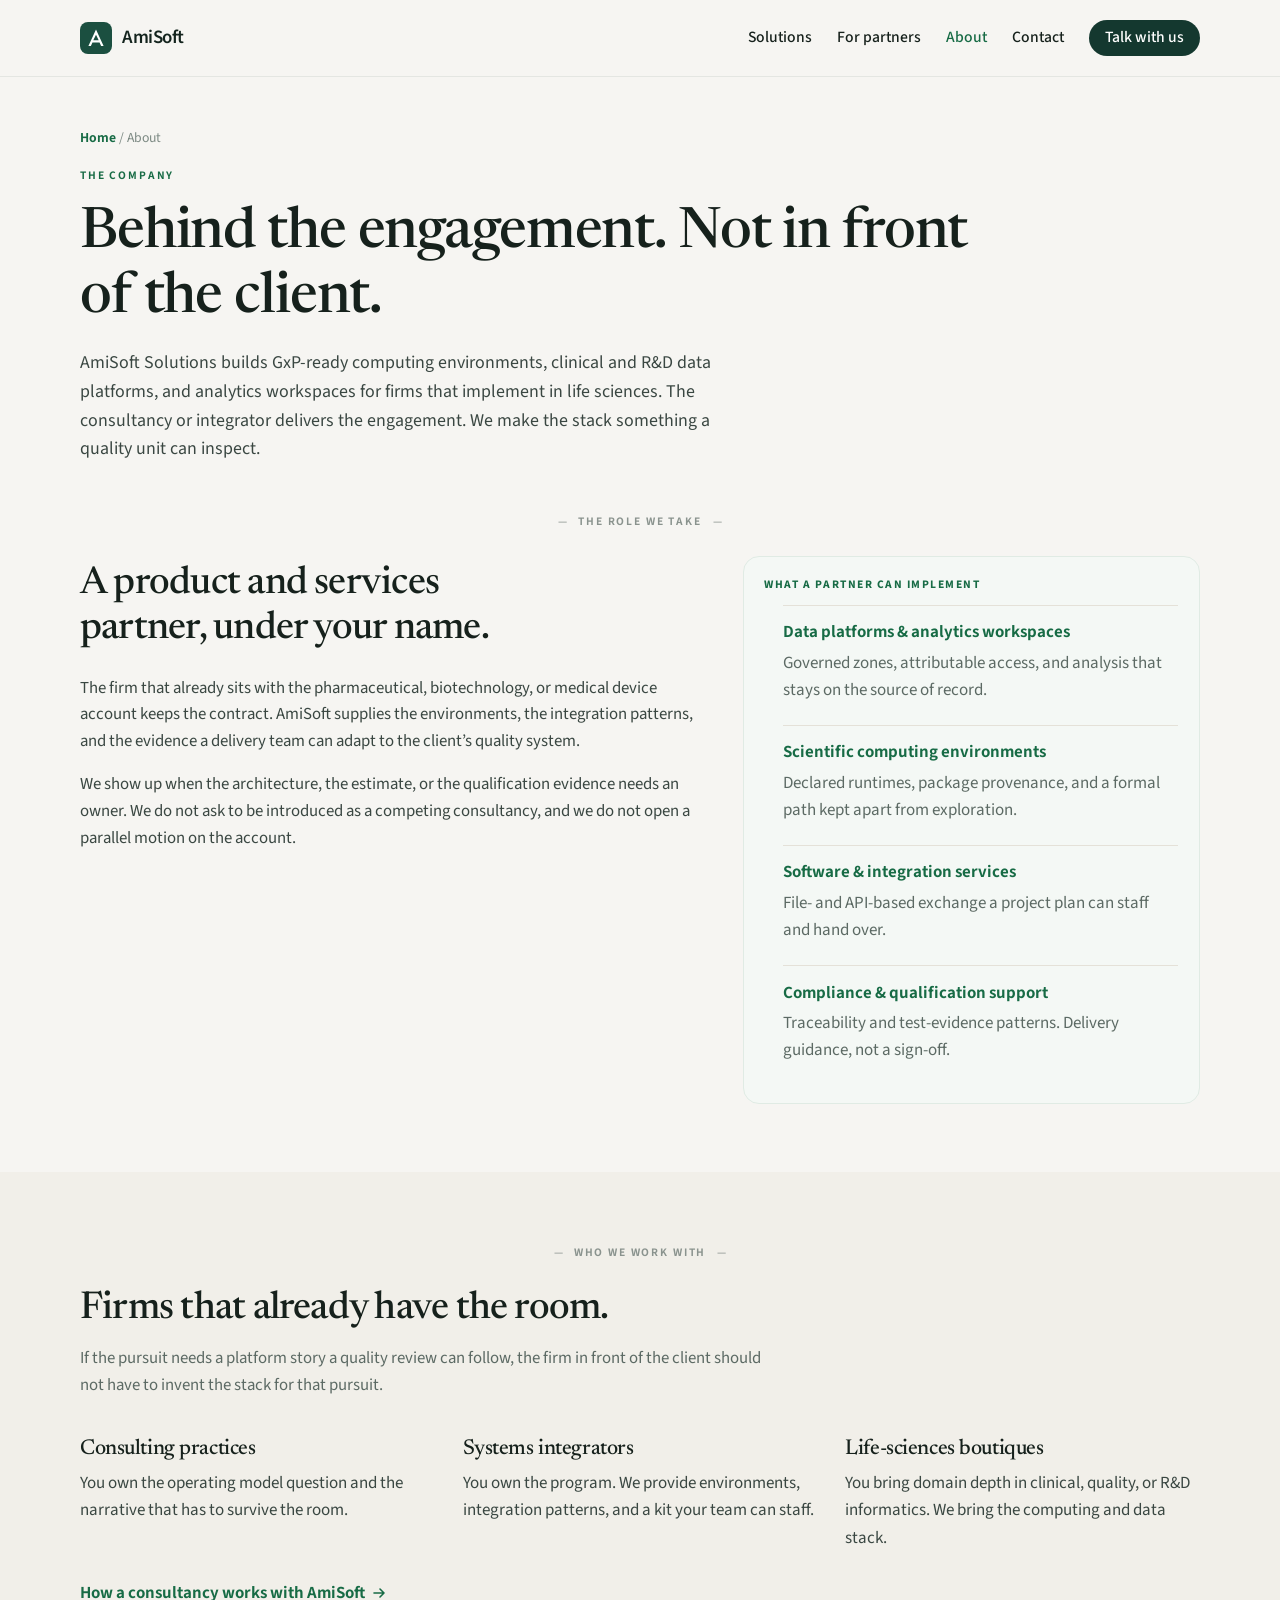
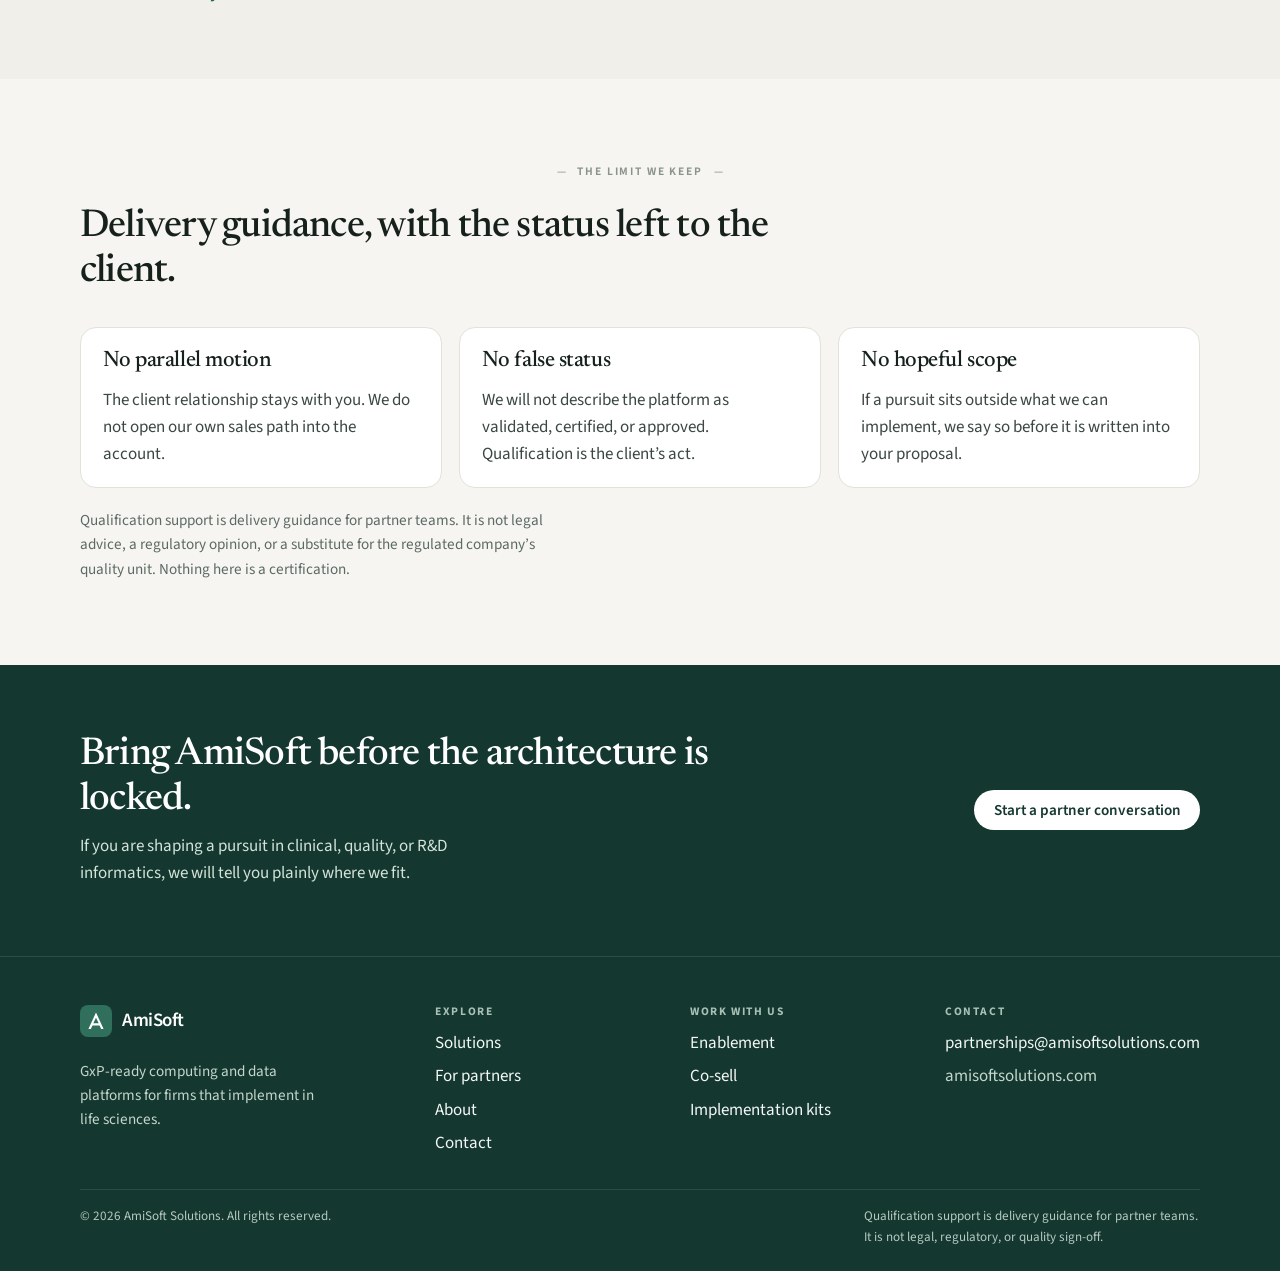
==== about.html @ b47f7997 "Add the AmiSoft Solutions partner marketing site. Publish the static pages from the repository root," ====
<!DOCTYPE html>
<html lang="en">
<head>
  <meta charset="UTF-8" />
  <meta name="viewport" content="width=device-width, initial-scale=1" />
  <title>About — AmiSoft Solutions</title>
  <meta name="description" content="AmiSoft Solutions is the product and services partner behind consulting and systems-integration firms. The firm stays in front of the pharma client." />
  <link rel="icon" href="favicon.svg" type="image/svg+xml" />
  <link rel="preconnect" href="https://fonts.googleapis.com" />
  <link rel="preconnect" href="https://fonts.gstatic.com" crossorigin />
  <link href="https://fonts.googleapis.com/css2?family=Newsreader:ital,opsz,wght@0,6..72,400;0,6..72,500;0,6..72,600&family=Source+Sans+3:ital,wght@0,400;0,500;0,600;0,700&display=swap" rel="stylesheet" />
  <link rel="stylesheet" href="css/site.css" />
</head>
<body>
  <a class="skip" href="#content">Skip to content</a>
  <header class="site-header">
    <div class="container header-inner">
      <a class="brand" href="index.html">
        <svg class="brand-mark" viewBox="0 0 32 32" aria-hidden="true">
          <rect width="32" height="32" rx="8" fill="#1B4F40"/>
          <path fill="#fff" d="M16 7.6 23.6 24h-2.5l-1.55-3.5h-7.1L10.9 24H8.4L16 7.6Zm-2.7 10.7h5.4L16 12.7l-2.7 5.6Z"/>
        </svg>
        <span class="brand-name">AmiSoft</span>
      </a>
      <button class="nav-toggle" type="button" aria-expanded="false" aria-controls="site-nav">
        <span class="sr-only">Menu</span>
        <svg viewBox="0 0 20 20" fill="none" stroke="currentColor" stroke-width="1.7" stroke-linecap="round" aria-hidden="true">
          <path d="M3.5 5.5h13M3.5 10h13M3.5 14.5h13"/>
        </svg>
      </button>
      <nav id="site-nav" class="site-nav" aria-label="Primary">
        <a href="solutions.html">Solutions</a>
        <a href="partners.html">For partners</a>
        <a href="about.html" aria-current="page">About</a>
        <a href="contact.html">Contact</a>
        <a class="btn btn-primary btn-sm" href="contact.html">Talk with us</a>
      </nav>
    </div>
  </header>

  <main id="content">
    <section class="page-hero">
      <div class="container">
        <p class="crumb"><a href="index.html">Home</a> / About</p>
        <p class="eyebrow">The company</p>
        <h1>Behind the engagement. Not in front of the client.</h1>
        <p class="lead">AmiSoft Solutions builds GxP-ready computing environments, clinical and R&amp;D data platforms, and analytics workspaces for firms that implement in life sciences. The consultancy or integrator delivers the engagement. We make the stack something a quality unit can inspect.</p>
      </div>
    </section>

    <section class="offering" id="role" style="border-top: 0; padding-top: 0.5rem;">
      <div class="container">
        <p class="section-label"><span>The role we take</span></p>
        <div class="split">
          <div class="prose">
            <h2>A product and services partner, under your name.</h2>
            <p style="margin-top: 1rem;">The firm that already sits with the pharmaceutical, biotechnology, or medical device account keeps the contract. AmiSoft supplies the environments, the integration patterns, and the evidence a delivery team can adapt to the client’s quality system.</p>
            <p>We show up when the architecture, the estimate, or the qualification evidence needs an owner. We do not ask to be introduced as a competing consultancy, and we do not open a parallel motion on the account.</p>
          </div>
          <aside class="takeaway">
            <h3>What a partner can implement</h3>
            <ul class="plain-list">
              <li>
                <a href="solutions.html#data-platforms">Data platforms &amp; analytics workspaces</a>
                <span>Governed zones, attributable access, and analysis that stays on the source of record.</span>
              </li>
              <li>
                <a href="solutions.html#computing">Scientific computing environments</a>
                <span>Declared runtimes, package provenance, and a formal path kept apart from exploration.</span>
              </li>
              <li>
                <a href="solutions.html#integration">Software &amp; integration services</a>
                <span>File- and API-based exchange a project plan can staff and hand over.</span>
              </li>
              <li>
                <a href="solutions.html#qualification">Compliance &amp; qualification support</a>
                <span>Traceability and test-evidence patterns. Delivery guidance, not a sign-off.</span>
              </li>
            </ul>
          </aside>
        </div>
      </div>
    </section>

    <section class="band" id="who">
      <div class="section">
        <div class="container">
          <p class="section-label"><span>Who we work with</span></p>
          <div class="section-intro">
            <h2>Firms that already have the room.</h2>
            <p>If the pursuit needs a platform story a quality review can follow, the firm in front of the client should not have to invent the stack for that pursuit.</p>
          </div>
          <div class="trio">
            <article>
              <h3>Consulting practices</h3>
              <p>You own the operating model question and the narrative that has to survive the room.</p>
            </article>
            <article>
              <h3>Systems integrators</h3>
              <p>You own the program. We provide environments, integration patterns, and a kit your team can staff.</p>
            </article>
            <article>
              <h3>Life-sciences boutiques</h3>
              <p>You bring domain depth in clinical, quality, or R&amp;D informatics. We bring the computing and data stack.</p>
            </article>
          </div>
          <a class="text-link" href="partners.html">How a consultancy works with AmiSoft <svg viewBox="0 0 16 16" aria-hidden="true" fill="none" stroke="currentColor" stroke-width="1.6" stroke-linecap="round" stroke-linejoin="round"><path d="M3 8h10M9 4l4 4-4 4"/></svg></a>
        </div>
      </div>
    </section>

    <section class="section" id="limit">
      <div class="container">
        <p class="section-label"><span>The limit we keep</span></p>
        <div class="section-intro">
          <h2>Delivery guidance, with the status left to the client.</h2>
        </div>
        <div class="commit-grid">
          <article class="commit-card">
            <h3>No parallel motion</h3>
            <p>The client relationship stays with you. We do not open our own sales path into the account.</p>
          </article>
          <article class="commit-card">
            <h3>No false status</h3>
            <p>We will not describe the platform as validated, certified, or approved. Qualification is the client’s act.</p>
          </article>
          <article class="commit-card">
            <h3>No hopeful scope</h3>
            <p>If a pursuit sits outside what we can implement, we say so before it is written into your proposal.</p>
          </article>
        </div>
        <p class="limit-note">Qualification support is delivery guidance for partner teams. It is not legal advice, a regulatory opinion, or a substitute for the regulated company’s quality unit. Nothing here is a certification.</p>
      </div>
    </section>

    <section class="cta-band" aria-labelledby="cta-heading">
      <div class="container cta-inner">
        <div class="cta-copy">
          <h2 id="cta-heading">Bring AmiSoft before the architecture is locked.</h2>
          <p>If you are shaping a pursuit in clinical, quality, or R&amp;D informatics, we will tell you plainly where we fit.</p>
        </div>
        <a class="btn btn-light" href="contact.html">Start a partner conversation</a>
      </div>
    </section>
  </main>

  <footer class="site-footer">
    <div class="container footer-grid">
      <div class="footer-brand">
        <a class="brand" href="index.html">
          <svg class="brand-mark" viewBox="0 0 32 32" aria-hidden="true">
            <rect width="32" height="32" rx="8" fill="#1B4F40"/>
            <path fill="#fff" d="M16 7.6 23.6 24h-2.5l-1.55-3.5h-7.1L10.9 24H8.4L16 7.6Zm-2.7 10.7h5.4L16 12.7l-2.7 5.6Z"/>
          </svg>
          <span class="brand-name">AmiSoft</span>
        </a>
        <p>GxP-ready computing and data platforms for firms that implement in life sciences.</p>
      </div>
      <div>
        <h2>Explore</h2>
        <ul>
          <li><a href="solutions.html">Solutions</a></li>
          <li><a href="partners.html">For partners</a></li>
          <li><a href="about.html">About</a></li>
          <li><a href="contact.html">Contact</a></li>
        </ul>
      </div>
      <div>
        <h2>Work with us</h2>
        <ul>
          <li><a href="partners.html#enablement">Enablement</a></li>
          <li><a href="partners.html#cosell">Co-sell</a></li>
          <li><a href="partners.html#kits">Implementation kits</a></li>
        </ul>
      </div>
      <div class="footer-contact">
        <h2>Contact</h2>
        <a href="mailto:partnerships@amisoftsolutions.com">partnerships@amisoftsolutions.com</a>
        <span>amisoftsolutions.com</span>
      </div>
    </div>
    <div class="container footer-base">
      <p>© 2026 AmiSoft Solutions. All rights reserved.</p>
      <p>Qualification support is delivery guidance for partner teams. It is not legal, regulatory, or quality sign-off.</p>
    </div>
  </footer>
  <script src="js/site.js"></script>
</body>
</html>
---- css/site.css ----
/* AmiSoft Solutions — partner marketing site */
:root {
  --bg: #f6f5f2;
  --bg-band: #f1efe9;
  --paper: #ffffff;
  --ink: #16211c;
  --ink-soft: #3a4742;
  --muted: #5c6a64;
  --faint: #7d8a84;
  --line: #e4e1d8;
  --line-strong: #d2cfc4;
  --sage: #e7f2eb;
  --sage-2: #dceadf;
  --forest: #14382f;
  --forest-2: #1c4c3f;
  --green: #176b45;
  --green-deep: #0f5234;
  --mark: #1b4f40;
  --danger: #8d2f2f;
  --sans: "Source Sans 3", "Segoe UI", Helvetica, Arial, sans-serif;
  --serif: "Newsreader", "Iowan Old Style", Palatino, Georgia, serif;
  --header: 76px;
  --shadow: 0 1px 0 rgba(20, 56, 47, 0.04);
}

*,
*::before,
*::after { box-sizing: border-box; }

html { scroll-behavior: smooth; }

body {
  margin: 0;
  background: var(--bg);
  color: var(--ink);
  font-family: var(--sans);
  font-size: 1.0625rem;
  line-height: 1.6;
  text-rendering: optimizeLegibility;
}

img, svg { display: block; max-width: 100%; }

h1, h2, h3, p { margin: 0; }

h1, h2, h3 {
  font-family: var(--serif);
  font-weight: 500;
  letter-spacing: -0.02em;
  line-height: 1.16;
  color: var(--ink);
}

h1 { font-size: clamp(2.55rem, 4.6vw, 3.55rem); }
h2 { font-size: clamp(1.85rem, 3vw, 2.5rem); }
h3 { font-size: 1.35rem; }

a { color: var(--green); }

:focus-visible {
  outline: 2px solid var(--forest);
  outline-offset: 3px;
}

.skip {
  position: absolute;
  left: 1rem;
  top: -3rem;
  background: #fff;
  color: var(--ink);
  padding: 0.45rem 0.7rem;
  border-radius: 8px;
  z-index: 80;
}

.skip:focus { top: 0.6rem; }

.sr-only {
  position: absolute;
  width: 1px;
  height: 1px;
  padding: 0;
  margin: -1px;
  overflow: hidden;
  clip: rect(0, 0, 0, 0);
  white-space: nowrap;
  border: 0;
}

.container {
  width: min(1120px, calc(100% - 48px));
  margin-inline: auto;
}

/* Header */
.site-header {
  position: sticky;
  top: 0;
  z-index: 40;
  background: rgba(246, 245, 242, 0.94);
  backdrop-filter: blur(14px);
  border-bottom: 1px solid rgba(20, 56, 47, 0.08);
}

.header-inner {
  display: flex;
  align-items: center;
  justify-content: space-between;
  min-height: var(--header);
  gap: 1rem;
}

.brand {
  display: inline-flex;
  align-items: center;
  gap: 0.65rem;
  color: inherit;
  text-decoration: none;
}

.brand-mark { width: 32px; height: 32px; flex: none; }

.brand-name {
  font-family: var(--sans);
  font-weight: 600;
  font-size: 1.18rem;
  letter-spacing: -0.03em;
  color: #14241e;
}

.site-nav {
  display: flex;
  align-items: center;
  gap: 1.55rem;
}

.site-nav a {
  color: var(--ink);
  text-decoration: none;
  font-weight: 500;
  font-size: 0.98rem;
}

.site-nav a:hover,
.site-nav a[aria-current="page"] { color: var(--green); }

.site-nav a.btn { color: #fff; }
.site-nav a.btn:hover { color: #fff; }

.nav-toggle {
  display: none;
  align-items: center;
  justify-content: center;
  width: 42px;
  height: 42px;
  border-radius: 10px;
  border: 1px solid var(--line-strong);
  background: #fff;
  color: var(--ink);
  cursor: pointer;
}

.nav-toggle svg { width: 20px; height: 20px; }

/* Buttons */
.btn {
  display: inline-flex;
  align-items: center;
  justify-content: center;
  gap: 0.4rem;
  border-radius: 999px;
  padding: 0.72rem 1.15rem;
  border: 1px solid transparent;
  background: transparent;
  color: var(--ink);
  font: 600 0.95rem/1 var(--sans);
  text-decoration: none;
  cursor: pointer;
  white-space: nowrap;
  transition: background 0.15s ease, border-color 0.15s ease, color 0.15s ease;
}

.btn-primary { background: var(--forest); color: #fff; }
.btn-primary:hover { background: var(--forest-2); }

.btn-ghost {
  background: transparent;
  color: var(--ink);
  border-color: #cfcabc;
}

.btn-ghost:hover {
  border-color: var(--forest);
  color: var(--forest);
}

.btn-light { background: #fff; color: var(--forest); }
.btn-light:hover { background: var(--sage); }

.btn-sm { padding: 0.55rem 0.95rem; font-size: 0.9rem; }

/* Hero */
.hero { padding: 4.25rem 0 1.5rem; }

.hero-grid {
  display: grid;
  grid-template-columns: minmax(0, 1.15fr) minmax(280px, 0.82fr);
  gap: 3.5rem;
  align-items: center;
}

.eyebrow {
  margin: 0 0 0.95rem;
  font-size: 0.72rem;
  font-weight: 650;
  letter-spacing: 0.16em;
  text-transform: uppercase;
  color: var(--green);
}

.hero h1 { max-width: 11.2em; }

.lead {
  margin-top: 1.05rem;
  max-width: 40rem;
  color: var(--ink-soft);
  font-size: 1.12rem;
  line-height: 1.6;
}

.hero-actions {
  display: flex;
  flex-wrap: wrap;
  gap: 0.75rem;
  margin: 1.55rem 0 1rem;
}

.fine {
  max-width: 46ch;
  color: var(--muted);
  font-size: 0.92rem;
  line-height: 1.5;
}

.shape-card {
  background: #fbfcfa;
  border: 1px solid var(--line);
  border-radius: 18px;
  padding: 1.35rem 1.25rem 0.7rem;
  box-shadow: var(--shadow);
}

.shape-kicker {
  font-size: 0.68rem;
  font-weight: 650;
  letter-spacing: 0.16em;
  text-transform: uppercase;
  color: var(--faint);
}

.shape-sub {
  margin-top: 0.35rem;
  font-size: 0.68rem;
  font-weight: 700;
  letter-spacing: 0.14em;
  text-transform: uppercase;
  color: var(--green);
}

.planes {
  list-style: none;
  margin: 0.85rem 0 0;
  padding: 0;
}

.planes li {
  padding: 0.8rem 0.9rem;
  border-radius: 12px;
}

.planes li.is-focus { background: var(--sage); }

.planes strong {
  display: block;
  font-family: var(--sans);
  font-size: 1rem;
  font-weight: 650;
  letter-spacing: 0;
  color: var(--ink);
}

.planes span {
  display: block;
  margin-top: 0.12rem;
  color: var(--muted);
  font-size: 0.92rem;
}

.traits {
  display: grid;
  grid-template-columns: repeat(4, 1fr);
  gap: 1.75rem;
  margin-top: 3.25rem;
  padding-top: 1.75rem;
  border-top: 1px solid var(--line);
  list-style: none;
  padding-left: 0;
}

.traits li { min-width: 0; }

.trait-icon {
  width: 26px;
  height: 26px;
  color: var(--green);
}

.traits h2 {
  font-family: var(--sans);
  font-size: 1.02rem;
  font-weight: 650;
  letter-spacing: -0.01em;
  margin: 0.7rem 0 0.3rem;
}

.traits p {
  color: var(--muted);
  font-size: 0.95rem;
  line-height: 1.5;
}

/* Sections */
.section { padding: 5.25rem 0; }

.section-label {
  display: flex;
  justify-content: center;
  align-items: center;
  gap: 0.7rem;
  margin: 0 0 1.5rem;
  color: #8a938e;
  font-size: 0.72rem;
  font-weight: 650;
}

.section-label span {
  letter-spacing: 0.16em;
  text-transform: uppercase;
}

.section-label::before,
.section-label::after {
  content: "—";
  font-weight: 500;
}

.section-intro { max-width: 44rem; }

.section-intro p,
.subhead {
  margin-top: 0.85rem;
  max-width: 46rem;
  color: var(--muted);
  font-size: 1.05rem;
}

.offer-grid {
  display: grid;
  grid-template-columns: 1fr 1fr;
  gap: 1.1rem;
  margin-top: 2.1rem;
}

.offer-card {
  display: flex;
  flex-direction: column;
  background: var(--paper);
  border: 1px solid var(--line);
  border-radius: 16px;
  padding: 1.2rem 1.35rem 1.3rem;
  min-height: 100%;
  transition: border-color 0.15s ease;
}

.offer-card:hover { border-color: #b7c9be; }

.offer-card .num {
  align-self: flex-end;
  color: #8aa194;
  font-size: 0.8rem;
  font-weight: 650;
  letter-spacing: 0.08em;
}

.offer-card h3 {
  font-size: 1.48rem;
  max-width: 18ch;
  margin: 0.15rem 0 0.7rem;
}

.offer-card p {
  color: var(--ink-soft);
  font-size: 1rem;
  flex: 1;
}

.more {
  display: inline-flex;
  align-items: center;
  gap: 0.35rem;
  margin-top: 1.15rem;
  color: var(--green);
  font-weight: 650;
  text-decoration: none;
}

.more svg { width: 16px; height: 16px; transition: transform 0.15s ease; }
.more:hover { text-decoration: underline; }
.offer-card:hover .more svg,
.more:hover svg { transform: translateX(3px); }

.trio {
  display: grid;
  grid-template-columns: repeat(3, 1fr);
  gap: 2rem 1.75rem;
  margin-top: 2.4rem;
}

.trio h3 { margin-bottom: 0.5rem; }

.trio p,
.steps p { color: var(--ink-soft); }

.steps {
  display: grid;
  grid-template-columns: repeat(3, 1fr);
  gap: 2rem 1.75rem;
  margin-top: 2.4rem;
}

.step-num {
  margin-bottom: 0.45rem;
  color: var(--green);
  font-size: 0.82rem;
  font-weight: 700;
  letter-spacing: 0.08em;
}

.steps h3 { margin-bottom: 0.45rem; font-size: 1.4rem; }

.text-link {
  display: inline-flex;
  align-items: center;
  gap: 0.35rem;
  margin-top: 1.75rem;
  font-weight: 650;
  text-decoration: none;
}

.text-link:hover { text-decoration: underline; }
.text-link svg { width: 16px; height: 16px; }

/* Inner pages */
.page-hero { padding: 3.1rem 0 2.6rem; }

.crumb {
  margin-bottom: 1.15rem;
  color: var(--faint);
  font-size: 0.86rem;
}

.crumb a {
  color: var(--green);
  font-weight: 650;
  text-decoration: none;
}

.crumb a:hover { text-decoration: underline; }

.page-hero h1 { max-width: 16em; }

.anchor-nav {
  display: flex;
  flex-wrap: wrap;
  gap: 0.55rem;
  margin-top: 1.7rem;
}

.anchor-nav a {
  display: inline-flex;
  align-items: center;
  gap: 0.45rem;
  padding: 0.42rem 0.8rem;
  border: 1px solid var(--line-strong);
  border-radius: 999px;
  background: #fff;
  color: var(--ink);
  font-size: 0.9rem;
  font-weight: 600;
  text-decoration: none;
}

.anchor-nav a span {
  color: var(--green);
  font-variant-numeric: tabular-nums;
}

.anchor-nav a:hover,
.anchor-nav a.is-active {
  border-color: var(--forest);
  background: var(--sage);
}

section[id] { scroll-margin-top: calc(var(--header) + 12px); }

.offering {
  padding: 4.25rem 0;
  border-top: 1px solid var(--line);
}

.offering .idx {
  color: var(--green);
  font-size: 0.82rem;
  font-weight: 700;
  letter-spacing: 0.08em;
}

.offering h2 {
  margin: 0.4rem 0 1.45rem;
  max-width: 18ch;
}

.split {
  display: grid;
  grid-template-columns: 1.15fr 0.85fr;
  gap: 2.75rem;
  align-items: start;
}

.prose p { color: var(--ink-soft); font-size: 1.05rem; }
.prose p + p { margin-top: 1rem; }

.takeaway {
  background: #f4f8f5;
  border: 1px solid #e0ebe4;
  border-radius: 16px;
  padding: 1.3rem 1.3rem 1.15rem;
}

.takeaway h3 {
  font-family: var(--sans);
  font-size: 0.72rem;
  font-weight: 700;
  letter-spacing: 0.13em;
  text-transform: uppercase;
  color: var(--green);
  margin-bottom: 0.85rem;
}

.takeaway ul,
.clean-list {
  margin: 0;
  padding: 0 0 0 1.15rem;
  color: var(--ink-soft);
}

.takeaway li,
.clean-list li { margin: 0.45rem 0; padding-left: 0.15rem; }

.footnote {
  margin-top: 0.95rem;
  padding-top: 0.85rem;
  border-top: 1px solid #d5e3da;
  color: var(--muted);
  font-size: 0.86rem;
  line-height: 1.5;
}

.closing { border-top: 1px solid var(--line); }

.closing .container,
.cta-inner {
  display: flex;
  align-items: center;
  justify-content: space-between;
  gap: 2rem;
}

.closing .container { padding: 4rem 0 4.5rem; }

.closing h2,
.cta-band h2 { max-width: 18em; }

.closing p,
.cta-band p {
  margin-top: 0.7rem;
  max-width: 46ch;
  color: var(--muted);
}

/* Partners */
.partner-block { border-top: 1px solid var(--line); }

.partner-grid {
  display: grid;
  grid-template-columns: 220px minmax(0, 1fr);
  gap: 2.5rem;
  padding: 3.4rem 0;
}

.partner-kicker {
  display: flex;
  align-items: baseline;
  gap: 0.45rem;
  font-weight: 650;
  color: var(--ink);
}

.partner-kicker .num {
  color: var(--green);
  letter-spacing: 0.06em;
  font-variant-numeric: tabular-nums;
}

.partner-kicker .dash { color: var(--faint); font-weight: 500; }

.partner-body h2 {
  font-size: clamp(1.7rem, 2.5vw, 2.15rem);
  max-width: 22ch;
  margin-bottom: 0.75rem;
}

.partner-body > p { color: var(--ink-soft); max-width: 58ch; }

.partner-body .clean-list { margin-top: 1rem; max-width: 58ch; }

.band { background: var(--bg-band); }

.band .section { padding: 4.5rem 0; }

.hold-grid,
.commit-grid {
  display: grid;
  gap: 1.1rem;
  margin-top: 2rem;
}

.hold-grid { grid-template-columns: 1fr 1fr; }
.commit-grid { grid-template-columns: repeat(3, 1fr); }

.hold-card,
.commit-card {
  background: var(--paper);
  border: 1px solid var(--line);
  border-radius: 16px;
  padding: 1.35rem 1.35rem 1.15rem;
}

.hold-card.ours {
  background: var(--sage);
  border-color: #d5e6db;
}

.hold-card h3,
.commit-card h3 {
  font-size: 1.4rem;
  margin-bottom: 0.75rem;
}

.commit-card p { color: var(--ink-soft); }

.session-grid {
  display: grid;
  grid-template-columns: repeat(4, 1fr);
  gap: 1.5rem;
  margin-top: 2rem;
}

.session-grid .step-num { font-size: 0.95rem; }

.session-grid p { color: var(--ink-soft); }

/* About */
.plain-list {
  list-style: none;
  margin: 0;
  padding: 0;
}

.plain-list li {
  padding: 0.85rem 0;
  border-top: 1px solid var(--line);
}

.plain-list a {
  font-weight: 650;
  text-decoration: none;
}

.plain-list a:hover { text-decoration: underline; }

.plain-list span {
  display: block;
  margin-top: 0.2rem;
  color: var(--muted);
  font-weight: 400;
}

.limit-note {
  margin-top: 1.25rem;
  max-width: 62ch;
  color: var(--muted);
  font-size: 0.95rem;
}

/* Contact */
.contact-layout {
  display: grid;
  grid-template-columns: minmax(0, 1.35fr) minmax(240px, 0.75fr);
  gap: 1.5rem;
  align-items: start;
  margin-top: 2rem;
}

.form-card,
.aside-card {
  background: var(--paper);
  border: 1px solid var(--line);
  border-radius: 18px;
  padding: 1.35rem 1.35rem 1.2rem;
}

.aside-card + .aside-card { margin-top: 1rem; }

.aside-card h2 {
  font-family: var(--sans);
  font-size: 0.72rem;
  font-weight: 700;
  letter-spacing: 0.14em;
  text-transform: uppercase;
  color: var(--green);
  margin-bottom: 0.7rem;
}

.aside-card p { color: var(--ink-soft); }

.aside-card a.email {
  display: inline-block;
  margin-top: 0.35rem;
  font-family: var(--serif);
  font-size: 1.35rem;
  font-weight: 500;
  letter-spacing: -0.02em;
  color: var(--ink);
  text-decoration: none;
}

.aside-card a.email:hover { color: var(--green); }

.aside-steps { list-style: none; margin: 0; padding: 0; }

.aside-steps li {
  display: grid;
  grid-template-columns: 2rem 1fr;
  gap: 0.35rem;
  margin: 0.55rem 0;
  color: var(--ink-soft);
}

.aside-steps strong {
  color: var(--green);
  font-weight: 700;
  letter-spacing: 0.04em;
}

.form-row {
  display: grid;
  grid-template-columns: 1fr 1fr;
  gap: 0.9rem;
}

.field { margin-bottom: 0.95rem; }

.field label {
  display: block;
  margin-bottom: 0.32rem;
  font-size: 0.9rem;
  font-weight: 650;
}

.req { color: var(--green); }

input,
select,
textarea {
  width: 100%;
  border: 1px solid #d4d0c6;
  border-radius: 10px;
  background: #fff;
  color: var(--ink);
  font: 400 1rem/1.45 var(--sans);
  padding: 0.68rem 0.75rem;
}

textarea { min-height: 130px; resize: vertical; }

input:focus,
select:focus,
textarea:focus {
  outline: 2px solid var(--forest);
  outline-offset: 1px;
  border-color: var(--forest);
}

.is-invalid { border-color: var(--danger); }

.field-error {
  margin-top: 0.28rem;
  color: var(--danger);
  font-size: 0.84rem;
}

.form-status {
  margin-bottom: 0.95rem;
  padding: 0.75rem 0.85rem;
  border-radius: 10px;
  background: var(--sage);
  color: var(--ink);
  font-size: 0.95rem;
}

.form-status.is-error { background: #f8ecec; color: #6e2424; }

.form-actions {
  display: flex;
  flex-wrap: wrap;
  align-items: center;
  gap: 0.85rem;
  margin-top: 0.3rem;
}

.form-note {
  color: var(--muted);
  font-size: 0.86rem;
  max-width: 36ch;
}

/* CTA + footer */
.cta-band { background: var(--forest); color: #e7f0eb; }

.cta-inner { padding: 4.25rem 0; }

.cta-band h2 { color: #fff; }

.cta-band p { color: #d3e3da; }

.site-footer {
  background: var(--forest);
  color: #d3e3da;
  border-top: 1px solid rgba(255, 255, 255, 0.1);
}

.footer-grid {
  display: grid;
  grid-template-columns: 1.45fr 1fr 1fr 1fr;
  gap: 2rem;
  padding: 3rem 0 1.6rem;
}

.footer-brand p {
  margin-top: 0.8rem;
  max-width: 30ch;
  color: #c5d6cc;
  font-size: 0.95rem;
}

.site-footer .brand-name { color: #fff; }
.site-footer .brand-mark rect { fill: #2f6f5c; }

.site-footer h2 {
  font-family: var(--sans);
  font-size: 0.72rem;
  font-weight: 700;
  letter-spacing: 0.14em;
  text-transform: uppercase;
  color: #a9c0b6;
  margin-bottom: 0.75rem;
}

.site-footer ul { list-style: none; margin: 0; padding: 0; }

.site-footer li { margin: 0.38rem 0; }

.site-footer a {
  color: #f4f7f5;
  text-decoration: none;
}

.site-footer a:hover { text-decoration: underline; }

.footer-contact span {
  display: block;
  margin-top: 0.35rem;
  color: #c5d6cc;
}

.footer-base {
  display: flex;
  justify-content: space-between;
  gap: 1.5rem;
  border-top: 1px solid rgba(255, 255, 255, 0.1);
  padding: 1rem 0 1.45rem;
  color: #b7c9c0;
  font-size: 0.82rem;
}

.footer-base p { max-width: 48ch; }

@media (max-width: 960px) {
  .nav-toggle { display: inline-flex; }

  .site-nav {
    display: none;
    position: absolute;
    left: 0;
    right: 0;
    top: 100%;
    flex-direction: column;
    align-items: flex-start;
    gap: 0.15rem;
    padding: 0.4rem 1.25rem 1rem;
    background: #f6f5f2;
    border-bottom: 1px solid var(--line);
  }

  .site-nav.is-open { display: flex; }

  .site-nav a { padding: 0.55rem 0; }

  .site-nav a.btn { margin-top: 0.35rem; }

  .header-inner { position: static; }
  .site-header { position: sticky; }

  .hero-grid,
  .split,
  .partner-grid,
  .contact-layout,
  .hold-grid { grid-template-columns: 1fr; }

  .traits,
  .commit-grid,
  .session-grid { grid-template-columns: 1fr 1fr; }

  .offer-grid { grid-template-columns: 1fr; }

  .trio,
  .steps { grid-template-columns: 1fr; gap: 1.5rem; }

  .footer-grid { grid-template-columns: 1fr 1fr; }

  .closing .container,
  .cta-inner {
    flex-direction: column;
    align-items: flex-start;
  }

  .hero { padding-top: 2.5rem; }
  .section { padding: 3.5rem 0; }
}

@media (max-width: 640px) {
  .container { width: min(1120px, calc(100% - 32px)); }

  .traits,
  .commit-grid,
  .session-grid,
  .form-row,
  .footer-grid { grid-template-columns: 1fr; }

  .footer-base { flex-direction: column; }

  h1 { font-size: 2.25rem; }
}

@media (prefers-reduced-motion: reduce) {
  html { scroll-behavior: auto; }
  *, *::before, *::after {
    transition: none !important;
  }
}
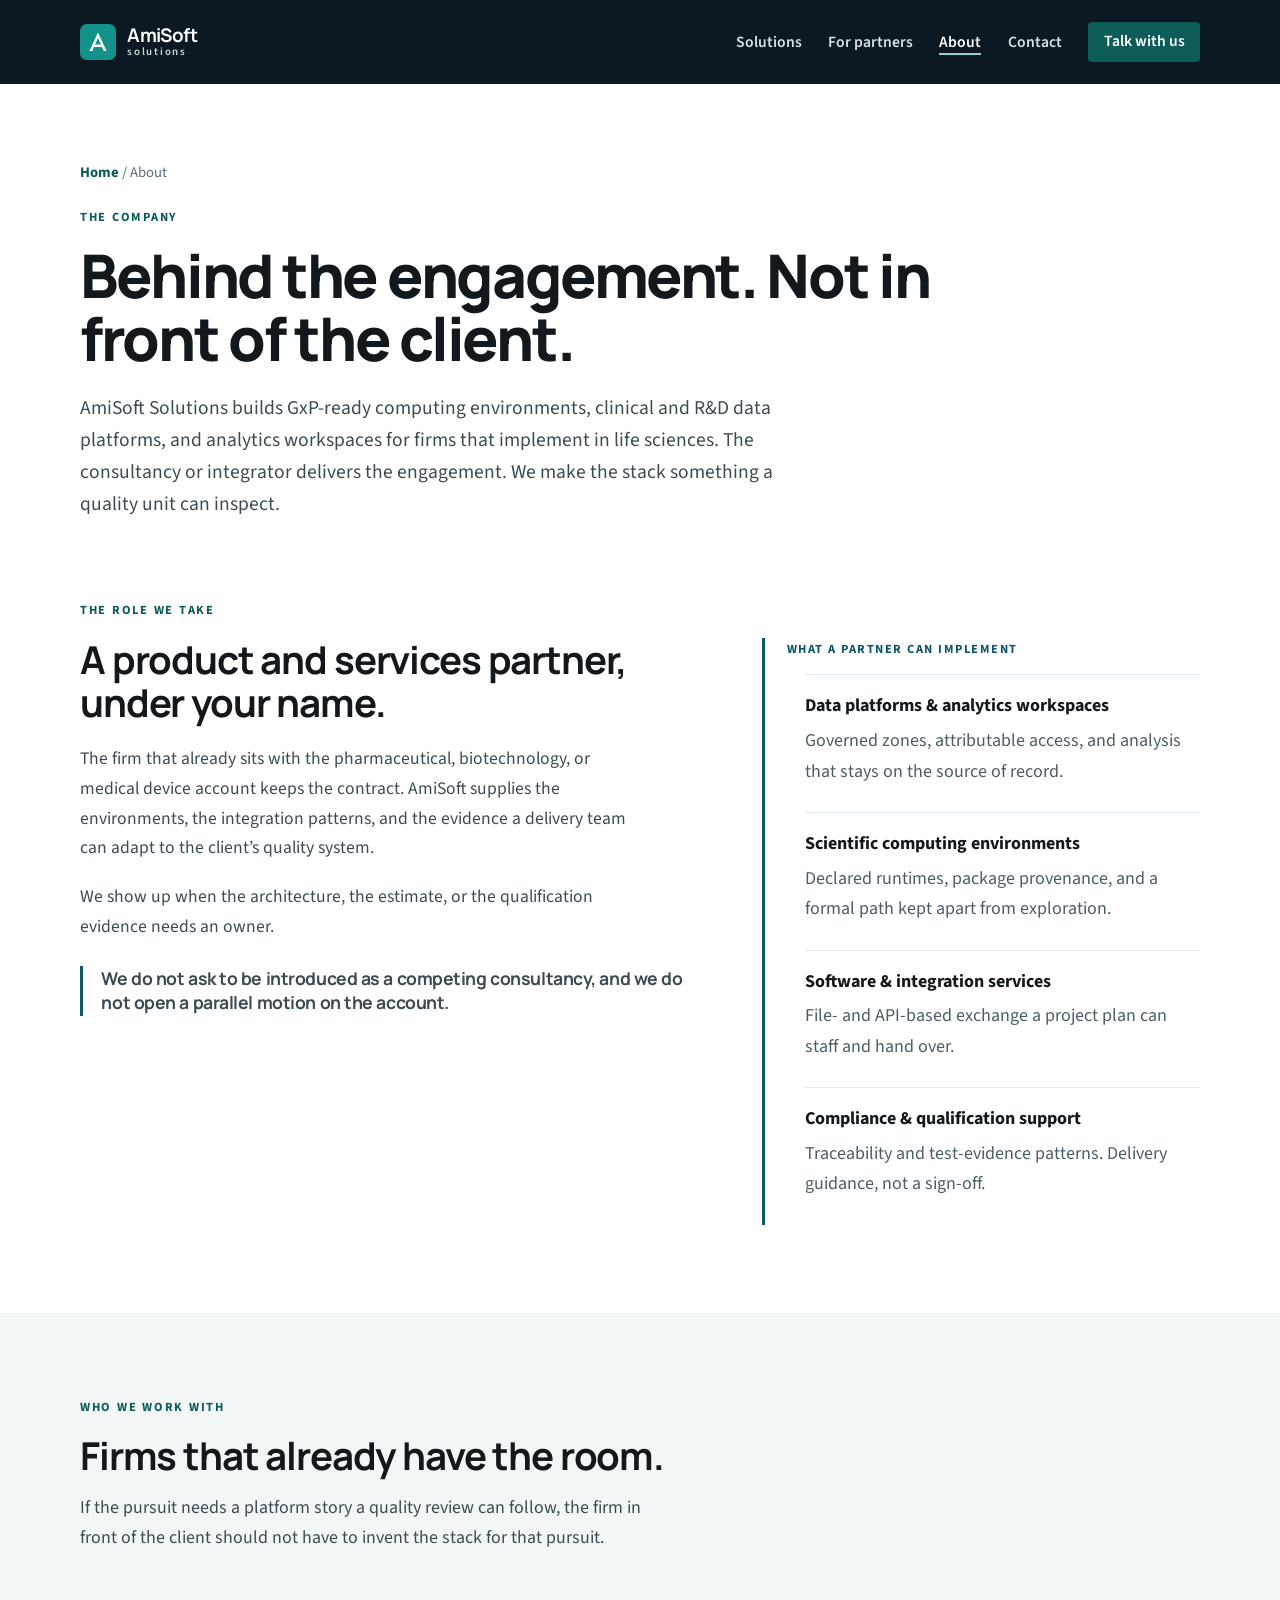
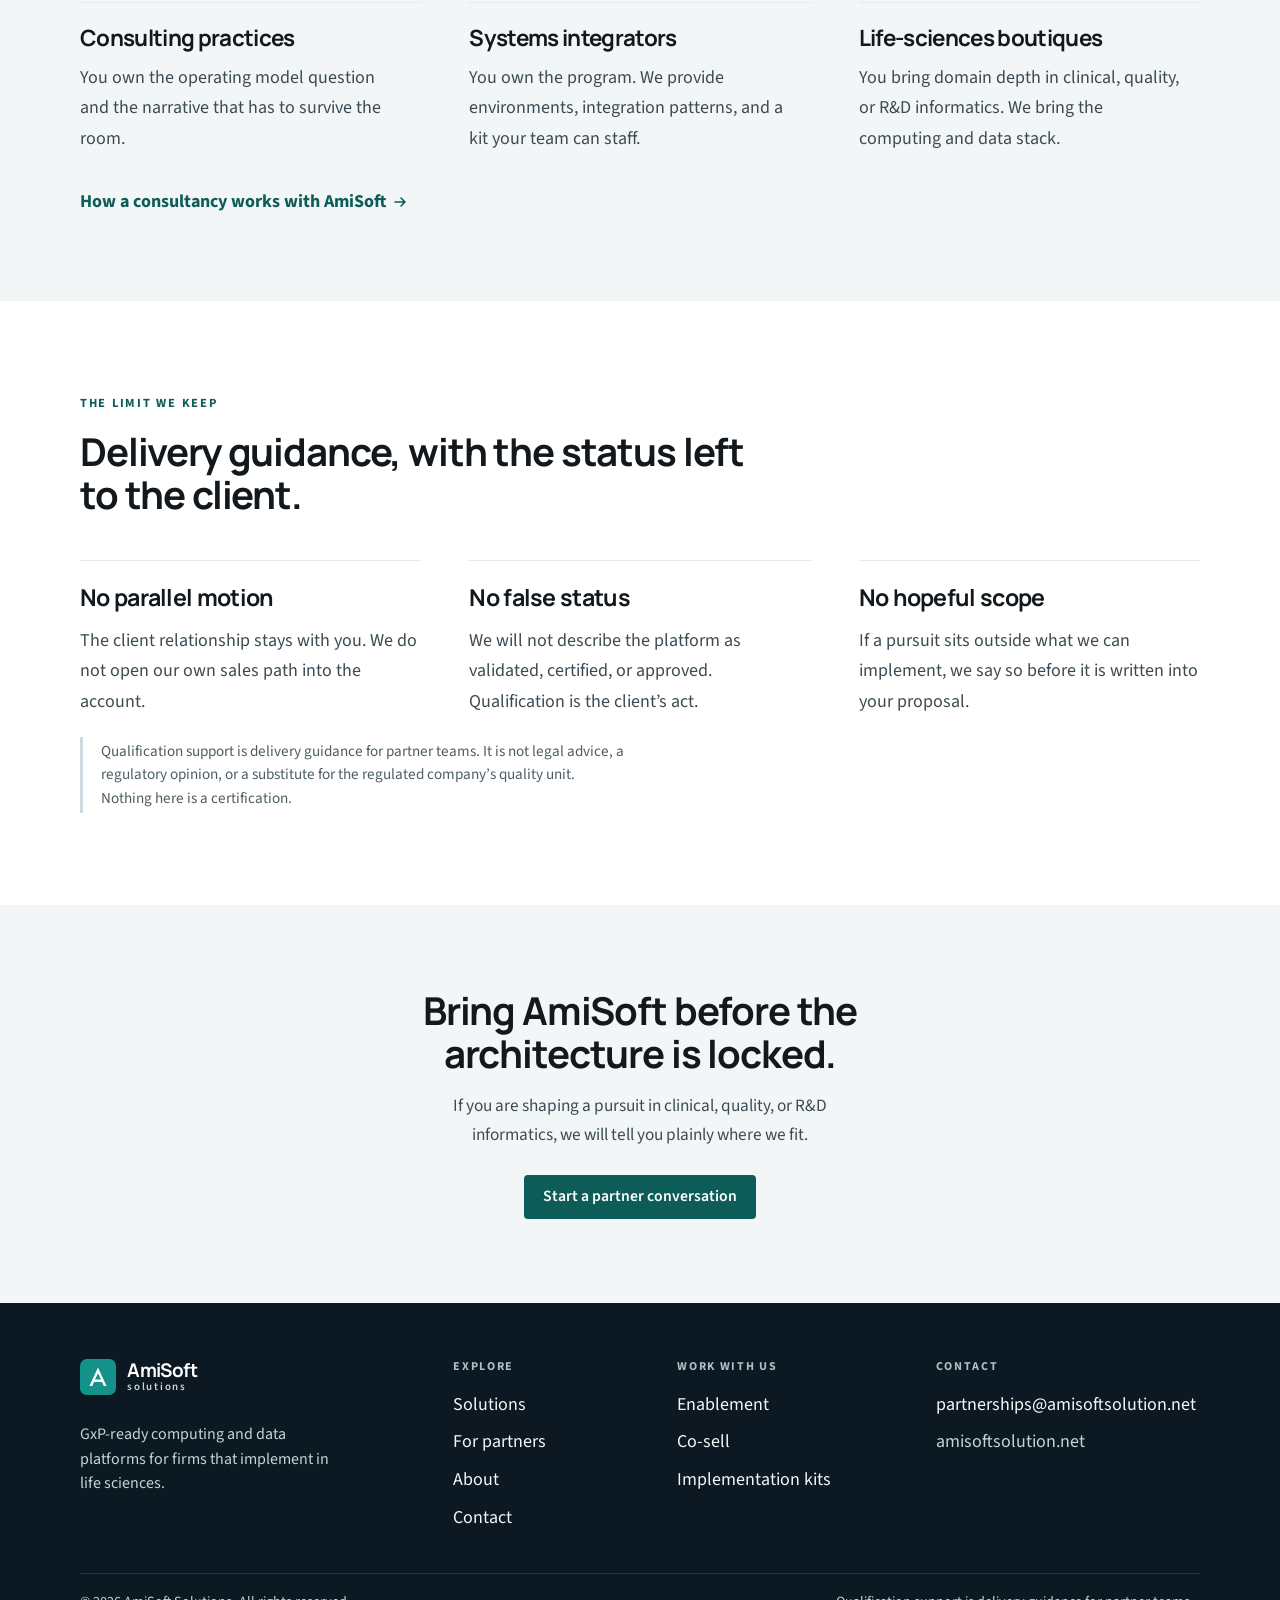
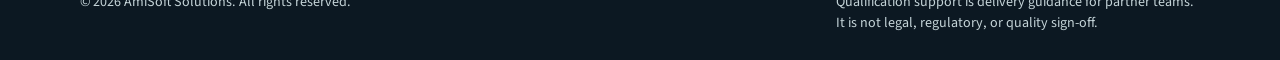
==== commit 56bd3b07: "Redesign the marketing site around a calmer life-sciences layout. Use a navy header, open section bl" ====
--- a/about.html
+++ b/about.html
@@ -3,12 +3,13 @@
 <head>
   <meta charset="UTF-8" />
   <meta name="viewport" content="width=device-width, initial-scale=1" />
+  <meta name="theme-color" content="#0c1822" />
   <title>About — AmiSoft Solutions</title>
   <meta name="description" content="AmiSoft Solutions is the product and services partner behind consulting and systems-integration firms. The firm stays in front of the pharma client." />
   <link rel="icon" href="favicon.svg" type="image/svg+xml" />
   <link rel="preconnect" href="https://fonts.googleapis.com" />
   <link rel="preconnect" href="https://fonts.gstatic.com" crossorigin />
-  <link href="https://fonts.googleapis.com/css2?family=Newsreader:ital,opsz,wght@0,6..72,400;0,6..72,500;0,6..72,600&family=Source+Sans+3:ital,wght@0,400;0,500;0,600;0,700&display=swap" rel="stylesheet" />
+  <link href="https://fonts.googleapis.com/css2?family=Manrope:wght@500;600;700;800&family=Source+Sans+3:ital,wght@0,400;0,500;0,600;0,700;1,400&display=swap" rel="stylesheet" />
   <link rel="stylesheet" href="css/site.css" />
 </head>
 <body>
@@ -17,10 +18,13 @@
     <div class="container header-inner">
       <a class="brand" href="index.html">
         <svg class="brand-mark" viewBox="0 0 32 32" aria-hidden="true">
-          <rect width="32" height="32" rx="8" fill="#1B4F40"/>
+          <rect width="32" height="32" rx="6" fill="#149188"/>
           <path fill="#fff" d="M16 7.6 23.6 24h-2.5l-1.55-3.5h-7.1L10.9 24H8.4L16 7.6Zm-2.7 10.7h5.4L16 12.7l-2.7 5.6Z"/>
         </svg>
-        <span class="brand-name">AmiSoft</span>
+        <span class="brand-lockup">
+          <span class="brand-name">AmiSoft</span>
+          <span class="brand-sub">solutions</span>
+        </span>
       </a>
       <button class="nav-toggle" type="button" aria-expanded="false" aria-controls="site-nav">
         <span class="sr-only">Menu</span>
@@ -48,14 +52,17 @@
       </div>
     </section>
 
-    <section class="offering" id="role" style="border-top: 0; padding-top: 0.5rem;">
+    <section class="offering" id="role">
       <div class="container">
         <p class="section-label"><span>The role we take</span></p>
         <div class="split">
           <div class="prose">
             <h2>A product and services partner, under your name.</h2>
-            <p style="margin-top: 1rem;">The firm that already sits with the pharmaceutical, biotechnology, or medical device account keeps the contract. AmiSoft supplies the environments, the integration patterns, and the evidence a delivery team can adapt to the client’s quality system.</p>
-            <p>We show up when the architecture, the estimate, or the qualification evidence needs an owner. We do not ask to be introduced as a competing consultancy, and we do not open a parallel motion on the account.</p>
+            <p>The firm that already sits with the pharmaceutical, biotechnology, or medical device account keeps the contract. AmiSoft supplies the environments, the integration patterns, and the evidence a delivery team can adapt to the client’s quality system.</p>
+            <p>We show up when the architecture, the estimate, or the qualification evidence needs an owner.</p>
+            <blockquote class="pull">
+              <p>We do not ask to be introduced as a competing consultancy, and we do not open a parallel motion on the account.</p>
+            </blockquote>
           </div>
           <aside class="takeaway">
             <h3>What a partner can implement</h3>
@@ -139,7 +146,7 @@
           <h2 id="cta-heading">Bring AmiSoft before the architecture is locked.</h2>
           <p>If you are shaping a pursuit in clinical, quality, or R&amp;D informatics, we will tell you plainly where we fit.</p>
         </div>
-        <a class="btn btn-light" href="contact.html">Start a partner conversation</a>
+        <a class="btn btn-primary" href="contact.html">Start a partner conversation</a>
       </div>
     </section>
   </main>
@@ -149,10 +156,13 @@
       <div class="footer-brand">
         <a class="brand" href="index.html">
           <svg class="brand-mark" viewBox="0 0 32 32" aria-hidden="true">
-            <rect width="32" height="32" rx="8" fill="#1B4F40"/>
-            <path fill="#fff" d="M16 7.6 23.6 24h-2.5l-1.55-3.5h-7.1L10.9 24H8.4L16 7.6Zm-2.7 10.7h5.4L16 12.7l-2.7 5.6Z"/>
-          </svg>
+          <rect width="32" height="32" rx="6" fill="#149188"/>
+          <path fill="#fff" d="M16 7.6 23.6 24h-2.5l-1.55-3.5h-7.1L10.9 24H8.4L16 7.6Zm-2.7 10.7h5.4L16 12.7l-2.7 5.6Z"/>
+        </svg>
+        <span class="brand-lockup">
           <span class="brand-name">AmiSoft</span>
+          <span class="brand-sub">solutions</span>
+        </span>
         </a>
         <p>GxP-ready computing and data platforms for firms that implement in life sciences.</p>
       </div>
@@ -175,8 +185,8 @@
       </div>
       <div class="footer-contact">
         <h2>Contact</h2>
-        <a href="mailto:partnerships@amisoftsolutions.com">partnerships@amisoftsolutions.com</a>
-        <span>amisoftsolutions.com</span>
+        <a href="mailto:partnerships@amisoftsolution.net">partnerships@amisoftsolution.net</a>
+        <span>amisoftsolution.net</span>
       </div>
     </div>
     <div class="container footer-base">
--- a/css/site.css
+++ b/css/site.css
@@ -1,26 +1,27 @@
 /* AmiSoft Solutions — partner marketing site */
+
 :root {
-  --bg: #f6f5f2;
-  --bg-band: #f1efe9;
+  --ink: #12181c;
+  --body: #3c4b53;
+  --muted: #4d5d66;
+  --faint: #5c6c75;
+  --line: #e3eaee;
+  --line-strong: #d0d9de;
   --paper: #ffffff;
-  --ink: #16211c;
-  --ink-soft: #3a4742;
-  --muted: #5c6a64;
-  --faint: #7d8a84;
-  --line: #e4e1d8;
-  --line-strong: #d2cfc4;
-  --sage: #e7f2eb;
-  --sage-2: #dceadf;
-  --forest: #14382f;
-  --forest-2: #1c4c3f;
-  --green: #176b45;
-  --green-deep: #0f5234;
-  --mark: #1b4f40;
-  --danger: #8d2f2f;
+  --mist: #f3f6f7;
+  --navy: #0c1822;
+  --teal: #0e5c58;
+  --teal-deep: #0a4744;
+  --teal-hover: #146963;
+  --mark: #149188;
+  --quote: #0d5968;
+  --teal-soft: #e7f3f2;
+  --danger: #8b2e2e;
+  --danger-bg: #f8ecec;
   --sans: "Source Sans 3", "Segoe UI", Helvetica, Arial, sans-serif;
-  --serif: "Newsreader", "Iowan Old Style", Palatino, Georgia, serif;
-  --header: 76px;
-  --shadow: 0 1px 0 rgba(20, 56, 47, 0.04);
+  --display: "Manrope", "Source Sans 3", "Segoe UI", sans-serif;
+  --header: 84px;
+  --measure: 66ch;
 }
 
 *,
@@ -31,49 +32,60 @@
 
 body {
   margin: 0;
-  background: var(--bg);
+  background: var(--paper);
   color: var(--ink);
   font-family: var(--sans);
-  font-size: 1.0625rem;
-  line-height: 1.6;
+  font-size: 1.125rem;
+  line-height: 1.7;
   text-rendering: optimizeLegibility;
 }
 
 img, svg { display: block; max-width: 100%; }
 
-h1, h2, h3, p { margin: 0; }
+h1, h2, h3, p, blockquote { margin: 0; }
 
 h1, h2, h3 {
-  font-family: var(--serif);
-  font-weight: 500;
-  letter-spacing: -0.02em;
-  line-height: 1.16;
-  color: var(--ink);
-}
-
-h1 { font-size: clamp(2.55rem, 4.6vw, 3.55rem); }
-h2 { font-size: clamp(1.85rem, 3vw, 2.5rem); }
-h3 { font-size: 1.35rem; }
-
-a { color: var(--green); }
+  font-family: var(--display);
+  font-weight: 700;
+  letter-spacing: -0.03em;
+  line-height: 1.12;
+  color: var(--ink);
+}
+
+h1 {
+  font-weight: 800;
+  font-size: clamp(2.65rem, 4.7vw, 4rem);
+  letter-spacing: -0.038em;
+  line-height: 1.05;
+}
+
+h2 { font-size: clamp(1.9rem, 3vw, 2.55rem); }
+
+h3 { font-size: 1.35rem; line-height: 1.25; }
+
+a { color: var(--teal); }
+
+::selection {
+  background: #d5ece9;
+  color: var(--ink);
+}
 
 :focus-visible {
-  outline: 2px solid var(--forest);
+  outline: 2px solid var(--teal);
   outline-offset: 3px;
 }
 
 .skip {
   position: absolute;
   left: 1rem;
-  top: -3rem;
+  top: -3.5rem;
   background: #fff;
   color: var(--ink);
-  padding: 0.45rem 0.7rem;
-  border-radius: 8px;
+  padding: 0.5rem 0.75rem;
   z-index: 80;
 }
 
-.skip:focus { top: 0.6rem; }
+.skip:focus { top: 0.7rem; }
 
 .sr-only {
   position: absolute;
@@ -88,7 +100,7 @@
 }
 
 .container {
-  width: min(1120px, calc(100% - 48px));
+  width: min(1120px, calc(100% - 3rem));
   margin-inline: auto;
 }
 
@@ -97,9 +109,13 @@
   position: sticky;
   top: 0;
   z-index: 40;
-  background: rgba(246, 245, 242, 0.94);
-  backdrop-filter: blur(14px);
-  border-bottom: 1px solid rgba(20, 56, 47, 0.08);
+  background: var(--navy);
+  color: #fff;
+}
+
+.site-header :focus-visible,
+.site-footer :focus-visible {
+  outline-color: #fff;
 }
 
 .header-inner {
@@ -107,56 +123,87 @@
   align-items: center;
   justify-content: space-between;
   min-height: var(--header);
-  gap: 1rem;
+  gap: 1.25rem;
 }
 
 .brand {
   display: inline-flex;
   align-items: center;
-  gap: 0.65rem;
-  color: inherit;
+  gap: 0.7rem;
+  color: #fff;
   text-decoration: none;
 }
 
-.brand-mark { width: 32px; height: 32px; flex: none; }
+.brand-mark {
+  width: 36px;
+  height: 36px;
+  flex: none;
+}
+
+.brand-mark rect { fill: var(--mark); }
+
+.brand-lockup {
+  display: flex;
+  flex-direction: column;
+  align-items: flex-start;
+  gap: 0.12rem;
+  line-height: 1;
+}
 
 .brand-name {
-  font-family: var(--sans);
-  font-weight: 600;
+  font-family: var(--display);
+  font-weight: 700;
   font-size: 1.18rem;
   letter-spacing: -0.03em;
-  color: #14241e;
+  color: #fff;
+}
+
+.brand-sub {
+  font-family: var(--sans);
+  font-size: 0.68rem;
+  font-weight: 600;
+  letter-spacing: 0.16em;
+  text-transform: lowercase;
+  color: #c5ddd9;
 }
 
 .site-nav {
   display: flex;
   align-items: center;
-  gap: 1.55rem;
+  gap: 1.65rem;
 }
 
 .site-nav a {
-  color: var(--ink);
+  color: #d7e2e4;
   text-decoration: none;
-  font-weight: 500;
+  font-weight: 600;
   font-size: 0.98rem;
 }
 
-.site-nav a:hover,
-.site-nav a[aria-current="page"] { color: var(--green); }
-
-.site-nav a.btn { color: #fff; }
-.site-nav a.btn:hover { color: #fff; }
+.site-nav a:not(.btn):hover,
+.site-nav a[aria-current="page"] {
+  color: #fff;
+}
+
+.site-nav a[aria-current="page"] {
+  box-shadow: inset 0 -2px 0 #8fd4cc;
+}
+
+.site-nav a.btn,
+.site-nav a.btn:hover {
+  color: #fff;
+  box-shadow: none;
+}
 
 .nav-toggle {
   display: none;
   align-items: center;
   justify-content: center;
-  width: 42px;
-  height: 42px;
-  border-radius: 10px;
-  border: 1px solid var(--line-strong);
-  background: #fff;
-  color: var(--ink);
+  width: 44px;
+  height: 44px;
+  border: 1px solid rgba(255, 255, 255, 0.28);
+  background: transparent;
+  color: #fff;
   cursor: pointer;
 }
 
@@ -168,143 +215,165 @@
   align-items: center;
   justify-content: center;
   gap: 0.4rem;
-  border-radius: 999px;
-  padding: 0.72rem 1.15rem;
+  min-height: 44px;
+  border-radius: 4px;
+  padding: 0.7rem 1.15rem;
   border: 1px solid transparent;
   background: transparent;
   color: var(--ink);
-  font: 600 0.95rem/1 var(--sans);
+  font: 600 0.98rem/1 var(--sans);
   text-decoration: none;
   cursor: pointer;
   white-space: nowrap;
-  transition: background 0.15s ease, border-color 0.15s ease, color 0.15s ease;
-}
-
-.btn-primary { background: var(--forest); color: #fff; }
-.btn-primary:hover { background: var(--forest-2); }
+}
+
+.btn-primary {
+  background: var(--teal);
+  color: #fff;
+}
+
+.btn-primary:hover { background: var(--teal-hover); }
 
 .btn-ghost {
   background: transparent;
   color: var(--ink);
-  border-color: #cfcabc;
+  border-color: #c5d0d6;
 }
 
 .btn-ghost:hover {
-  border-color: var(--forest);
-  color: var(--forest);
-}
-
-.btn-light { background: #fff; color: var(--forest); }
-.btn-light:hover { background: var(--sage); }
-
-.btn-sm { padding: 0.55rem 0.95rem; font-size: 0.9rem; }
+  border-color: var(--navy);
+  color: var(--navy);
+}
+
+.btn-light {
+  background: #fff;
+  color: var(--navy);
+}
+
+.btn-light:hover { background: var(--teal-soft); }
+
+.btn-sm {
+  min-height: 40px;
+  padding: 0.5rem 0.9rem;
+  font-size: 0.92rem;
+}
 
 /* Hero */
-.hero { padding: 4.25rem 0 1.5rem; }
+.hero { padding: 5.5rem 0 4.5rem; }
 
 .hero-grid {
   display: grid;
-  grid-template-columns: minmax(0, 1.15fr) minmax(280px, 0.82fr);
-  gap: 3.5rem;
-  align-items: center;
-}
-
-.eyebrow {
-  margin: 0 0 0.95rem;
-  font-size: 0.72rem;
-  font-weight: 650;
-  letter-spacing: 0.16em;
+  grid-template-columns: minmax(0, 1.2fr) minmax(260px, 0.72fr);
+  gap: 4.5rem;
+  align-items: start;
+}
+
+.eyebrow,
+.section-label {
+  margin: 0 0 1rem;
+  font-size: 0.78rem;
+  font-weight: 700;
+  letter-spacing: 0.14em;
   text-transform: uppercase;
-  color: var(--green);
-}
-
-.hero h1 { max-width: 11.2em; }
+  color: var(--teal);
+}
+
+.section-label {
+  display: block;
+  justify-content: flex-start;
+}
+
+.section-label span { letter-spacing: 0.14em; }
+
+.hero h1 { max-width: 11.5em; }
 
 .lead {
-  margin-top: 1.05rem;
+  margin-top: 1.35rem;
   max-width: 40rem;
-  color: var(--ink-soft);
-  font-size: 1.12rem;
-  line-height: 1.6;
+  color: var(--body);
+  font-size: 1.22rem;
+  line-height: 1.65;
 }
 
 .hero-actions {
   display: flex;
   flex-wrap: wrap;
   gap: 0.75rem;
-  margin: 1.55rem 0 1rem;
+  margin: 1.75rem 0 1.15rem;
 }
 
 .fine {
   max-width: 46ch;
   color: var(--muted);
-  font-size: 0.92rem;
-  line-height: 1.5;
+  font-size: 1rem;
+  line-height: 1.55;
 }
 
 .shape-card {
-  background: #fbfcfa;
-  border: 1px solid var(--line);
-  border-radius: 18px;
-  padding: 1.35rem 1.25rem 0.7rem;
-  box-shadow: var(--shadow);
+  margin-top: 0.35rem;
+  padding: 0.15rem 0 0 1.75rem;
+  border-left: 1px solid var(--line-strong);
 }
 
 .shape-kicker {
-  font-size: 0.68rem;
-  font-weight: 650;
-  letter-spacing: 0.16em;
+  font-size: 0.75rem;
+  font-weight: 700;
+  letter-spacing: 0.14em;
   text-transform: uppercase;
   color: var(--faint);
 }
 
 .shape-sub {
-  margin-top: 0.35rem;
-  font-size: 0.68rem;
-  font-weight: 700;
-  letter-spacing: 0.14em;
+  margin-top: 0.4rem;
+  font-size: 0.75rem;
+  font-weight: 700;
+  letter-spacing: 0.12em;
   text-transform: uppercase;
-  color: var(--green);
+  color: var(--teal);
 }
 
 .planes {
   list-style: none;
-  margin: 0.85rem 0 0;
+  margin: 1.15rem 0 0;
   padding: 0;
 }
 
 .planes li {
-  padding: 0.8rem 0.9rem;
-  border-radius: 12px;
-}
-
-.planes li.is-focus { background: var(--sage); }
+  padding: 0.95rem 1rem;
+}
+
+.planes li + li { border-top: 1px solid var(--line); }
+
+.planes li.is-focus {
+  background: var(--teal-soft);
+  box-shadow: inset 3px 0 0 var(--teal);
+}
 
 .planes strong {
   display: block;
-  font-family: var(--sans);
-  font-size: 1rem;
-  font-weight: 650;
-  letter-spacing: 0;
+  font-family: var(--display);
+  font-size: 1.05rem;
+  font-weight: 700;
+  letter-spacing: -0.02em;
   color: var(--ink);
 }
 
 .planes span {
   display: block;
-  margin-top: 0.12rem;
+  margin-top: 0.15rem;
   color: var(--muted);
-  font-size: 0.92rem;
+  font-size: 0.98rem;
+  line-height: 1.45;
 }
 
 .traits {
   display: grid;
   grid-template-columns: repeat(4, 1fr);
-  gap: 1.75rem;
-  margin-top: 3.25rem;
-  padding-top: 1.75rem;
+  gap: 2rem 2.25rem;
+  margin: 4.25rem 0 0;
+  padding: 2.25rem 0 0;
   border-top: 1px solid var(--line);
   list-style: none;
-  padding-left: 0;
 }
 
 .traits li { min-width: 0; }
@@ -312,312 +381,363 @@
 .trait-icon {
   width: 26px;
   height: 26px;
-  color: var(--green);
+  color: var(--teal);
 }
 
 .traits h2 {
   font-family: var(--sans);
-  font-size: 1.02rem;
-  font-weight: 650;
-  letter-spacing: -0.01em;
-  margin: 0.7rem 0 0.3rem;
+  font-size: 1.05rem;
+  font-weight: 700;
+  letter-spacing: -0.015em;
+  line-height: 1.3;
+  margin: 0.8rem 0 0.35rem;
 }
 
 .traits p {
   color: var(--muted);
+  font-size: 1rem;
+  line-height: 1.5;
+}
+
+/* Pull quotes */
+.pull {
+  margin: 1.5rem 0 0;
+  padding: 0.1rem 0 0.1rem 1.15rem;
+  border-left: 3px solid var(--quote);
+}
+
+.pull p {
+  color: var(--quote);
+  font-family: var(--display);
+  font-size: clamp(1.35rem, 2vw, 1.7rem);
+  font-weight: 700;
+  line-height: 1.35;
+  letter-spacing: -0.025em;
+}
+
+.pull-center {
+  border-left: 0;
+  padding: 0;
+  max-width: 16em;
+  margin: 3.5rem auto 0;
+  text-align: center;
+}
+
+.pull-center p {
+  font-size: clamp(1.75rem, 3vw, 2.35rem);
+  line-height: 1.25;
+}
+
+.section-intro .pull { margin-top: 1.35rem; }
+
+/* Sections */
+.section { padding: 5.75rem 0; }
+
+.section-intro { max-width: 44rem; }
+
+.section-intro p {
+  margin-top: 1rem;
+  max-width: var(--measure);
+  color: var(--body);
+  font-size: 1.12rem;
+}
+
+.offer-stack { margin-top: 2.75rem; }
+
+.offer-block {
+  display: grid;
+  grid-template-columns: 5.25rem minmax(0, 1fr);
+  column-gap: 1.25rem;
+  row-gap: 0.7rem;
+  align-items: start;
+  padding: 2.85rem 0;
+  border-top: 1px solid var(--line);
+}
+
+.offer-block:last-child { border-bottom: 1px solid var(--line); }
+
+.offer-block .num {
+  grid-row: 1 / span 3;
+  padding-top: 0.4rem;
+  color: var(--teal);
+  font-family: var(--display);
   font-size: 0.95rem;
-  line-height: 1.5;
-}
-
-/* Sections */
-.section { padding: 5.25rem 0; }
-
-.section-label {
-  display: flex;
-  justify-content: center;
-  align-items: center;
-  gap: 0.7rem;
-  margin: 0 0 1.5rem;
-  color: #8a938e;
-  font-size: 0.72rem;
-  font-weight: 650;
-}
-
-.section-label span {
-  letter-spacing: 0.16em;
-  text-transform: uppercase;
-}
-
-.section-label::before,
-.section-label::after {
-  content: "—";
-  font-weight: 500;
-}
-
-.section-intro { max-width: 44rem; }
-
-.section-intro p,
-.subhead {
-  margin-top: 0.85rem;
-  max-width: 46rem;
-  color: var(--muted);
-  font-size: 1.05rem;
-}
-
-.offer-grid {
-  display: grid;
-  grid-template-columns: 1fr 1fr;
-  gap: 1.1rem;
-  margin-top: 2.1rem;
-}
-
-.offer-card {
-  display: flex;
-  flex-direction: column;
-  background: var(--paper);
-  border: 1px solid var(--line);
-  border-radius: 16px;
-  padding: 1.2rem 1.35rem 1.3rem;
-  min-height: 100%;
-  transition: border-color 0.15s ease;
-}
-
-.offer-card:hover { border-color: #b7c9be; }
-
-.offer-card .num {
-  align-self: flex-end;
-  color: #8aa194;
-  font-size: 0.8rem;
-  font-weight: 650;
+  font-weight: 700;
   letter-spacing: 0.08em;
 }
 
-.offer-card h3 {
-  font-size: 1.48rem;
-  max-width: 18ch;
-  margin: 0.15rem 0 0.7rem;
-}
-
-.offer-card p {
-  color: var(--ink-soft);
-  font-size: 1rem;
-  flex: 1;
-}
-
-.more {
+.offer-block h3 {
+  font-size: clamp(1.5rem, 2.2vw, 1.85rem);
+  max-width: 28ch;
+}
+
+.offer-block p {
+  max-width: 68ch;
+  color: var(--body);
+  font-size: 1.08rem;
+}
+
+.more,
+.text-link {
   display: inline-flex;
   align-items: center;
-  gap: 0.35rem;
-  margin-top: 1.15rem;
-  color: var(--green);
-  font-weight: 650;
+  gap: 0.4rem;
+  color: var(--teal);
+  font-weight: 700;
   text-decoration: none;
 }
 
-.more svg { width: 16px; height: 16px; transition: transform 0.15s ease; }
-.more:hover { text-decoration: underline; }
-.offer-card:hover .more svg,
-.more:hover svg { transform: translateX(3px); }
-
-.trio {
-  display: grid;
-  grid-template-columns: repeat(3, 1fr);
-  gap: 2rem 1.75rem;
-  margin-top: 2.4rem;
-}
-
-.trio h3 { margin-bottom: 0.5rem; }
-
-.trio p,
-.steps p { color: var(--ink-soft); }
-
+.more svg,
+.text-link svg {
+  width: 16px;
+  height: 16px;
+}
+
+.more:hover,
+.text-link:hover { text-decoration: underline; text-underline-offset: 0.18em; }
+
+.text-link { margin-top: 2rem; }
+
+.pull-center + .text-link {
+  width: fit-content;
+  margin-inline: auto;
+}
+
+.trio,
 .steps {
   display: grid;
   grid-template-columns: repeat(3, 1fr);
-  gap: 2rem 1.75rem;
-  margin-top: 2.4rem;
+  gap: 2.75rem 3rem;
+  margin-top: 3rem;
+}
+
+.trio article,
+.steps article {
+  padding-top: 1.35rem;
+  border-top: 1px solid var(--line);
+}
+
+.trio h3,
+.steps h3 {
+  margin-bottom: 0.65rem;
+  font-size: 1.4rem;
+}
+
+.trio p,
+.steps p {
+  color: var(--body);
+  max-width: 36ch;
 }
 
 .step-num {
-  margin-bottom: 0.45rem;
-  color: var(--green);
-  font-size: 0.82rem;
+  margin-bottom: 0.55rem;
+  color: var(--teal);
+  font-family: var(--display);
+  font-size: 0.92rem;
   font-weight: 700;
   letter-spacing: 0.08em;
 }
 
-.steps h3 { margin-bottom: 0.45rem; font-size: 1.4rem; }
-
-.text-link {
-  display: inline-flex;
-  align-items: center;
-  gap: 0.35rem;
-  margin-top: 1.75rem;
-  font-weight: 650;
+/* Inner pages */
+.page-hero { padding: 4.75rem 0 3.5rem; }
+
+.crumb {
+  margin-bottom: 1.35rem;
+  color: var(--faint);
+  font-size: 0.92rem;
+}
+
+.crumb a {
+  color: var(--teal);
+  font-weight: 700;
   text-decoration: none;
 }
 
-.text-link:hover { text-decoration: underline; }
-.text-link svg { width: 16px; height: 16px; }
-
-/* Inner pages */
-.page-hero { padding: 3.1rem 0 2.6rem; }
-
-.crumb {
-  margin-bottom: 1.15rem;
-  color: var(--faint);
-  font-size: 0.86rem;
-}
-
-.crumb a {
-  color: var(--green);
-  font-weight: 650;
-  text-decoration: none;
-}
-
-.crumb a:hover { text-decoration: underline; }
+.crumb a:hover { text-decoration: underline; text-underline-offset: 0.16em; }
 
 .page-hero h1 { max-width: 16em; }
+
+.page-hero .lead { max-width: 44rem; }
 
 .anchor-nav {
   display: flex;
   flex-wrap: wrap;
-  gap: 0.55rem;
-  margin-top: 1.7rem;
+  gap: 0.35rem 1.75rem;
+  margin-top: 2.25rem;
+  padding-top: 1.15rem;
+  border-top: 1px solid var(--line);
 }
 
 .anchor-nav a {
   display: inline-flex;
   align-items: center;
-  gap: 0.45rem;
-  padding: 0.42rem 0.8rem;
-  border: 1px solid var(--line-strong);
-  border-radius: 999px;
-  background: #fff;
-  color: var(--ink);
-  font-size: 0.9rem;
+  gap: 0.5rem;
+  padding: 0.35rem 0;
+  border-bottom: 2px solid transparent;
+  color: var(--ink);
+  font-size: 1rem;
   font-weight: 600;
   text-decoration: none;
 }
 
 .anchor-nav a span {
-  color: var(--green);
+  color: var(--teal);
   font-variant-numeric: tabular-nums;
+  font-weight: 700;
 }
 
 .anchor-nav a:hover,
 .anchor-nav a.is-active {
-  border-color: var(--forest);
-  background: var(--sage);
-}
-
-section[id] { scroll-margin-top: calc(var(--header) + 12px); }
+  border-bottom-color: var(--teal);
+  color: var(--ink);
+}
+
+section[id] { scroll-margin-top: calc(var(--header) + 16px); }
 
 .offering {
-  padding: 4.25rem 0;
+  padding: 5.5rem 0;
   border-top: 1px solid var(--line);
 }
 
-.offering .idx {
-  color: var(--green);
-  font-size: 0.82rem;
+.offering.is-band { background: var(--mist); }
+
+.page-hero + .offering {
+  border-top: 0;
+  padding-top: 1.5rem;
+}
+
+.offering .idx,
+.prose .idx {
+  margin-bottom: 0.7rem;
+  color: var(--teal);
+  font-family: var(--display);
+  font-size: 0.92rem;
   font-weight: 700;
   letter-spacing: 0.08em;
 }
 
+.prose h2,
 .offering h2 {
-  margin: 0.4rem 0 1.45rem;
-  max-width: 18ch;
+  margin: 0 0 1.25rem;
+  max-width: 18em;
 }
 
 .split {
   display: grid;
-  grid-template-columns: 1.15fr 0.85fr;
-  gap: 2.75rem;
+  grid-template-columns: minmax(0, 1.15fr) minmax(260px, 0.82fr);
+  gap: 4.25rem;
   align-items: start;
 }
 
-.prose p { color: var(--ink-soft); font-size: 1.05rem; }
-.prose p + p { margin-top: 1rem; }
+.split-flip {
+  grid-template-columns: minmax(260px, 0.82fr) minmax(0, 1.15fr);
+}
+
+.split-flip .prose { order: 2; }
+.split-flip .takeaway { order: 1; }
+
+.prose p {
+  color: var(--body);
+  font-size: 1.1rem;
+  max-width: 62ch;
+}
+
+.prose p + p,
+.prose .pull + p { margin-top: 1.15rem; }
+
+.prose .pull { margin-top: 1.5rem; }
 
 .takeaway {
-  background: #f4f8f5;
-  border: 1px solid #e0ebe4;
-  border-radius: 16px;
-  padding: 1.3rem 1.3rem 1.15rem;
+  padding: 0.2rem 0 0 1.35rem;
+  border-left: 3px solid var(--quote);
 }
 
 .takeaway h3 {
   font-family: var(--sans);
-  font-size: 0.72rem;
-  font-weight: 700;
-  letter-spacing: 0.13em;
+  font-size: 0.78rem;
+  font-weight: 700;
+  letter-spacing: 0.12em;
   text-transform: uppercase;
-  color: var(--green);
-  margin-bottom: 0.85rem;
+  line-height: 1.4;
+  color: var(--quote);
+  margin-bottom: 1rem;
 }
 
 .takeaway ul,
 .clean-list {
   margin: 0;
   padding: 0 0 0 1.15rem;
-  color: var(--ink-soft);
+  color: var(--body);
 }
 
 .takeaway li,
-.clean-list li { margin: 0.45rem 0; padding-left: 0.15rem; }
-
-.footnote {
-  margin-top: 0.95rem;
-  padding-top: 0.85rem;
-  border-top: 1px solid #d5e3da;
+.clean-list li {
+  margin: 0.55rem 0;
+  padding-left: 0.2rem;
+}
+
+.footnote,
+.limit-note {
+  margin-top: 1.25rem;
+  padding-top: 1rem;
+  border-top: 1px solid var(--line-strong);
   color: var(--muted);
-  font-size: 0.86rem;
-  line-height: 1.5;
-}
-
-.closing { border-top: 1px solid var(--line); }
-
-.closing .container,
-.cta-inner {
+  font-size: 0.95rem;
+  line-height: 1.55;
+}
+
+.limit-note {
+  max-width: 68ch;
+  padding: 0.15rem 0 0.15rem 1.1rem;
+  border-top: 0;
+  border-left: 3px solid var(--line-strong);
+}
+
+.closing { background: var(--mist); }
+
+.closing .container {
   display: flex;
+  flex-direction: column;
   align-items: center;
-  justify-content: space-between;
-  gap: 2rem;
-}
-
-.closing .container { padding: 4rem 0 4.5rem; }
+  text-align: center;
+  gap: 0.35rem;
+  padding: 5.25rem 0;
+}
 
 .closing h2,
-.cta-band h2 { max-width: 18em; }
+.cta-band h2 { max-width: 16em; }
 
 .closing p,
 .cta-band p {
-  margin-top: 0.7rem;
+  margin: 1rem auto 1.6rem;
   max-width: 46ch;
-  color: var(--muted);
+  color: var(--body);
+  font-size: 1.08rem;
 }
 
 /* Partners */
 .partner-block { border-top: 1px solid var(--line); }
 
+.partner-block:nth-of-type(even) { background: var(--mist); }
+
 .partner-grid {
   display: grid;
-  grid-template-columns: 220px minmax(0, 1fr);
-  gap: 2.5rem;
-  padding: 3.4rem 0;
+  grid-template-columns: 200px minmax(0, 1fr);
+  gap: 3rem;
+  padding: 4.75rem 0;
 }
 
 .partner-kicker {
   display: flex;
   align-items: baseline;
   gap: 0.45rem;
-  font-weight: 650;
+  margin: 0.35rem 0 0;
+  font-weight: 700;
   color: var(--ink);
 }
 
 .partner-kicker .num {
-  color: var(--green);
+  color: var(--teal);
   letter-spacing: 0.06em;
   font-variant-numeric: tabular-nums;
 }
@@ -625,60 +745,81 @@
 .partner-kicker .dash { color: var(--faint); font-weight: 500; }
 
 .partner-body h2 {
-  font-size: clamp(1.7rem, 2.5vw, 2.15rem);
-  max-width: 22ch;
-  margin-bottom: 0.75rem;
-}
-
-.partner-body > p { color: var(--ink-soft); max-width: 58ch; }
-
-.partner-body .clean-list { margin-top: 1rem; max-width: 58ch; }
-
-.band { background: var(--bg-band); }
-
-.band .section { padding: 4.5rem 0; }
+  font-size: clamp(1.85rem, 2.6vw, 2.4rem);
+  max-width: 20em;
+  margin-bottom: 0.9rem;
+}
+
+.partner-body > p {
+  color: var(--body);
+  max-width: 62ch;
+  font-size: 1.1rem;
+}
+
+.partner-body .clean-list {
+  margin-top: 1.15rem;
+  max-width: 62ch;
+}
+
+.band { background: var(--mist); }
+
+.band .section { padding: 5.25rem 0; }
 
 .hold-grid,
 .commit-grid {
   display: grid;
-  gap: 1.1rem;
-  margin-top: 2rem;
-}
-
-.hold-grid { grid-template-columns: 1fr 1fr; }
-.commit-grid { grid-template-columns: repeat(3, 1fr); }
+  margin-top: 2.75rem;
+}
+
+.hold-grid {
+  grid-template-columns: 1fr 1fr;
+  border-top: 1px solid var(--line-strong);
+}
+
+.commit-grid {
+  grid-template-columns: repeat(3, 1fr);
+  gap: 2.5rem 3rem;
+}
 
 .hold-card,
 .commit-card {
-  background: var(--paper);
-  border: 1px solid var(--line);
-  border-radius: 16px;
-  padding: 1.35rem 1.35rem 1.15rem;
-}
-
-.hold-card.ours {
-  background: var(--sage);
-  border-color: #d5e6db;
-}
+  background: transparent;
+  padding: 1.75rem 2.5rem 0.25rem 0;
+}
+
+.hold-card + .hold-card {
+  padding-left: 2.5rem;
+  border-left: 1px solid var(--line-strong);
+}
+
+.hold-card.ours h3 { color: var(--teal-deep); }
 
 .hold-card h3,
 .commit-card h3 {
-  font-size: 1.4rem;
-  margin-bottom: 0.75rem;
-}
-
-.commit-card p { color: var(--ink-soft); }
+  font-size: 1.45rem;
+  margin-bottom: 0.85rem;
+}
+
+.commit-card {
+  padding: 1.35rem 0 0;
+  border-top: 1px solid var(--line);
+}
+
+.commit-card p { color: var(--body); }
 
 .session-grid {
   display: grid;
   grid-template-columns: repeat(4, 1fr);
-  gap: 1.5rem;
-  margin-top: 2rem;
-}
-
-.session-grid .step-num { font-size: 0.95rem; }
-
-.session-grid p { color: var(--ink-soft); }
+  gap: 2rem 2.25rem;
+  margin-top: 2.75rem;
+}
+
+.session-grid article {
+  padding-top: 1.15rem;
+  border-top: 1px solid var(--line-strong);
+}
+
+.session-grid p { color: var(--body); }
 
 /* About */
 .plain-list {
@@ -688,87 +829,87 @@
 }
 
 .plain-list li {
-  padding: 0.85rem 0;
+  padding: 1rem 0;
   border-top: 1px solid var(--line);
 }
 
 .plain-list a {
-  font-weight: 650;
+  font-weight: 700;
+  color: var(--ink);
   text-decoration: none;
 }
 
-.plain-list a:hover { text-decoration: underline; }
+.plain-list a:hover { color: var(--teal); }
 
 .plain-list span {
   display: block;
-  margin-top: 0.2rem;
+  margin-top: 0.25rem;
   color: var(--muted);
   font-weight: 400;
-}
-
-.limit-note {
-  margin-top: 1.25rem;
-  max-width: 62ch;
-  color: var(--muted);
-  font-size: 0.95rem;
 }
 
 /* Contact */
 .contact-layout {
   display: grid;
-  grid-template-columns: minmax(0, 1.35fr) minmax(240px, 0.75fr);
-  gap: 1.5rem;
+  grid-template-columns: minmax(0, 1.35fr) minmax(240px, 0.72fr);
+  gap: 3.5rem;
   align-items: start;
-  margin-top: 2rem;
-}
-
-.form-card,
-.aside-card {
+  margin-top: 2.75rem;
+}
+
+.form-card {
   background: var(--paper);
   border: 1px solid var(--line);
-  border-radius: 18px;
-  padding: 1.35rem 1.35rem 1.2rem;
-}
-
-.aside-card + .aside-card { margin-top: 1rem; }
+  padding: 1.75rem 1.6rem 1.5rem;
+}
+
+.aside-card {
+  padding: 0 0 0.25rem;
+  border-top: 3px solid var(--quote);
+}
+
+.aside-card + .aside-card { margin-top: 2rem; }
 
 .aside-card h2 {
   font-family: var(--sans);
-  font-size: 0.72rem;
-  font-weight: 700;
-  letter-spacing: 0.14em;
+  font-size: 0.78rem;
+  font-weight: 700;
+  letter-spacing: 0.12em;
   text-transform: uppercase;
-  color: var(--green);
-  margin-bottom: 0.7rem;
-}
-
-.aside-card p { color: var(--ink-soft); }
+  line-height: 1.4;
+  color: var(--quote);
+  margin-bottom: 0.75rem;
+}
+
+.aside-card p { color: var(--body); }
 
 .aside-card a.email {
   display: inline-block;
-  margin-top: 0.35rem;
-  font-family: var(--serif);
-  font-size: 1.35rem;
-  font-weight: 500;
-  letter-spacing: -0.02em;
+  margin-top: 0.45rem;
+  font-family: var(--display);
+  font-size: clamp(1.2rem, 1.6vw, 1.45rem);
+  font-weight: 700;
+  letter-spacing: -0.03em;
+  line-height: 1.3;
   color: var(--ink);
   text-decoration: none;
-}
-
-.aside-card a.email:hover { color: var(--green); }
-
-.aside-steps { list-style: none; margin: 0; padding: 0; }
+  overflow-wrap: anywhere;
+}
+
+.aside-card a.email:hover { color: var(--teal); }
+
+.aside-steps { list-style: none; margin: 0.35rem 0 0; padding: 0; }
 
 .aside-steps li {
   display: grid;
   grid-template-columns: 2rem 1fr;
-  gap: 0.35rem;
-  margin: 0.55rem 0;
-  color: var(--ink-soft);
+  gap: 0.45rem;
+  margin: 0.7rem 0;
+  color: var(--body);
 }
 
 .aside-steps strong {
-  color: var(--green);
+  color: var(--teal);
   font-weight: 700;
   letter-spacing: 0.04em;
 }
@@ -776,147 +917,161 @@
 .form-row {
   display: grid;
   grid-template-columns: 1fr 1fr;
-  gap: 0.9rem;
-}
-
-.field { margin-bottom: 0.95rem; }
+  gap: 1rem;
+}
+
+.field { margin-bottom: 1.05rem; }
 
 .field label {
   display: block;
-  margin-bottom: 0.32rem;
-  font-size: 0.9rem;
-  font-weight: 650;
-}
-
-.req { color: var(--green); }
+  margin-bottom: 0.35rem;
+  font-size: 0.95rem;
+  font-weight: 700;
+  color: var(--ink);
+}
+
+.req { color: var(--teal); }
 
 input,
 select,
 textarea {
   width: 100%;
-  border: 1px solid #d4d0c6;
-  border-radius: 10px;
+  border: 1px solid #c5d0d6;
+  border-radius: 4px;
   background: #fff;
   color: var(--ink);
-  font: 400 1rem/1.45 var(--sans);
-  padding: 0.68rem 0.75rem;
-}
-
-textarea { min-height: 130px; resize: vertical; }
+  font: 400 1.05rem/1.45 var(--sans);
+  padding: 0.72rem 0.75rem;
+}
+
+textarea { min-height: 140px; resize: vertical; }
 
 input:focus,
 select:focus,
 textarea:focus {
-  outline: 2px solid var(--forest);
+  outline: 2px solid var(--teal);
   outline-offset: 1px;
-  border-color: var(--forest);
+  border-color: var(--teal);
 }
 
 .is-invalid { border-color: var(--danger); }
 
 .field-error {
-  margin-top: 0.28rem;
+  margin-top: 0.3rem;
   color: var(--danger);
-  font-size: 0.84rem;
+  font-size: 0.9rem;
 }
 
 .form-status {
-  margin-bottom: 0.95rem;
-  padding: 0.75rem 0.85rem;
-  border-radius: 10px;
-  background: var(--sage);
-  color: var(--ink);
-  font-size: 0.95rem;
-}
-
-.form-status.is-error { background: #f8ecec; color: #6e2424; }
+  margin-bottom: 1rem;
+  padding: 0.8rem 0.9rem;
+  background: var(--teal-soft);
+  color: var(--ink);
+  font-size: 1rem;
+}
+
+.form-status.is-error {
+  background: var(--danger-bg);
+  color: #6e2424;
+}
 
 .form-actions {
   display: flex;
   flex-wrap: wrap;
   align-items: center;
-  gap: 0.85rem;
-  margin-top: 0.3rem;
+  gap: 0.9rem;
+  margin-top: 0.35rem;
 }
 
 .form-note {
   color: var(--muted);
-  font-size: 0.86rem;
+  font-size: 0.92rem;
   max-width: 36ch;
+  line-height: 1.45;
 }
 
 /* CTA + footer */
-.cta-band { background: var(--forest); color: #e7f0eb; }
-
-.cta-inner { padding: 4.25rem 0; }
-
-.cta-band h2 { color: #fff; }
-
-.cta-band p { color: #d3e3da; }
+.cta-band {
+  background: var(--mist);
+  color: var(--ink);
+  text-align: center;
+}
+
+.cta-inner {
+  display: flex;
+  flex-direction: column;
+  align-items: center;
+  padding: 5.25rem 0;
+}
+
+.cta-copy { max-width: 40rem; }
 
 .site-footer {
-  background: var(--forest);
-  color: #d3e3da;
-  border-top: 1px solid rgba(255, 255, 255, 0.1);
+  background: var(--navy);
+  color: #d5e1e4;
 }
 
 .footer-grid {
   display: grid;
-  grid-template-columns: 1.45fr 1fr 1fr 1fr;
-  gap: 2rem;
-  padding: 3rem 0 1.6rem;
+  grid-template-columns: 1.45fr 0.8fr 0.95fr 1.15fr;
+  gap: 2.5rem;
+  padding: 3.5rem 0 2rem;
 }
 
 .footer-brand p {
-  margin-top: 0.8rem;
-  max-width: 30ch;
-  color: #c5d6cc;
-  font-size: 0.95rem;
-}
-
-.site-footer .brand-name { color: #fff; }
-.site-footer .brand-mark rect { fill: #2f6f5c; }
+  margin-top: 1rem;
+  max-width: 32ch;
+  color: #c5d4d8;
+  font-size: 1rem;
+  line-height: 1.55;
+}
 
 .site-footer h2 {
   font-family: var(--sans);
-  font-size: 0.72rem;
+  font-size: 0.75rem;
   font-weight: 700;
   letter-spacing: 0.14em;
   text-transform: uppercase;
-  color: #a9c0b6;
-  margin-bottom: 0.75rem;
+  line-height: 1.4;
+  color: #a9c0c6;
+  margin-bottom: 0.85rem;
 }
 
 .site-footer ul { list-style: none; margin: 0; padding: 0; }
 
-.site-footer li { margin: 0.38rem 0; }
+.site-footer li { margin: 0.45rem 0; }
 
 .site-footer a {
-  color: #f4f7f5;
+  color: #f4f7f8;
   text-decoration: none;
 }
 
-.site-footer a:hover { text-decoration: underline; }
+.site-footer a:hover { text-decoration: underline; text-underline-offset: 0.16em; }
+
+.footer-contact a { overflow-wrap: anywhere; }
 
 .footer-contact span {
   display: block;
-  margin-top: 0.35rem;
-  color: #c5d6cc;
+  margin-top: 0.4rem;
+  color: #c5d4d8;
 }
 
 .footer-base {
   display: flex;
   justify-content: space-between;
   gap: 1.5rem;
-  border-top: 1px solid rgba(255, 255, 255, 0.1);
-  padding: 1rem 0 1.45rem;
-  color: #b7c9c0;
-  font-size: 0.82rem;
-}
-
-.footer-base p { max-width: 48ch; }
-
-@media (max-width: 960px) {
+  border-top: 1px solid rgba(255, 255, 255, 0.12);
+  padding: 1.15rem 0 1.6rem;
+  color: #c5d4d8;
+  font-size: 0.88rem;
+  line-height: 1.5;
+}
+
+.footer-base p { max-width: 52ch; }
+
+@media (max-width: 1040px) {
+  body.nav-open { overflow: hidden; }
+
   .nav-toggle { display: inline-flex; }
 
   .site-nav {
@@ -926,51 +1081,77 @@
     right: 0;
     top: 100%;
     flex-direction: column;
-    align-items: flex-start;
-    gap: 0.15rem;
-    padding: 0.4rem 1.25rem 1rem;
-    background: #f6f5f2;
-    border-bottom: 1px solid var(--line);
+    align-items: stretch;
+    gap: 0.1rem;
+    padding: 0.4rem 1.25rem 1.15rem;
+    background: var(--navy);
+    border-top: 1px solid rgba(255, 255, 255, 0.08);
   }
 
   .site-nav.is-open { display: flex; }
 
-  .site-nav a { padding: 0.55rem 0; }
-
-  .site-nav a.btn { margin-top: 0.35rem; }
-
-  .header-inner { position: static; }
+  .site-nav a {
+    padding: 0.7rem 0;
+  }
+
+  .site-nav a.btn {
+    width: 100%;
+    margin-top: 0.45rem;
+  }
+
   .site-header { position: sticky; }
 
   .hero-grid,
   .split,
+  .split-flip,
   .partner-grid,
   .contact-layout,
   .hold-grid { grid-template-columns: 1fr; }
 
+  .split-flip .prose,
+  .split-flip .takeaway { order: 0; }
+
+  .shape-card {
+    margin-top: 2.5rem;
+    padding: 1.5rem 0 0;
+    border-left: 0;
+    border-top: 1px solid var(--line-strong);
+  }
+
   .traits,
   .commit-grid,
   .session-grid { grid-template-columns: 1fr 1fr; }
 
-  .offer-grid { grid-template-columns: 1fr; }
+  .offer-block {
+    grid-template-columns: 1fr;
+  }
+
+  .offer-block .num { grid-row: auto; padding-top: 0; }
 
   .trio,
-  .steps { grid-template-columns: 1fr; gap: 1.5rem; }
+  .steps { grid-template-columns: 1fr; gap: 1.75rem; }
+
+  .trio p,
+  .steps p { max-width: none; }
+
+  .hold-card,
+  .hold-card + .hold-card {
+    padding: 1.5rem 0;
+    border-left: 0;
+  }
+
+  .hold-card + .hold-card { border-top: 1px solid var(--line-strong); }
 
   .footer-grid { grid-template-columns: 1fr 1fr; }
 
-  .closing .container,
-  .cta-inner {
-    flex-direction: column;
-    align-items: flex-start;
-  }
-
-  .hero { padding-top: 2.5rem; }
-  .section { padding: 3.5rem 0; }
+  .hero { padding-top: 3.25rem; }
+  .section { padding: 4.25rem 0; }
+  .offering { padding: 3.75rem 0; }
+  .partner-grid { padding: 3.25rem 0; gap: 1rem; }
 }
 
 @media (max-width: 640px) {
-  .container { width: min(1120px, calc(100% - 32px)); }
+  .container { width: min(1120px, calc(100% - 2rem)); }
 
   .traits,
   .commit-grid,
@@ -980,12 +1161,11 @@
 
   .footer-base { flex-direction: column; }
 
-  h1 { font-size: 2.25rem; }
+  h1 { font-size: 2.35rem; }
+
+  .hero-actions .btn { width: 100%; }
 }
 
 @media (prefers-reduced-motion: reduce) {
   html { scroll-behavior: auto; }
-  *, *::before, *::after {
-    transition: none !important;
-  }
-}
+}
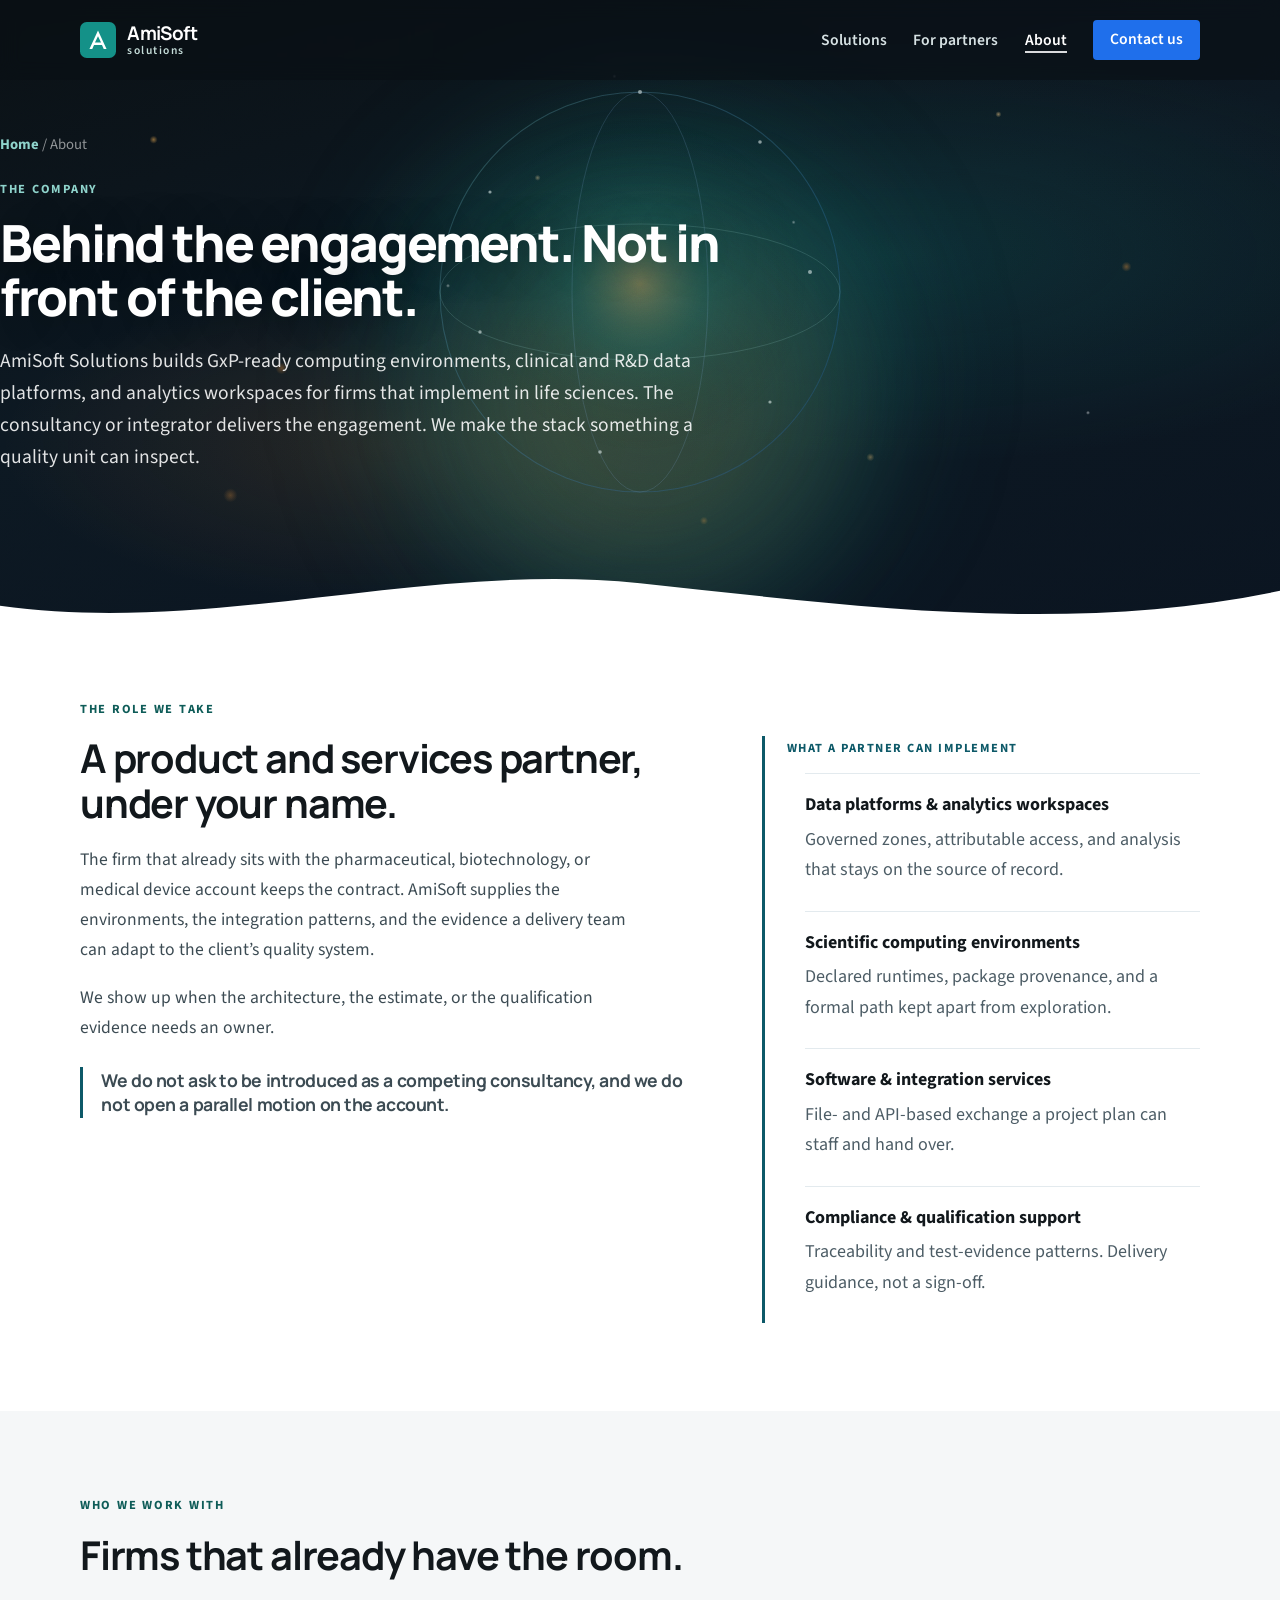
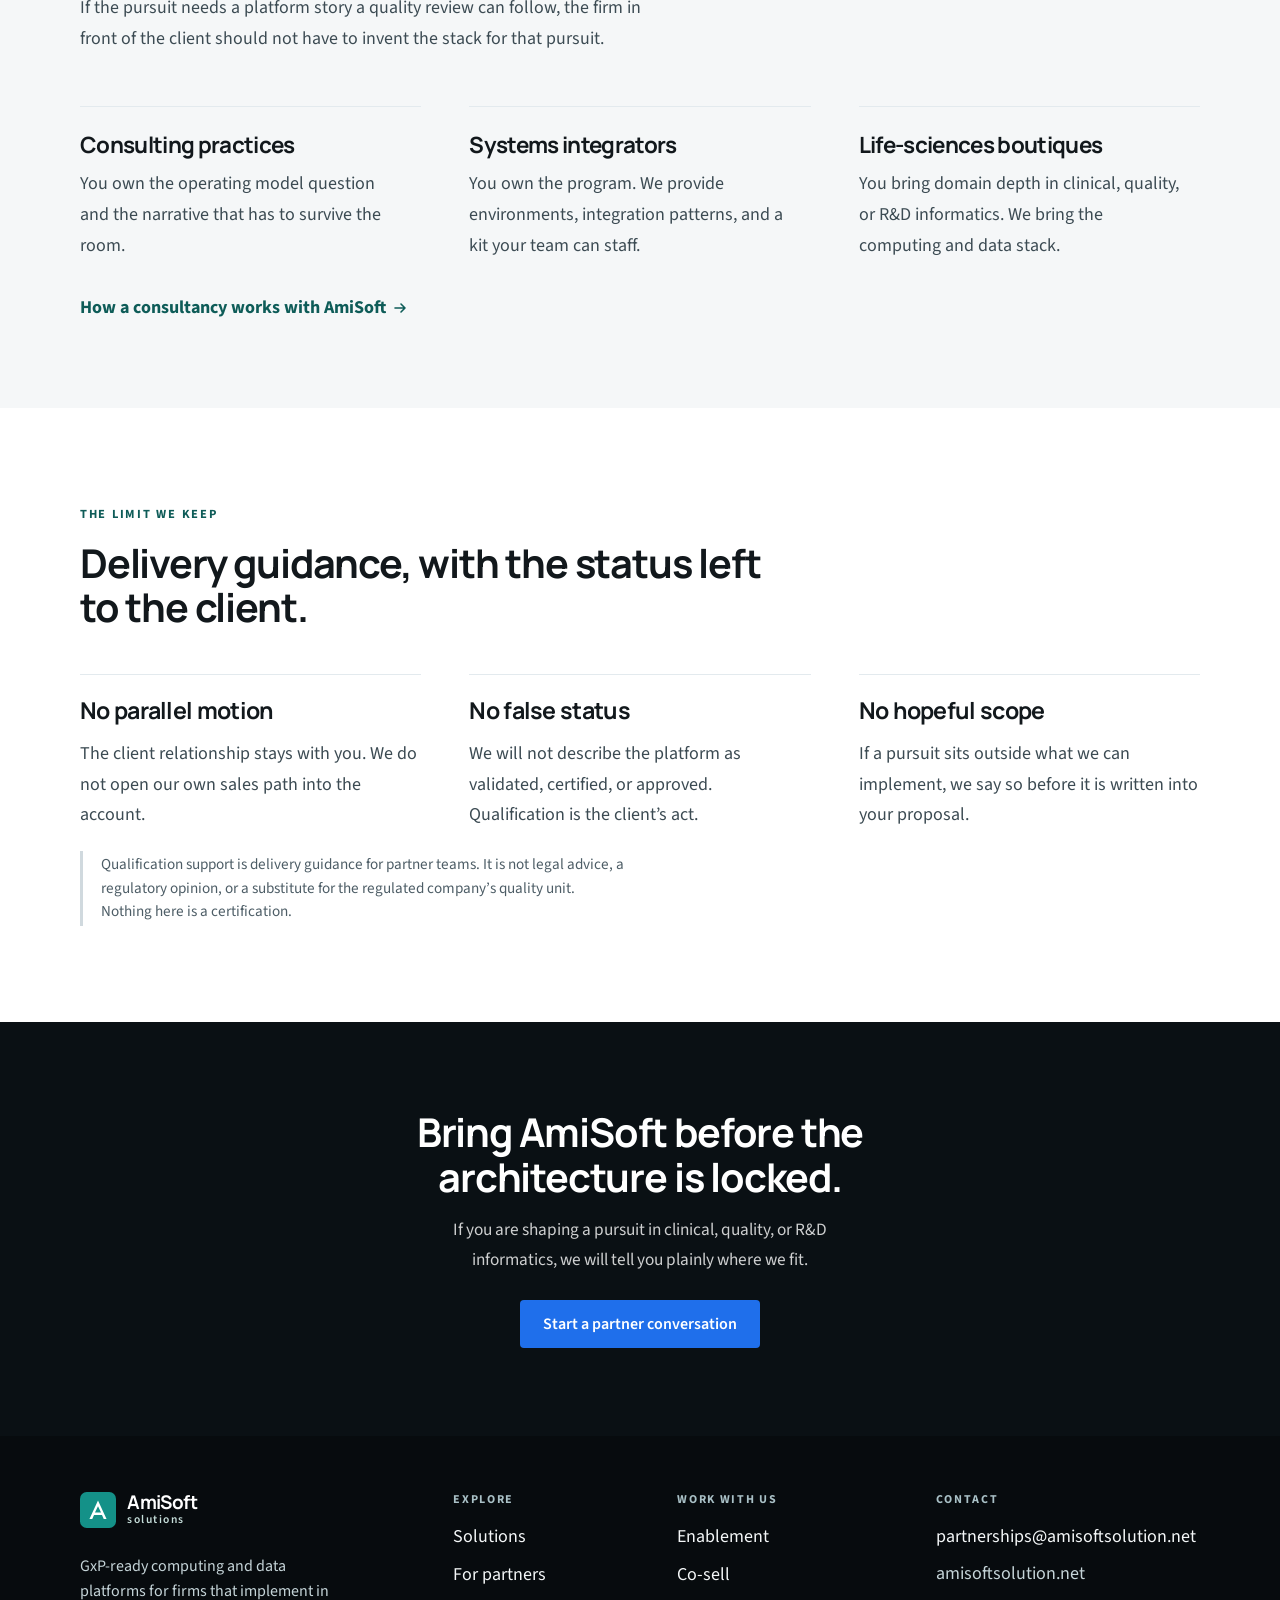
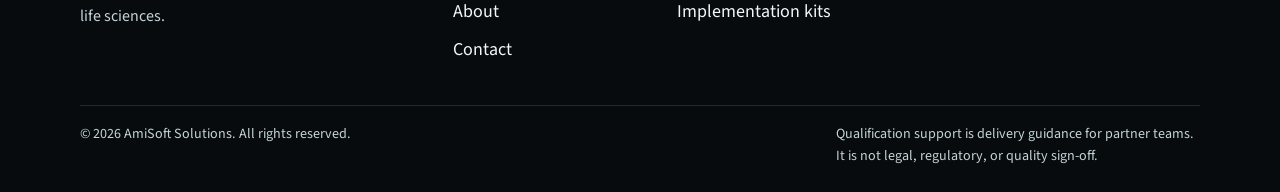
==== commit 67cfdf27: "Design: Sycamore-style full-viewport dark banner redesign Replace the light two-column hero with a f" ====
--- a/about.html
+++ b/about.html
@@ -3,7 +3,7 @@
 <head>
   <meta charset="UTF-8" />
   <meta name="viewport" content="width=device-width, initial-scale=1" />
-  <meta name="theme-color" content="#0c1822" />
+  <meta name="theme-color" content="#0a1014" />
   <title>About — AmiSoft Solutions</title>
   <meta name="description" content="AmiSoft Solutions is the product and services partner behind consulting and systems-integration firms. The firm stays in front of the pharma client." />
   <link rel="icon" href="favicon.svg" type="image/svg+xml" />
@@ -14,7 +14,7 @@
 </head>
 <body>
   <a class="skip" href="#content">Skip to content</a>
-  <header class="site-header">
+  <header class="site-header site-header--on-banner">
     <div class="container header-inner">
       <a class="brand" href="index.html">
         <svg class="brand-mark" viewBox="0 0 32 32" aria-hidden="true">
@@ -36,20 +36,50 @@
         <a href="solutions.html">Solutions</a>
         <a href="partners.html">For partners</a>
         <a href="about.html" aria-current="page">About</a>
-        <a href="contact.html">Contact</a>
-        <a class="btn btn-primary btn-sm" href="contact.html">Talk with us</a>
+        <a class="btn btn-cta btn-sm" href="contact.html">Contact us</a>
       </nav>
     </div>
   </header>
 
   <main id="content">
-    <section class="page-hero">
-      <div class="container">
+        <section class="page-hero">
+      <div class="hero-backdrop" aria-hidden="true">
+        <div class="hero-glow hero-glow--teal"></div>
+        <div class="hero-glow hero-glow--amber"></div>
+        <div class="hero-bokeh"></div>
+        <svg class="hero-wire hero-wire--page" viewBox="0 0 640 640" xmlns="http://www.w3.org/2000/svg">
+          <defs>
+            <radialGradient id="aboWireCore" cx="50%" cy="48%" r="42%">
+              <stop offset="0%" stop-color="#f0c070" stop-opacity="0.4"/>
+              <stop offset="40%" stop-color="#149188" stop-opacity="0.18"/>
+              <stop offset="100%" stop-color="#0a1014" stop-opacity="0"/>
+            </radialGradient>
+            <linearGradient id="aboWireStroke" x1="0%" y1="0%" x2="100%" y2="100%">
+              <stop offset="0%" stop-color="#7ec8c0" stop-opacity="0.5"/>
+              <stop offset="100%" stop-color="#1f6feb" stop-opacity="0.35"/>
+            </linearGradient>
+          </defs>
+          <circle cx="320" cy="320" r="200" fill="url(#aboWireCore)"/>
+          <ellipse cx="320" cy="320" rx="200" ry="200" fill="none" stroke="url(#aboWireStroke)" stroke-width="1.1" opacity="0.65"/>
+          <ellipse cx="320" cy="320" rx="200" ry="68" fill="none" stroke="#9ad4cc" stroke-width="0.7" opacity="0.3"/>
+          <ellipse cx="320" cy="320" rx="68" ry="200" fill="none" stroke="#8bb8e8" stroke-width="0.7" opacity="0.28"/>
+          <g fill="#e8f4f2" opacity="0.65">
+            <circle cx="320" cy="120" r="2"/><circle cx="440" cy="170" r="1.8"/><circle cx="490" cy="300" r="2"/>
+            <circle cx="450" cy="430" r="1.6"/><circle cx="280" cy="480" r="1.8"/><circle cx="160" cy="360" r="1.7"/>
+            <circle cx="170" cy="220" r="1.6"/><circle cx="360" cy="260" r="1.4"/>
+          </g>
+        </svg>
+        <div class="hero-grain"></div>
+      </div>
+      <div class="container page-hero-inner">
         <p class="crumb"><a href="index.html">Home</a> / About</p>
         <p class="eyebrow">The company</p>
         <h1>Behind the engagement. Not in front of the client.</h1>
         <p class="lead">AmiSoft Solutions builds GxP-ready computing environments, clinical and R&amp;D data platforms, and analytics workspaces for firms that implement in life sciences. The consultancy or integrator delivers the engagement. We make the stack something a quality unit can inspect.</p>
       </div>
+      <svg class="wave-sep" viewBox="0 0 1440 96" preserveAspectRatio="none" aria-hidden="true">
+        <path fill="#ffffff" d="M0,64 C240,96 480,16 720,40 C960,64 1200,96 1440,48 L1440,96 L0,96 Z"/>
+      </svg>
     </section>
 
     <section class="offering" id="role">
@@ -146,7 +176,7 @@
           <h2 id="cta-heading">Bring AmiSoft before the architecture is locked.</h2>
           <p>If you are shaping a pursuit in clinical, quality, or R&amp;D informatics, we will tell you plainly where we fit.</p>
         </div>
-        <a class="btn btn-primary" href="contact.html">Start a partner conversation</a>
+        <a class="btn btn-cta" href="contact.html">Start a partner conversation</a>
       </div>
     </section>
   </main>
--- a/css/site.css
+++ b/css/site.css
@@ -8,19 +8,25 @@
   --line: #e3eaee;
   --line-strong: #d0d9de;
   --paper: #ffffff;
-  --mist: #f3f6f7;
+  --mist: #f5f7f8;
   --navy: #0c1822;
+  --banner: #0a1014;
+  --banner-mid: #0c1822;
   --teal: #0e5c58;
   --teal-deep: #0a4744;
   --teal-hover: #146963;
   --mark: #149188;
   --quote: #0d5968;
   --teal-soft: #e7f3f2;
+  --cta: #1f6feb;
+  --cta-hover: #1a5fd0;
+  --amber: #e8913a;
+  --amber-soft: #f6e4d0;
   --danger: #8b2e2e;
   --danger-bg: #f8ecec;
   --sans: "Source Sans 3", "Segoe UI", Helvetica, Arial, sans-serif;
   --display: "Manrope", "Source Sans 3", "Segoe UI", sans-serif;
-  --header: 84px;
+  --header: 80px;
   --measure: 66ch;
 }
 
@@ -54,12 +60,12 @@
 
 h1 {
   font-weight: 800;
-  font-size: clamp(2.65rem, 4.7vw, 4rem);
-  letter-spacing: -0.038em;
+  font-size: clamp(2.8rem, 5vw, 4.5rem);
+  letter-spacing: -0.04em;
   line-height: 1.05;
 }
 
-h2 { font-size: clamp(1.9rem, 3vw, 2.55rem); }
+h2 { font-size: clamp(1.95rem, 3.1vw, 2.65rem); }
 
 h3 { font-size: 1.35rem; line-height: 1.25; }
 
@@ -104,17 +110,28 @@
   margin-inline: auto;
 }
 
-/* Header */
+/* Header — fixed dark bar sitting on the banner */
 .site-header {
-  position: sticky;
+  position: fixed;
   top: 0;
+  left: 0;
+  right: 0;
   z-index: 40;
-  background: var(--navy);
+  background: rgba(10, 16, 20, 0.55);
   color: #fff;
+  backdrop-filter: blur(10px);
+  -webkit-backdrop-filter: blur(10px);
+  transition: background 0.2s ease;
+}
+
+.site-header.is-solid {
+  background: var(--banner);
+  box-shadow: 0 1px 0 rgba(255, 255, 255, 0.06);
 }
 
 .site-header :focus-visible,
-.site-footer :focus-visible {
+.site-footer :focus-visible,
+.cta-band :focus-visible {
   outline-color: #fff;
 }
 
@@ -160,9 +177,9 @@
 
 .brand-sub {
   font-family: var(--sans);
-  font-size: 0.68rem;
+  font-size: 0.72rem;
   font-weight: 600;
-  letter-spacing: 0.16em;
+  letter-spacing: 0.13em;
   text-transform: lowercase;
   color: #c5ddd9;
 }
@@ -186,7 +203,7 @@
 }
 
 .site-nav a[aria-current="page"] {
-  box-shadow: inset 0 -2px 0 #8fd4cc;
+  box-shadow: inset 0 -2px 0 rgba(255, 255, 255, 0.85);
 }
 
 .site-nav a.btn,
@@ -197,6 +214,7 @@
 
 .nav-toggle {
   display: none;
+  position: relative;
   align-items: center;
   justify-content: center;
   width: 44px;
@@ -207,6 +225,22 @@
   cursor: pointer;
 }
 
+.nav-toggle[aria-expanded="true"] svg { visibility: hidden; }
+
+.nav-toggle[aria-expanded="true"]::before,
+.nav-toggle[aria-expanded="true"]::after {
+  content: "";
+  position: absolute;
+  top: 21px;
+  left: 13px;
+  width: 18px;
+  height: 2px;
+  background: #fff;
+}
+
+.nav-toggle[aria-expanded="true"]::before { transform: rotate(45deg); }
+.nav-toggle[aria-expanded="true"]::after { transform: rotate(-45deg); }
+
 .nav-toggle svg { width: 20px; height: 20px; }
 
 /* Buttons */
@@ -215,13 +249,13 @@
   align-items: center;
   justify-content: center;
   gap: 0.4rem;
-  min-height: 44px;
+  min-height: 48px;
   border-radius: 4px;
-  padding: 0.7rem 1.15rem;
+  padding: 0.75rem 1.35rem;
   border: 1px solid transparent;
   background: transparent;
   color: var(--ink);
-  font: 600 0.98rem/1 var(--sans);
+  font: 600 1rem/1 var(--sans);
   text-decoration: none;
   cursor: pointer;
   white-space: nowrap;
@@ -233,6 +267,13 @@
 }
 
 .btn-primary:hover { background: var(--teal-hover); }
+
+.btn-cta {
+  background: var(--cta);
+  color: #fff;
+}
+
+.btn-cta:hover { background: var(--cta-hover); }
 
 .btn-ghost {
   background: transparent;
@@ -245,6 +286,17 @@
   color: var(--navy);
 }
 
+.btn-ghost-light {
+  background: transparent;
+  color: #fff;
+  border-color: rgba(255, 255, 255, 0.45);
+}
+
+.btn-ghost-light:hover {
+  border-color: #fff;
+  background: rgba(255, 255, 255, 0.08);
+}
+
 .btn-light {
   background: #fff;
   color: var(--navy);
@@ -254,38 +306,149 @@
 
 .btn-sm {
   min-height: 40px;
-  padding: 0.5rem 0.9rem;
+  padding: 0.5rem 1rem;
   font-size: 0.92rem;
 }
 
-/* Hero */
-.hero { padding: 5.5rem 0 4.5rem; }
-
-.hero-grid {
-  display: grid;
-  grid-template-columns: minmax(0, 1.2fr) minmax(260px, 0.72fr);
-  gap: 4.5rem;
-  align-items: start;
-}
-
-.eyebrow,
-.section-label {
-  margin: 0 0 1rem;
-  font-size: 0.78rem;
-  font-weight: 700;
-  letter-spacing: 0.14em;
-  text-transform: uppercase;
-  color: var(--teal);
-}
-
-.section-label {
-  display: block;
-  justify-content: flex-start;
-}
-
-.section-label span { letter-spacing: 0.14em; }
-
-.hero h1 { max-width: 11.5em; }
+/* ========== Full-viewport dark hero ========== */
+.hero-banner,
+.page-hero {
+  position: relative;
+  overflow: hidden;
+  background:
+    radial-gradient(ellipse 80% 60% at 70% 40%, rgba(20, 145, 136, 0.18), transparent 55%),
+    radial-gradient(ellipse 60% 50% at 30% 70%, rgba(232, 145, 58, 0.12), transparent 50%),
+    linear-gradient(165deg, #0a1014 0%, #0c1822 45%, #0a1420 100%);
+  color: #fff;
+}
+
+.hero-banner {
+  min-height: 100vh;
+  display: flex;
+  flex-direction: column;
+  justify-content: center;
+  padding: calc(var(--header) + 2.5rem) 0 0;
+}
+
+.page-hero {
+  padding: calc(var(--header) + 3.25rem) 0 0;
+  min-height: 0;
+}
+
+.hero-backdrop {
+  position: absolute;
+  inset: 0;
+  pointer-events: none;
+  overflow: hidden;
+}
+
+.hero-glow {
+  position: absolute;
+  border-radius: 50%;
+  filter: blur(60px);
+}
+
+.hero-glow--teal {
+  width: min(55vw, 520px);
+  height: min(55vw, 520px);
+  top: 18%;
+  left: 50%;
+  transform: translateX(-50%);
+  background: rgba(20, 145, 136, 0.22);
+}
+
+.hero-glow--amber {
+  width: min(40vw, 360px);
+  height: min(40vw, 360px);
+  top: 35%;
+  left: 48%;
+  transform: translateX(-40%);
+  background: rgba(240, 180, 80, 0.14);
+}
+
+.hero-bokeh {
+  position: absolute;
+  inset: 0;
+  background-image:
+    radial-gradient(circle 3px at 12% 22%, rgba(232, 170, 80, 0.55), transparent 4px),
+    radial-gradient(circle 5px at 22% 58%, rgba(232, 145, 58, 0.35), transparent 6px),
+    radial-gradient(circle 2px at 78% 18%, rgba(255, 210, 140, 0.5), transparent 3px),
+    radial-gradient(circle 4px at 88% 42%, rgba(232, 145, 58, 0.4), transparent 5px),
+    radial-gradient(circle 2.5px at 68% 72%, rgba(255, 200, 120, 0.35), transparent 4px),
+    radial-gradient(circle 6px at 18% 78%, rgba(232, 145, 58, 0.28), transparent 7px),
+    radial-gradient(circle 2px at 42% 28%, rgba(255, 220, 160, 0.4), transparent 3px),
+    radial-gradient(circle 3px at 55% 82%, rgba(232, 160, 70, 0.3), transparent 4px),
+    radial-gradient(circle 1.5px at 35% 45%, rgba(255, 255, 255, 0.45), transparent 2px),
+    radial-gradient(circle 1.5px at 62% 35%, rgba(255, 255, 255, 0.4), transparent 2px),
+    radial-gradient(circle 1px at 85% 65%, rgba(255, 255, 255, 0.5), transparent 2px),
+    radial-gradient(circle 1px at 8% 40%, rgba(255, 255, 255, 0.35), transparent 2px),
+    radial-gradient(circle 1px at 48% 12%, rgba(255, 255, 255, 0.4), transparent 2px);
+}
+
+.hero-wire--page {
+  top: 55%;
+  width: min(55vw, 420px);
+  height: min(55vw, 420px);
+  opacity: 0.55;
+}
+
+.hero-wire {
+  position: absolute;
+  left: 50%;
+  top: 46%;
+  width: min(72vw, 640px);
+  height: min(72vw, 640px);
+  transform: translate(-50%, -50%);
+  opacity: 0.85;
+}
+
+.hero-grain {
+  position: absolute;
+  inset: 0;
+  opacity: 0.07;
+  background-image: url("data:image/svg+xml,%3Csvg viewBox='0 0 200 200' xmlns='http://www.w3.org/2000/svg'%3E%3Cfilter id='n'%3E%3CfeTurbulence type='fractalNoise' baseFrequency='0.85' numOctaves='4' stitchTiles='stitch'/%3E%3C/filter%3E%3Crect width='100%25' height='100%25' filter='url(%23n)'/%3E%3C/svg%3E");
+  background-size: 180px 180px;
+  mix-blend-mode: overlay;
+}
+
+.hero-banner-inner,
+.page-hero-inner {
+  position: relative;
+  z-index: 2;
+  text-align: center;
+  max-width: 52rem;
+  margin-inline: auto;
+  padding-bottom: 5.5rem;
+}
+
+.page-hero-inner {
+  text-align: left;
+  max-width: none;
+  margin-inline: 0;
+  padding-bottom: 4.5rem;
+}
+
+.page-hero-inner.page-hero-inner--center {
+  text-align: center;
+  max-width: 44rem;
+  margin-inline: auto;
+}
+
+.hero-banner h1,
+.page-hero h1 {
+  color: #fff;
+  max-width: 14em;
+  margin-inline: auto;
+  text-shadow: 0 2px 40px rgba(0, 0, 0, 0.35);
+}
+
+.page-hero h1 {
+  margin-inline: 0;
+  font-size: clamp(2.4rem, 4vw, 3.5rem);
+  max-width: 16em;
+}
+
+.page-hero-inner--center h1 { margin-inline: auto; }
 
 .lead {
   margin-top: 1.35rem;
@@ -295,108 +458,186 @@
   line-height: 1.65;
 }
 
+.lead--on-dark {
+  color: rgba(255, 255, 255, 0.88);
+  margin-inline: auto;
+  max-width: 38rem;
+  font-size: clamp(1.1rem, 1.6vw, 1.28rem);
+}
+
+.page-hero .lead {
+  color: rgba(255, 255, 255, 0.88);
+  max-width: 44rem;
+}
+
 .hero-actions {
   display: flex;
   flex-wrap: wrap;
-  gap: 0.75rem;
-  margin: 1.75rem 0 1.15rem;
-}
-
-.fine {
-  max-width: 46ch;
-  color: var(--muted);
-  font-size: 1rem;
-  line-height: 1.55;
-}
-
-.shape-card {
-  margin-top: 0.35rem;
-  padding: 0.15rem 0 0 1.75rem;
-  border-left: 1px solid var(--line-strong);
-}
-
-.shape-kicker {
-  font-size: 0.75rem;
+  justify-content: center;
+  gap: 0.85rem;
+  margin: 2rem 0 0;
+}
+
+.page-hero .hero-actions { justify-content: flex-start; }
+
+.wave-sep {
+  position: relative;
+  z-index: 3;
+  display: block;
+  width: 100%;
+  height: clamp(48px, 7vw, 96px);
+  margin-top: auto;
+}
+
+.page-hero .wave-sep { margin-top: 0; }
+
+/* Labels / eyebrows on dark */
+.hero-banner .eyebrow,
+.page-hero .eyebrow {
+  color: #8fd4cc;
+}
+
+.page-hero .crumb {
+  color: rgba(255, 255, 255, 0.55);
+}
+
+.page-hero .crumb a {
+  color: #8fd4cc;
+}
+
+.page-hero .pull {
+  border-left-color: #8fd4cc;
+}
+
+.page-hero .pull p {
+  color: #c5e8e4;
+}
+
+.page-hero .anchor-nav {
+  border-top-color: rgba(255, 255, 255, 0.15);
+}
+
+.page-hero .anchor-nav a {
+  color: rgba(255, 255, 255, 0.9);
+}
+
+.page-hero .anchor-nav a span { color: #8fd4cc; }
+
+.page-hero .anchor-nav a:hover,
+.page-hero .anchor-nav a.is-active {
+  border-bottom-color: #8fd4cc;
+  color: #fff;
+}
+
+.eyebrow,
+.section-label {
+  margin: 0 0 1rem;
+  font-size: 0.78rem;
   font-weight: 700;
   letter-spacing: 0.14em;
   text-transform: uppercase;
+  color: var(--teal);
+}
+
+.section-label {
+  display: block;
+  justify-content: flex-start;
+}
+
+.section-label span { letter-spacing: 0.14em; }
+
+/* Shape / traits intro (first light section) */
+.section-shape { padding-top: 4.5rem; }
+
+.shape-grid {
+  display: grid;
+  grid-template-columns: minmax(0, 1.05fr) minmax(280px, 0.95fr);
+  gap: 4rem 5rem;
+  align-items: start;
+}
+
+.shape-copy .lead,
+.shape-copy > p {
+  margin-top: 1rem;
+  max-width: var(--measure);
+  color: var(--body);
+  font-size: 1.12rem;
+}
+
+.trait-list {
+  list-style: none;
+  margin: 2.25rem 0 0;
+  padding: 0;
+}
+
+.trait-list li {
+  padding: 1rem 0;
+  border-top: 1px solid var(--line);
+  color: var(--body);
+  font-size: 1.05rem;
+  line-height: 1.55;
+}
+
+.trait-list li:last-child { border-bottom: 1px solid var(--line); }
+
+.trait-list strong {
+  color: var(--ink);
+  font-family: var(--display);
+  font-weight: 700;
+  letter-spacing: -0.02em;
+}
+
+.shape-visual {
+  display: flex;
+  flex-direction: column;
+  align-items: center;
+  gap: 1.25rem;
+  padding: 1rem 0;
+}
+
+.rings-diagram {
+  width: min(100%, 340px);
+  height: auto;
+}
+
+.planes-mini {
+  display: flex;
+  flex-wrap: wrap;
+  align-items: center;
+  justify-content: center;
+  gap: 0.65rem 0.85rem;
+}
+
+.plane-chip {
+  font-size: 0.82rem;
+  font-weight: 700;
+  letter-spacing: 0.02em;
+  padding: 0.55rem 0.9rem;
+  border-radius: 4px;
+  border: 1.5px solid;
+}
+
+.plane-chip--teal {
+  color: var(--teal);
+  border-color: #9bcfc9;
+  background: rgba(20, 145, 136, 0.06);
+}
+
+.plane-chip--amber {
+  color: #9a5a12;
+  border-color: #e8c49a;
+  background: var(--amber-soft);
+}
+
+.mini-chart {
+  width: 72px;
+  height: 44px;
+}
+
+.shape-caption {
   color: var(--faint);
-}
-
-.shape-sub {
-  margin-top: 0.4rem;
-  font-size: 0.75rem;
-  font-weight: 700;
-  letter-spacing: 0.12em;
-  text-transform: uppercase;
-  color: var(--teal);
-}
-
-.planes {
-  list-style: none;
-  margin: 1.15rem 0 0;
-  padding: 0;
-}
-
-.planes li {
-  padding: 0.95rem 1rem;
-}
-
-.planes li + li { border-top: 1px solid var(--line); }
-
-.planes li.is-focus {
-  background: var(--teal-soft);
-  box-shadow: inset 3px 0 0 var(--teal);
-}
-
-.planes strong {
-  display: block;
-  font-family: var(--display);
-  font-size: 1.05rem;
-  font-weight: 700;
-  letter-spacing: -0.02em;
-  color: var(--ink);
-}
-
-.planes span {
-  display: block;
-  margin-top: 0.15rem;
-  color: var(--muted);
-  font-size: 0.98rem;
-  line-height: 1.45;
-}
-
-.traits {
-  display: grid;
-  grid-template-columns: repeat(4, 1fr);
-  gap: 2rem 2.25rem;
-  margin: 4.25rem 0 0;
-  padding: 2.25rem 0 0;
-  border-top: 1px solid var(--line);
-  list-style: none;
-}
-
-.traits li { min-width: 0; }
-
-.trait-icon {
-  width: 26px;
-  height: 26px;
-  color: var(--teal);
-}
-
-.traits h2 {
-  font-family: var(--sans);
-  font-size: 1.05rem;
-  font-weight: 700;
-  letter-spacing: -0.015em;
-  line-height: 1.3;
-  margin: 0.8rem 0 0.35rem;
-}
-
-.traits p {
-  color: var(--muted);
-  font-size: 1rem;
-  line-height: 1.5;
+  font-size: 0.9rem;
+  text-align: center;
 }
 
 /* Pull quotes */
@@ -413,6 +654,11 @@
   font-weight: 700;
   line-height: 1.35;
   letter-spacing: -0.025em;
+}
+
+.pull em {
+  font-style: normal;
+  color: var(--mark);
 }
 
 .pull-center {
@@ -431,7 +677,9 @@
 .section-intro .pull { margin-top: 1.35rem; }
 
 /* Sections */
-.section { padding: 5.75rem 0; }
+.section { padding: 6rem 0; }
+
+.section-mist { background: var(--mist); }
 
 .section-intro { max-width: 44rem; }
 
@@ -442,15 +690,15 @@
   font-size: 1.12rem;
 }
 
-.offer-stack { margin-top: 2.75rem; }
+.offer-stack { margin-top: 3rem; }
 
 .offer-block {
   display: grid;
   grid-template-columns: 5.25rem minmax(0, 1fr);
   column-gap: 1.25rem;
-  row-gap: 0.7rem;
+  row-gap: 0.75rem;
   align-items: start;
-  padding: 2.85rem 0;
+  padding: 3rem 0;
   border-top: 1px solid var(--line);
 }
 
@@ -458,8 +706,8 @@
 
 .offer-block .num {
   grid-row: 1 / span 3;
-  padding-top: 0.4rem;
-  color: var(--teal);
+  padding-top: 0.45rem;
+  color: var(--mark);
   font-family: var(--display);
   font-size: 0.95rem;
   font-weight: 700;
@@ -467,7 +715,7 @@
 }
 
 .offer-block h3 {
-  font-size: clamp(1.5rem, 2.2vw, 1.85rem);
+  font-size: clamp(1.55rem, 2.3vw, 1.95rem);
   max-width: 28ch;
 }
 
@@ -508,12 +756,12 @@
   display: grid;
   grid-template-columns: repeat(3, 1fr);
   gap: 2.75rem 3rem;
-  margin-top: 3rem;
+  margin-top: 3.25rem;
 }
 
 .trio article,
 .steps article {
-  padding-top: 1.35rem;
+  padding-top: 1.5rem;
   border-top: 1px solid var(--line);
 }
 
@@ -531,16 +779,14 @@
 
 .step-num {
   margin-bottom: 0.55rem;
-  color: var(--teal);
+  color: var(--mark);
   font-family: var(--display);
   font-size: 0.92rem;
   font-weight: 700;
   letter-spacing: 0.08em;
 }
 
-/* Inner pages */
-.page-hero { padding: 4.75rem 0 3.5rem; }
-
+/* Inner pages shared */
 .crumb {
   margin-bottom: 1.35rem;
   color: var(--faint);
@@ -554,10 +800,6 @@
 }
 
 .crumb a:hover { text-decoration: underline; text-underline-offset: 0.16em; }
-
-.page-hero h1 { max-width: 16em; }
-
-.page-hero .lead { max-width: 44rem; }
 
 .anchor-nav {
   display: flex;
@@ -601,15 +843,18 @@
 
 .offering.is-band { background: var(--mist); }
 
-.page-hero + .offering {
+.page-hero + .offering,
+.page-hero + .partner-block,
+.page-hero + .section,
+.page-hero + .band {
   border-top: 0;
-  padding-top: 1.5rem;
+  padding-top: 4rem;
 }
 
 .offering .idx,
 .prose .idx {
   margin-bottom: 0.7rem;
-  color: var(--teal);
+  color: var(--mark);
   font-family: var(--display);
   font-size: 0.92rem;
   font-weight: 700;
@@ -705,13 +950,19 @@
 }
 
 .closing h2,
-.cta-band h2 { max-width: 16em; }
-
-.closing p,
+.cta-band h2 { max-width: 16em; color: inherit; }
+
+.closing p {
+  margin: 1rem auto 1.6rem;
+  max-width: 46ch;
+  color: var(--body);
+  font-size: 1.08rem;
+}
+
 .cta-band p {
   margin: 1rem auto 1.6rem;
   max-width: 46ch;
-  color: var(--body);
+  color: rgba(255, 255, 255, 0.8);
   font-size: 1.08rem;
 }
 
@@ -737,7 +988,7 @@
 }
 
 .partner-kicker .num {
-  color: var(--teal);
+  color: var(--mark);
   letter-spacing: 0.06em;
   font-variant-numeric: tabular-nums;
 }
@@ -854,7 +1105,6 @@
   grid-template-columns: minmax(0, 1.35fr) minmax(240px, 0.72fr);
   gap: 3.5rem;
   align-items: start;
-  margin-top: 2.75rem;
 }
 
 .form-card {
@@ -990,10 +1240,10 @@
   line-height: 1.45;
 }
 
-/* CTA + footer */
+/* CTA + footer — dark band */
 .cta-band {
-  background: var(--mist);
-  color: var(--ink);
+  background: var(--banner);
+  color: #fff;
   text-align: center;
 }
 
@@ -1001,13 +1251,13 @@
   display: flex;
   flex-direction: column;
   align-items: center;
-  padding: 5.25rem 0;
+  padding: 5.5rem 0;
 }
 
 .cta-copy { max-width: 40rem; }
 
 .site-footer {
-  background: var(--navy);
+  background: #070b0e;
   color: #d5e1e4;
 }
 
@@ -1073,6 +1323,11 @@
   body.nav-open { overflow: hidden; }
 
   .nav-toggle { display: inline-flex; }
+
+  .site-header {
+    background: rgba(10, 16, 20, 0.92);
+    backdrop-filter: blur(8px);
+  }
 
   .site-nav {
     display: none;
@@ -1084,7 +1339,7 @@
     align-items: stretch;
     gap: 0.1rem;
     padding: 0.4rem 1.25rem 1.15rem;
-    background: var(--navy);
+    background: var(--banner);
     border-top: 1px solid rgba(255, 255, 255, 0.08);
   }
 
@@ -1099,9 +1354,7 @@
     margin-top: 0.45rem;
   }
 
-  .site-header { position: sticky; }
-
-  .hero-grid,
+  .shape-grid,
   .split,
   .split-flip,
   .partner-grid,
@@ -1111,14 +1364,6 @@
   .split-flip .prose,
   .split-flip .takeaway { order: 0; }
 
-  .shape-card {
-    margin-top: 2.5rem;
-    padding: 1.5rem 0 0;
-    border-left: 0;
-    border-top: 1px solid var(--line-strong);
-  }
-
-  .traits,
   .commit-grid,
   .session-grid { grid-template-columns: 1fr 1fr; }
 
@@ -1144,16 +1389,21 @@
 
   .footer-grid { grid-template-columns: 1fr 1fr; }
 
-  .hero { padding-top: 3.25rem; }
-  .section { padding: 4.25rem 0; }
+  .section { padding: 4.5rem 0; }
   .offering { padding: 3.75rem 0; }
   .partner-grid { padding: 3.25rem 0; gap: 1rem; }
+
+  .hero-banner {
+    min-height: 100svh;
+    padding-top: calc(var(--header) + 1.5rem);
+  }
+
+  .hero-banner-inner { padding-bottom: 4rem; }
 }
 
 @media (max-width: 640px) {
   .container { width: min(1120px, calc(100% - 2rem)); }
 
-  .traits,
   .commit-grid,
   .session-grid,
   .form-row,
@@ -1161,9 +1411,11 @@
 
   .footer-base { flex-direction: column; }
 
-  h1 { font-size: 2.35rem; }
+  h1 { font-size: 2.45rem; }
 
   .hero-actions .btn { width: 100%; }
+
+  .hero-wire { opacity: 0.55; width: 110vw; height: 110vw; }
 }
 
 @media (prefers-reduced-motion: reduce) {
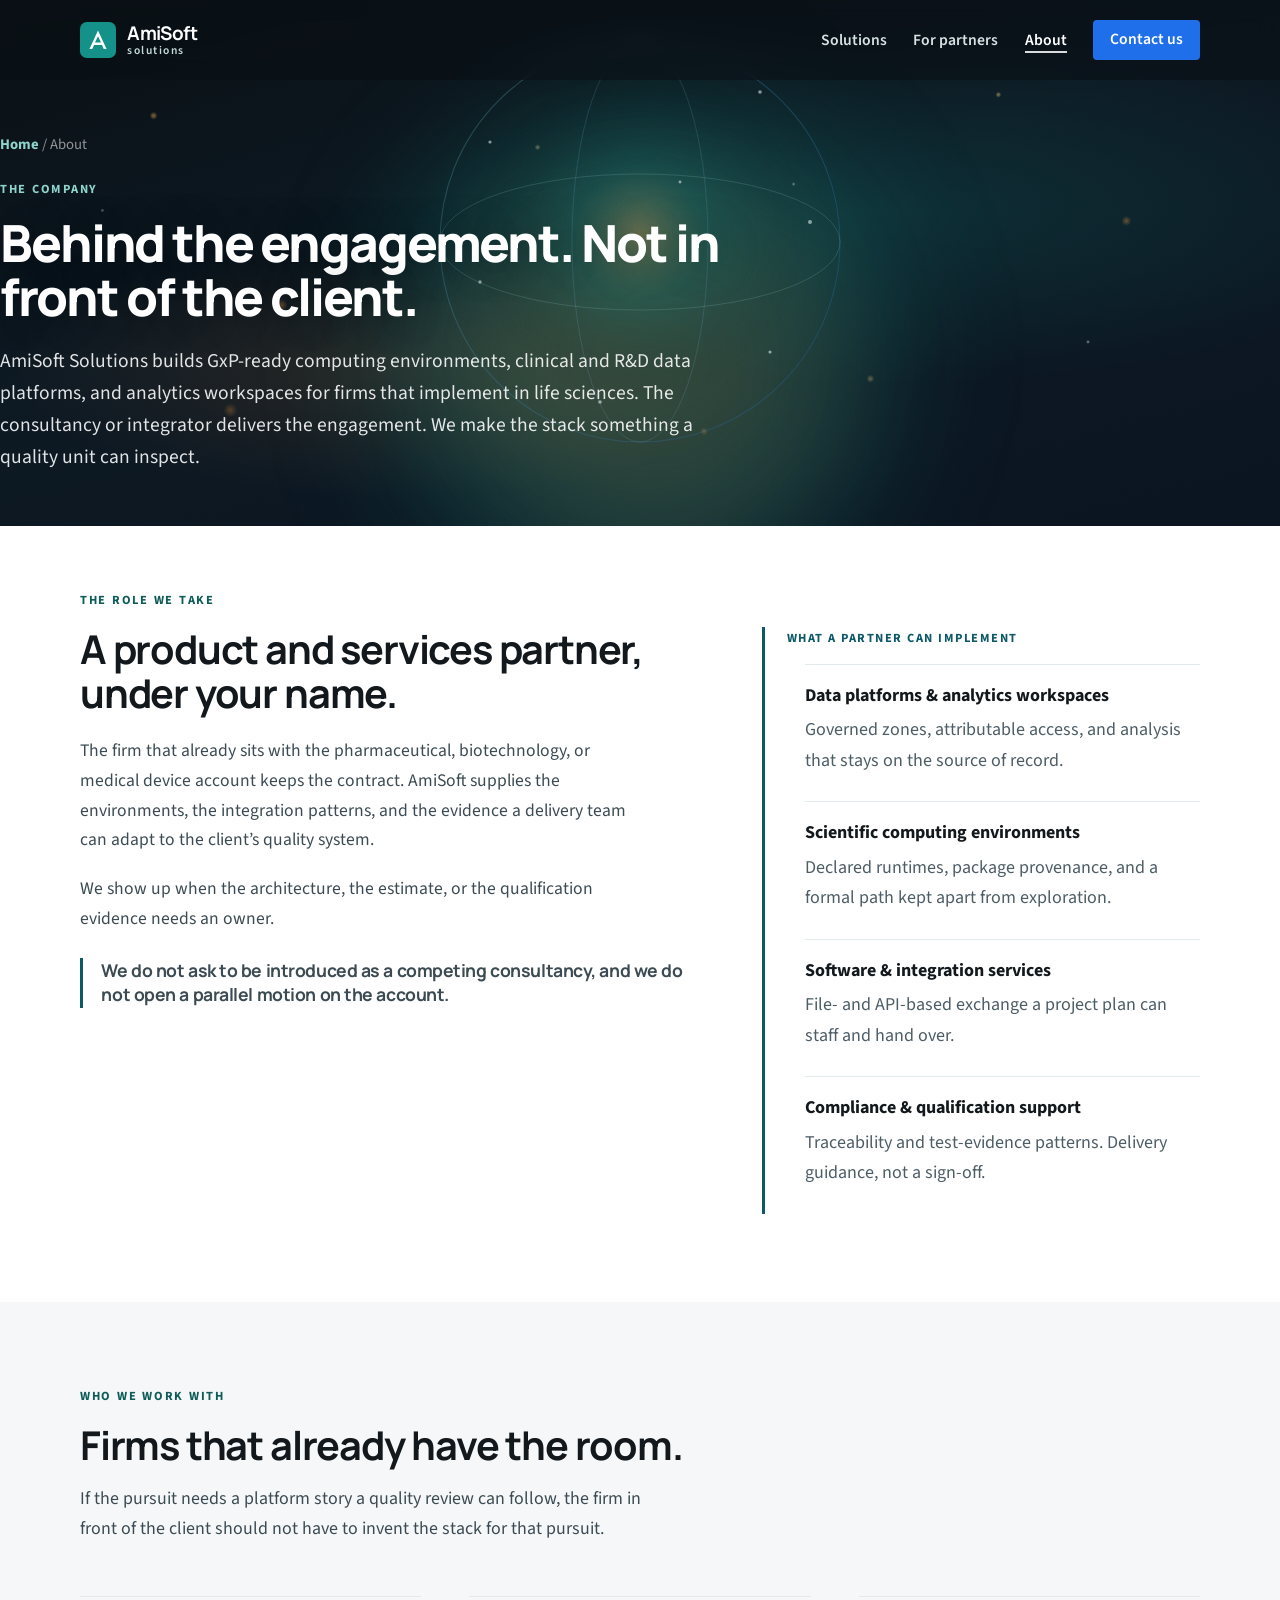
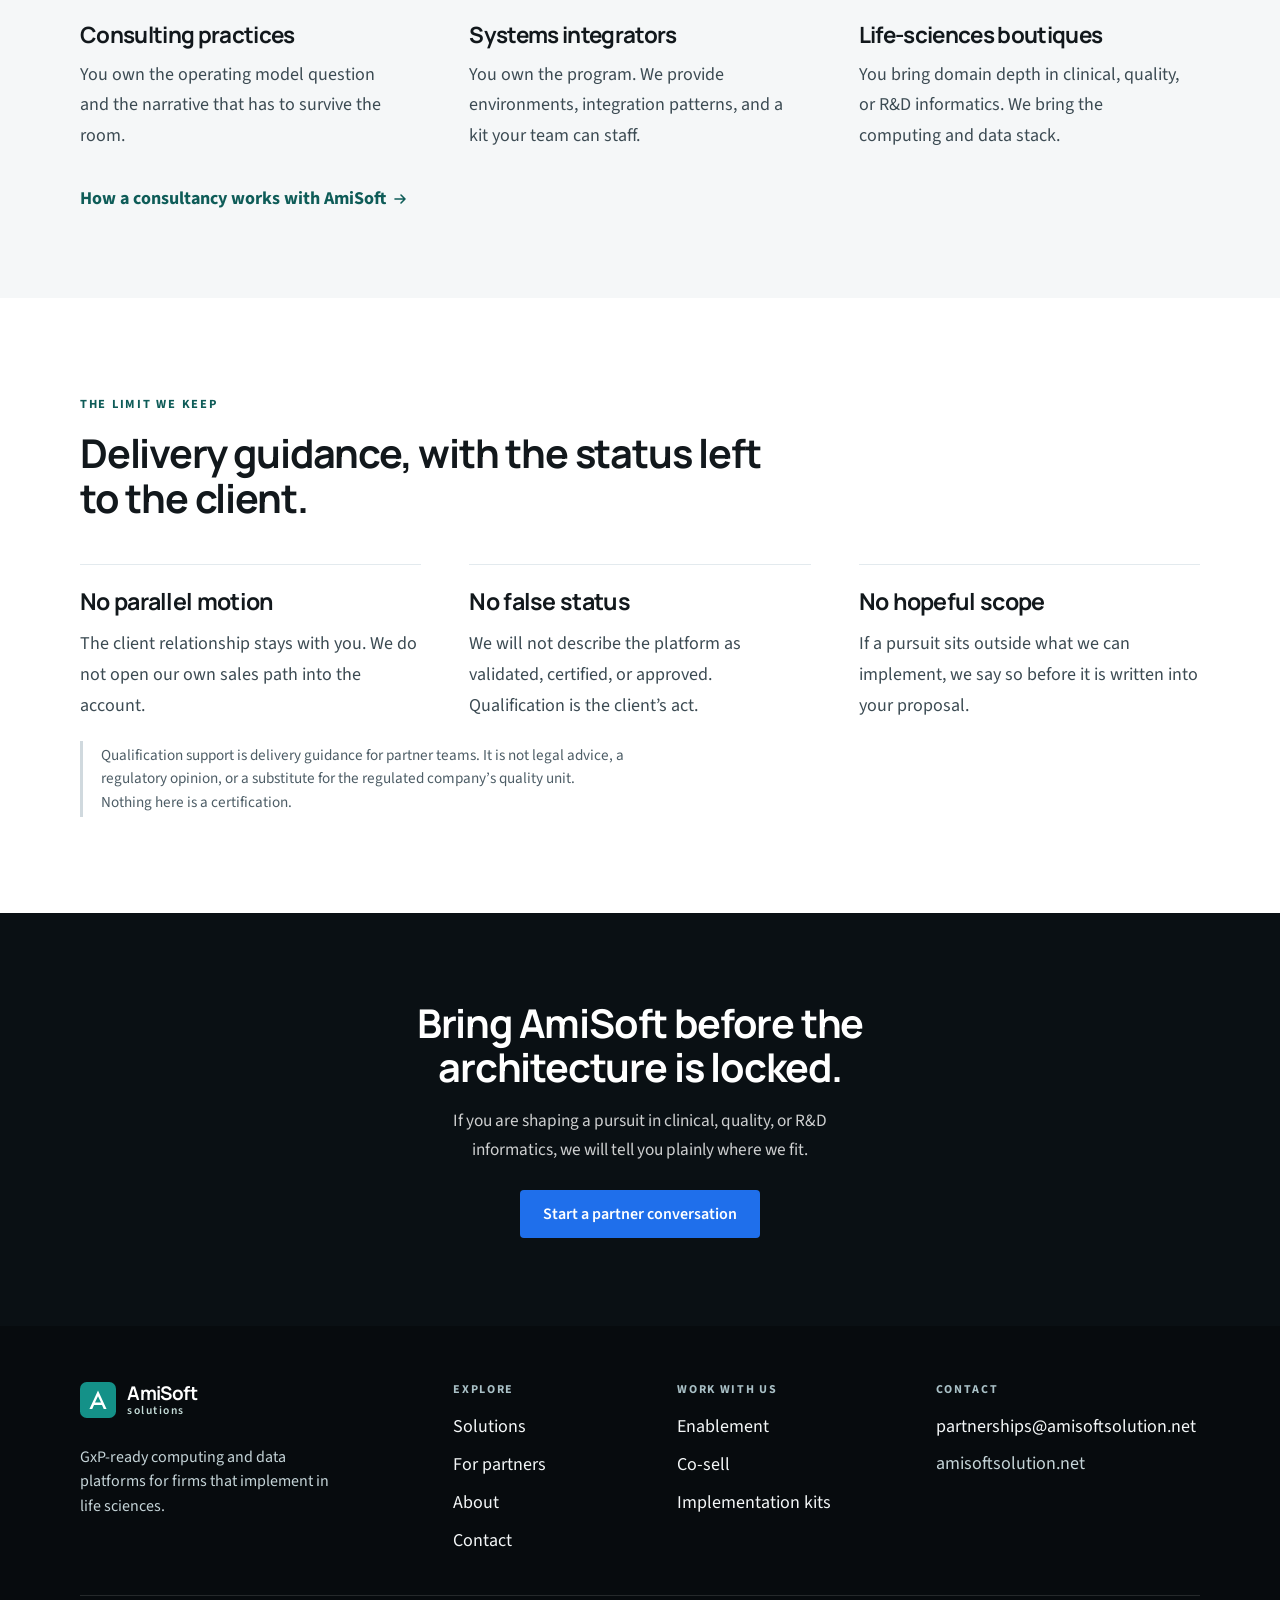
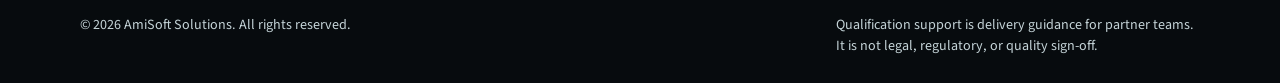
==== commit f7727d6e: "Shorten dark banner and drop the wave separator." ====
--- a/about.html
+++ b/about.html
@@ -77,9 +77,6 @@
         <h1>Behind the engagement. Not in front of the client.</h1>
         <p class="lead">AmiSoft Solutions builds GxP-ready computing environments, clinical and R&amp;D data platforms, and analytics workspaces for firms that implement in life sciences. The consultancy or integrator delivers the engagement. We make the stack something a quality unit can inspect.</p>
       </div>
-      <svg class="wave-sep" viewBox="0 0 1440 96" preserveAspectRatio="none" aria-hidden="true">
-        <path fill="#ffffff" d="M0,64 C240,96 480,16 720,40 C960,64 1200,96 1440,48 L1440,96 L0,96 Z"/>
-      </svg>
     </section>
 
     <section class="offering" id="role">
--- a/css/site.css
+++ b/css/site.css
@@ -323,11 +323,11 @@
 }
 
 .hero-banner {
-  min-height: 100vh;
+  min-height: 72vh;
   display: flex;
   flex-direction: column;
   justify-content: center;
-  padding: calc(var(--header) + 2.5rem) 0 0;
+  padding: calc(var(--header) + 2rem) 0 3.5rem;
 }
 
 .page-hero {
@@ -418,14 +418,14 @@
   text-align: center;
   max-width: 52rem;
   margin-inline: auto;
-  padding-bottom: 5.5rem;
+  padding-bottom: 2.5rem;
 }
 
 .page-hero-inner {
   text-align: left;
   max-width: none;
   margin-inline: 0;
-  padding-bottom: 4.5rem;
+  padding-bottom: 3.25rem;
 }
 
 .page-hero-inner.page-hero-inner--center {
@@ -480,16 +480,6 @@
 
 .page-hero .hero-actions { justify-content: flex-start; }
 
-.wave-sep {
-  position: relative;
-  z-index: 3;
-  display: block;
-  width: 100%;
-  height: clamp(48px, 7vw, 96px);
-  margin-top: auto;
-}
-
-.page-hero .wave-sep { margin-top: 0; }
 
 /* Labels / eyebrows on dark */
 .hero-banner .eyebrow,
@@ -1394,11 +1384,11 @@
   .partner-grid { padding: 3.25rem 0; gap: 1rem; }
 
   .hero-banner {
-    min-height: 100svh;
+    min-height: 68svh;
     padding-top: calc(var(--header) + 1.5rem);
   }
 
-  .hero-banner-inner { padding-bottom: 4rem; }
+  .hero-banner-inner { padding-bottom: 2rem; }
 }
 
 @media (max-width: 640px) {
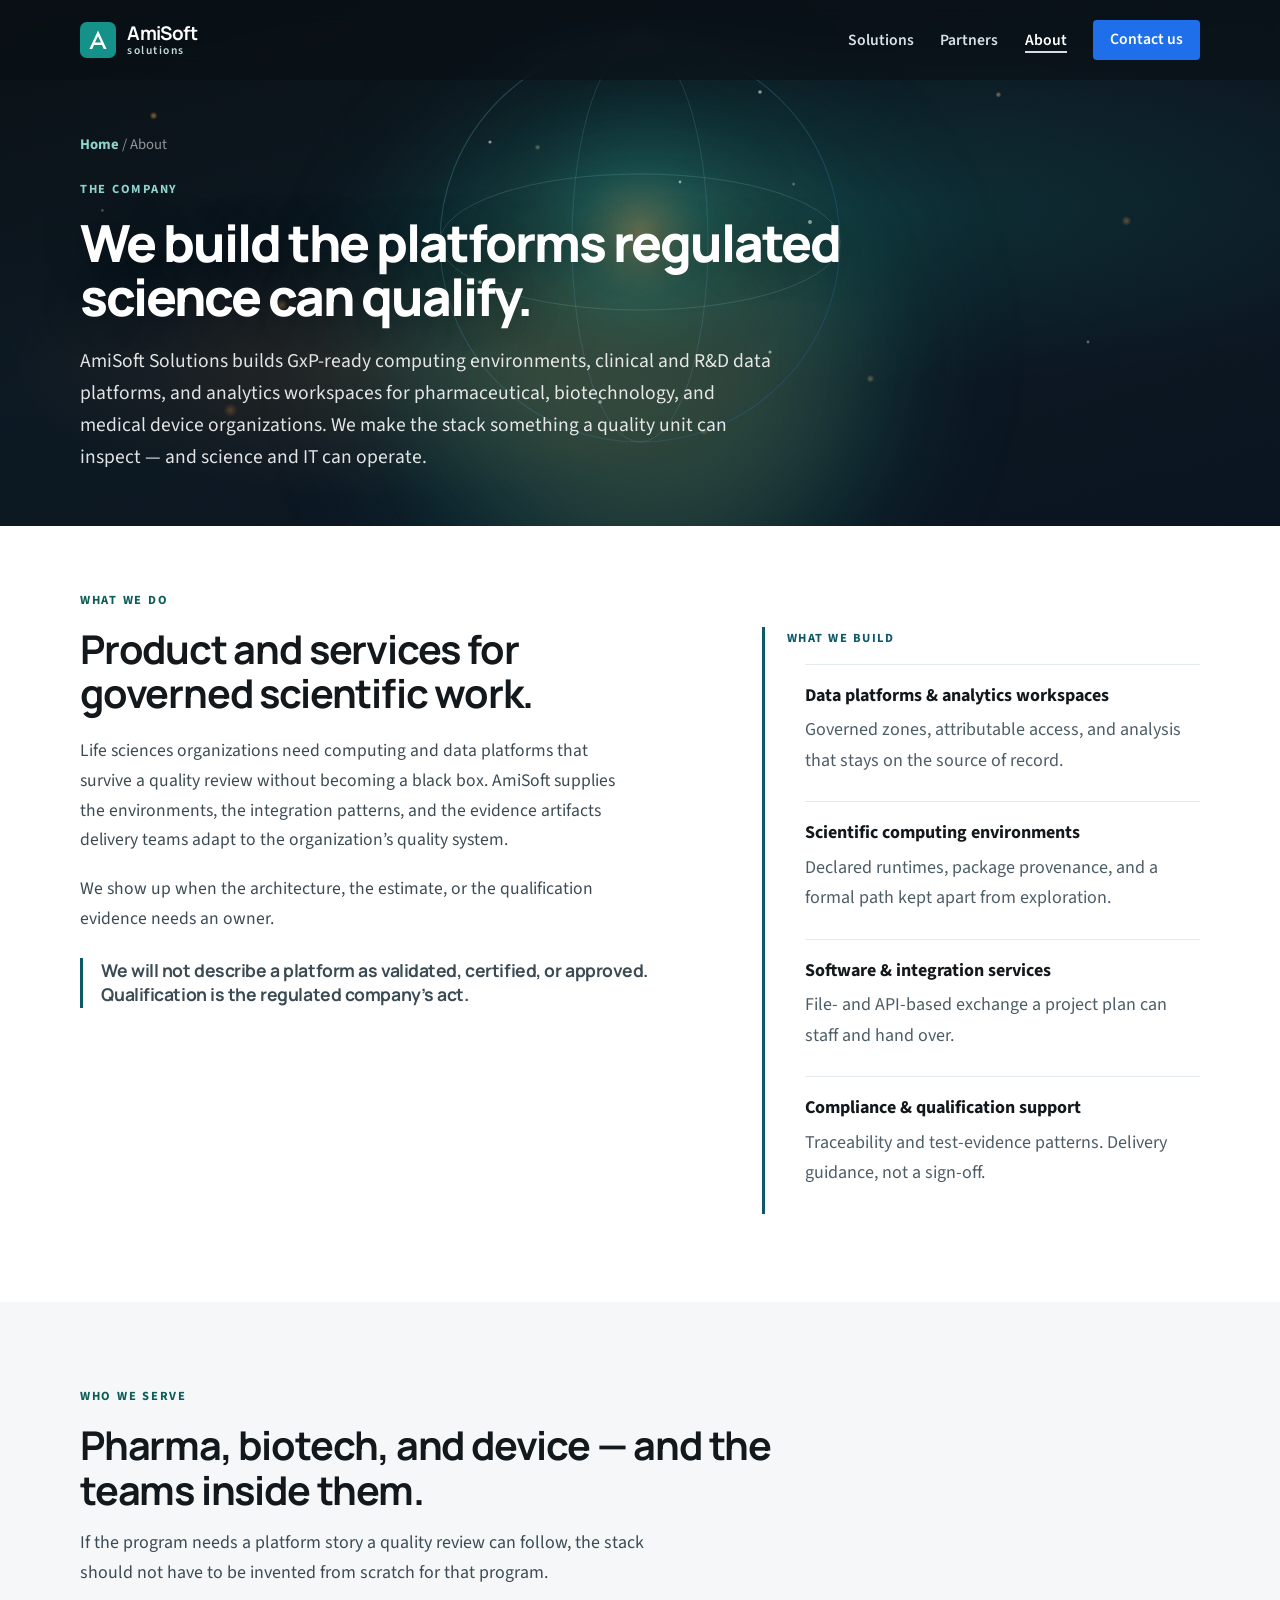
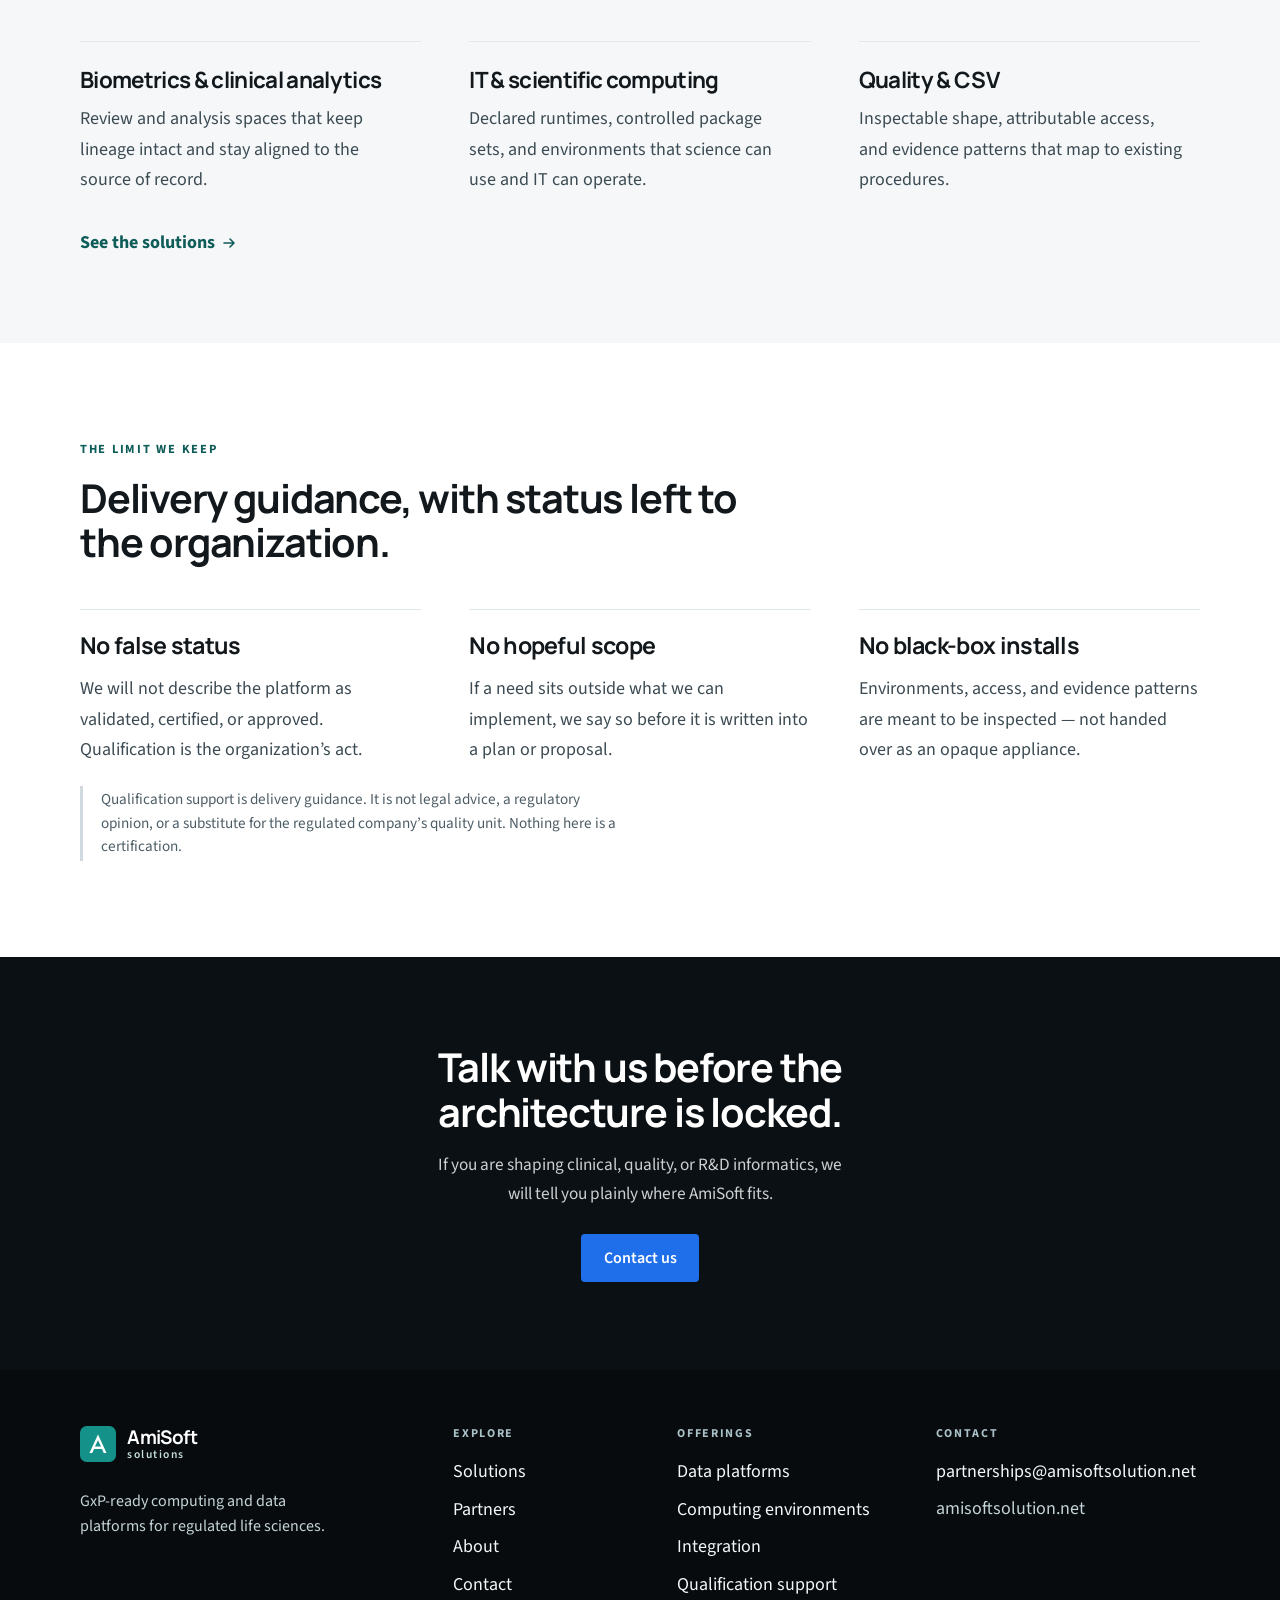
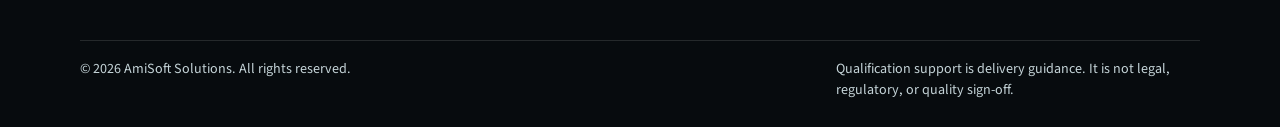
==== commit 1c64287f: "Reframe marketing copy from co-sell channel to product-forward Home, Solutions, About, and Contact n" ====
--- a/about.html
+++ b/about.html
@@ -5,7 +5,7 @@
   <meta name="viewport" content="width=device-width, initial-scale=1" />
   <meta name="theme-color" content="#0a1014" />
   <title>About — AmiSoft Solutions</title>
-  <meta name="description" content="AmiSoft Solutions is the product and services partner behind consulting and systems-integration firms. The firm stays in front of the pharma client." />
+  <meta name="description" content="AmiSoft Solutions builds GxP-ready scientific computing environments, clinical and R&amp;D data platforms, and analytics workspaces for pharmaceutical, biotechnology, and medical device organizations." />
   <link rel="icon" href="favicon.svg" type="image/svg+xml" />
   <link rel="preconnect" href="https://fonts.googleapis.com" />
   <link rel="preconnect" href="https://fonts.gstatic.com" crossorigin />
@@ -34,7 +34,7 @@
       </button>
       <nav id="site-nav" class="site-nav" aria-label="Primary">
         <a href="solutions.html">Solutions</a>
-        <a href="partners.html">For partners</a>
+        <a href="partners.html">Partners</a>
         <a href="about.html" aria-current="page">About</a>
         <a class="btn btn-cta btn-sm" href="contact.html">Contact us</a>
       </nav>
@@ -74,25 +74,25 @@
       <div class="container page-hero-inner">
         <p class="crumb"><a href="index.html">Home</a> / About</p>
         <p class="eyebrow">The company</p>
-        <h1>Behind the engagement. Not in front of the client.</h1>
-        <p class="lead">AmiSoft Solutions builds GxP-ready computing environments, clinical and R&amp;D data platforms, and analytics workspaces for firms that implement in life sciences. The consultancy or integrator delivers the engagement. We make the stack something a quality unit can inspect.</p>
+        <h1>We build the platforms regulated science can qualify.</h1>
+        <p class="lead">AmiSoft Solutions builds GxP-ready computing environments, clinical and R&amp;D data platforms, and analytics workspaces for pharmaceutical, biotechnology, and medical device organizations. We make the stack something a quality unit can inspect — and science and IT can operate.</p>
       </div>
     </section>
 
     <section class="offering" id="role">
       <div class="container">
-        <p class="section-label"><span>The role we take</span></p>
+        <p class="section-label"><span>What we do</span></p>
         <div class="split">
           <div class="prose">
-            <h2>A product and services partner, under your name.</h2>
-            <p>The firm that already sits with the pharmaceutical, biotechnology, or medical device account keeps the contract. AmiSoft supplies the environments, the integration patterns, and the evidence a delivery team can adapt to the client’s quality system.</p>
+            <h2>Product and services for governed scientific work.</h2>
+            <p>Life sciences organizations need computing and data platforms that survive a quality review without becoming a black box. AmiSoft supplies the environments, the integration patterns, and the evidence artifacts delivery teams adapt to the organization’s quality system.</p>
             <p>We show up when the architecture, the estimate, or the qualification evidence needs an owner.</p>
             <blockquote class="pull">
-              <p>We do not ask to be introduced as a competing consultancy, and we do not open a parallel motion on the account.</p>
+              <p>We will not describe a platform as validated, certified, or approved. Qualification is the regulated company’s act.</p>
             </blockquote>
           </div>
           <aside class="takeaway">
-            <h3>What a partner can implement</h3>
+            <h3>What we build</h3>
             <ul class="plain-list">
               <li>
                 <a href="solutions.html#data-platforms">Data platforms &amp; analytics workspaces</a>
@@ -119,26 +119,26 @@
     <section class="band" id="who">
       <div class="section">
         <div class="container">
-          <p class="section-label"><span>Who we work with</span></p>
+          <p class="section-label"><span>Who we serve</span></p>
           <div class="section-intro">
-            <h2>Firms that already have the room.</h2>
-            <p>If the pursuit needs a platform story a quality review can follow, the firm in front of the client should not have to invent the stack for that pursuit.</p>
+            <h2>Pharma, biotech, and device — and the teams inside them.</h2>
+            <p>If the program needs a platform story a quality review can follow, the stack should not have to be invented from scratch for that program.</p>
           </div>
           <div class="trio">
             <article>
-              <h3>Consulting practices</h3>
-              <p>You own the operating model question and the narrative that has to survive the room.</p>
+              <h3>Biometrics &amp; clinical analytics</h3>
+              <p>Review and analysis spaces that keep lineage intact and stay aligned to the source of record.</p>
             </article>
             <article>
-              <h3>Systems integrators</h3>
-              <p>You own the program. We provide environments, integration patterns, and a kit your team can staff.</p>
+              <h3>IT &amp; scientific computing</h3>
+              <p>Declared runtimes, controlled package sets, and environments that science can use and IT can operate.</p>
             </article>
             <article>
-              <h3>Life-sciences boutiques</h3>
-              <p>You bring domain depth in clinical, quality, or R&amp;D informatics. We bring the computing and data stack.</p>
+              <h3>Quality &amp; CSV</h3>
+              <p>Inspectable shape, attributable access, and evidence patterns that map to existing procedures.</p>
             </article>
           </div>
-          <a class="text-link" href="partners.html">How a consultancy works with AmiSoft <svg viewBox="0 0 16 16" aria-hidden="true" fill="none" stroke="currentColor" stroke-width="1.6" stroke-linecap="round" stroke-linejoin="round"><path d="M3 8h10M9 4l4 4-4 4"/></svg></a>
+          <a class="text-link" href="solutions.html">See the solutions <svg viewBox="0 0 16 16" aria-hidden="true" fill="none" stroke="currentColor" stroke-width="1.6" stroke-linecap="round" stroke-linejoin="round"><path d="M3 8h10M9 4l4 4-4 4"/></svg></a>
         </div>
       </div>
     </section>
@@ -147,33 +147,33 @@
       <div class="container">
         <p class="section-label"><span>The limit we keep</span></p>
         <div class="section-intro">
-          <h2>Delivery guidance, with the status left to the client.</h2>
+          <h2>Delivery guidance, with status left to the organization.</h2>
         </div>
         <div class="commit-grid">
           <article class="commit-card">
-            <h3>No parallel motion</h3>
-            <p>The client relationship stays with you. We do not open our own sales path into the account.</p>
-          </article>
-          <article class="commit-card">
             <h3>No false status</h3>
-            <p>We will not describe the platform as validated, certified, or approved. Qualification is the client’s act.</p>
+            <p>We will not describe the platform as validated, certified, or approved. Qualification is the organization’s act.</p>
           </article>
           <article class="commit-card">
             <h3>No hopeful scope</h3>
-            <p>If a pursuit sits outside what we can implement, we say so before it is written into your proposal.</p>
+            <p>If a need sits outside what we can implement, we say so before it is written into a plan or proposal.</p>
           </article>
-        </div>
-        <p class="limit-note">Qualification support is delivery guidance for partner teams. It is not legal advice, a regulatory opinion, or a substitute for the regulated company’s quality unit. Nothing here is a certification.</p>
+          <article class="commit-card">
+            <h3>No black-box installs</h3>
+            <p>Environments, access, and evidence patterns are meant to be inspected — not handed over as an opaque appliance.</p>
+          </article>
+        </div>
+        <p class="limit-note">Qualification support is delivery guidance. It is not legal advice, a regulatory opinion, or a substitute for the regulated company’s quality unit. Nothing here is a certification.</p>
       </div>
     </section>
 
     <section class="cta-band" aria-labelledby="cta-heading">
       <div class="container cta-inner">
         <div class="cta-copy">
-          <h2 id="cta-heading">Bring AmiSoft before the architecture is locked.</h2>
-          <p>If you are shaping a pursuit in clinical, quality, or R&amp;D informatics, we will tell you plainly where we fit.</p>
-        </div>
-        <a class="btn btn-cta" href="contact.html">Start a partner conversation</a>
+          <h2 id="cta-heading">Talk with us before the architecture is locked.</h2>
+          <p>If you are shaping clinical, quality, or R&amp;D informatics, we will tell you plainly where AmiSoft fits.</p>
+        </div>
+        <a class="btn btn-cta" href="contact.html">Contact us</a>
       </div>
     </section>
   </main>
@@ -191,23 +191,24 @@
           <span class="brand-sub">solutions</span>
         </span>
         </a>
-        <p>GxP-ready computing and data platforms for firms that implement in life sciences.</p>
+        <p>GxP-ready computing and data platforms for regulated life sciences.</p>
       </div>
       <div>
         <h2>Explore</h2>
         <ul>
           <li><a href="solutions.html">Solutions</a></li>
-          <li><a href="partners.html">For partners</a></li>
+          <li><a href="partners.html">Partners</a></li>
           <li><a href="about.html">About</a></li>
           <li><a href="contact.html">Contact</a></li>
         </ul>
       </div>
       <div>
-        <h2>Work with us</h2>
+        <h2>Offerings</h2>
         <ul>
-          <li><a href="partners.html#enablement">Enablement</a></li>
-          <li><a href="partners.html#cosell">Co-sell</a></li>
-          <li><a href="partners.html#kits">Implementation kits</a></li>
+          <li><a href="solutions.html#data-platforms">Data platforms</a></li>
+          <li><a href="solutions.html#computing">Computing environments</a></li>
+          <li><a href="solutions.html#integration">Integration</a></li>
+          <li><a href="solutions.html#qualification">Qualification support</a></li>
         </ul>
       </div>
       <div class="footer-contact">
@@ -218,7 +219,7 @@
     </div>
     <div class="container footer-base">
       <p>© 2026 AmiSoft Solutions. All rights reserved.</p>
-      <p>Qualification support is delivery guidance for partner teams. It is not legal, regulatory, or quality sign-off.</p>
+      <p>Qualification support is delivery guidance. It is not legal, regulatory, or quality sign-off.</p>
     </div>
   </footer>
   <script src="js/site.js"></script>
--- a/css/site.css
+++ b/css/site.css
@@ -423,8 +423,9 @@
 
 .page-hero-inner {
   text-align: left;
-  max-width: none;
-  margin-inline: 0;
+  /* keep .container centering (was margin-inline:0, which slammed content left) */
+  max-width: min(1120px, calc(100% - 3rem));
+  margin-inline: auto;
   padding-bottom: 3.25rem;
 }
 
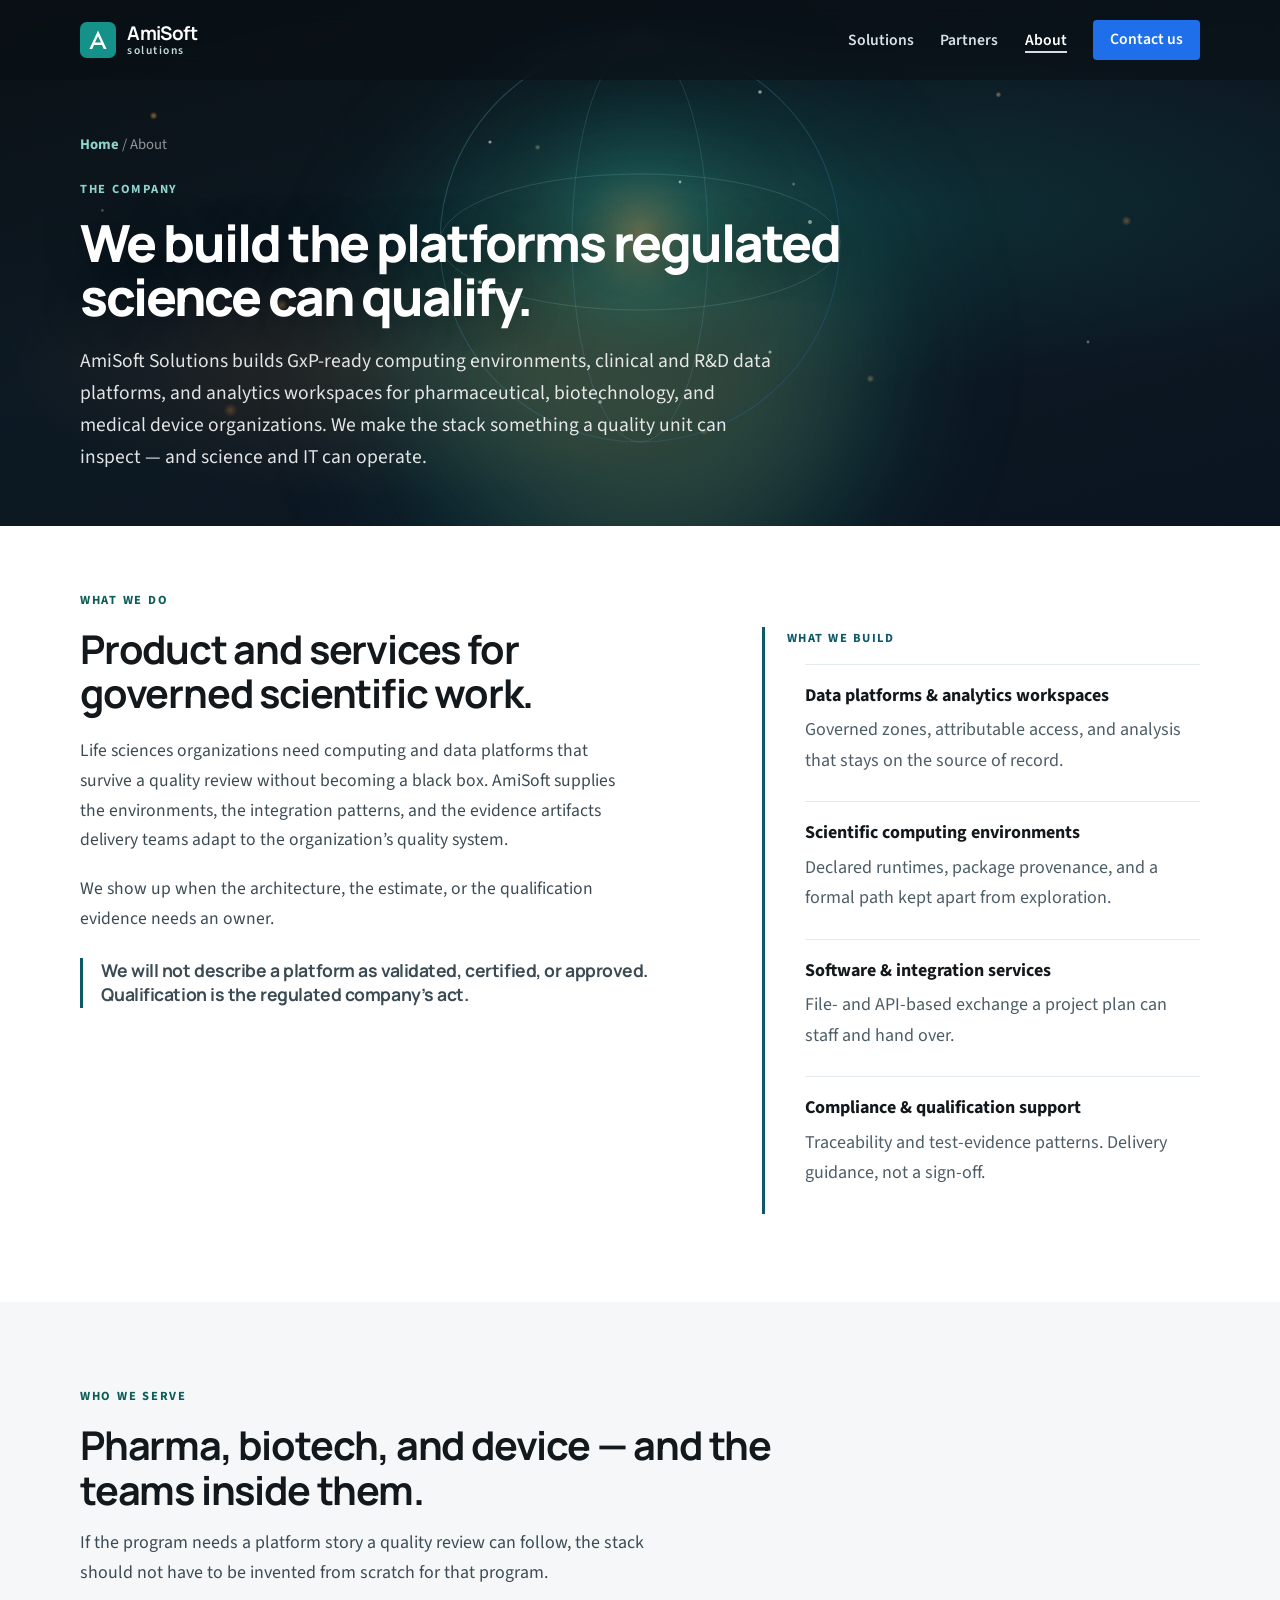
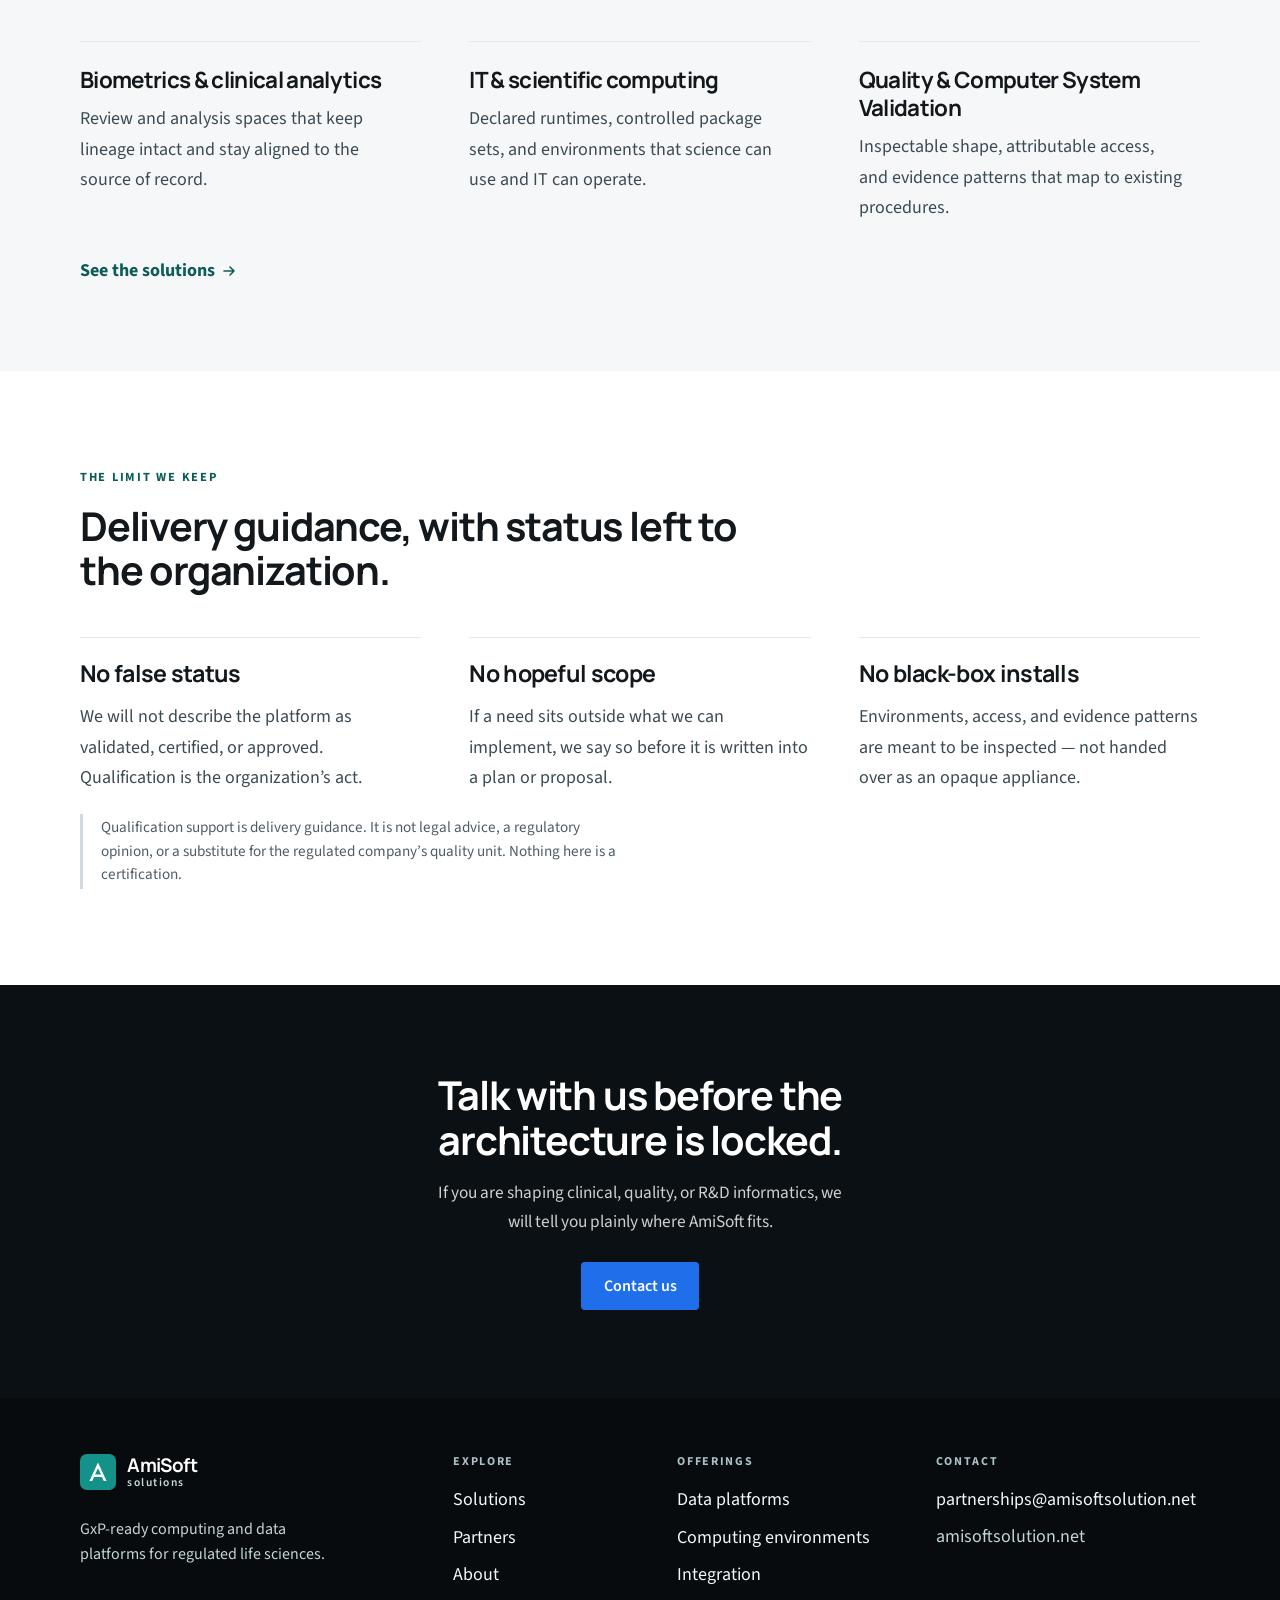
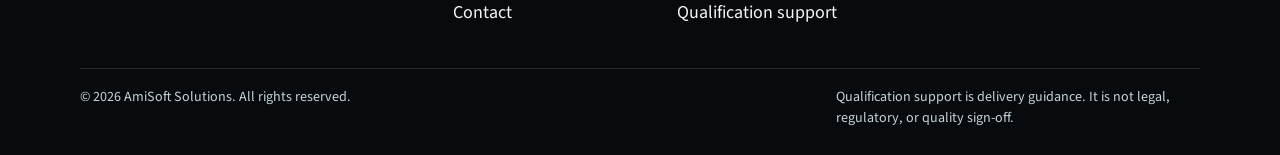
==== commit 143b2ea2: "Expand CSV to Computer System Validation, fix pull quotes, add home imagery Replace bare CSV acronym" ====
--- a/about.html
+++ b/about.html
@@ -134,7 +134,7 @@
               <p>Declared runtimes, controlled package sets, and environments that science can use and IT can operate.</p>
             </article>
             <article>
-              <h3>Quality &amp; CSV</h3>
+              <h3>Quality &amp; Computer System Validation</h3>
               <p>Inspectable shape, attributable access, and evidence patterns that map to existing procedures.</p>
             </article>
           </div>
--- a/css/site.css
+++ b/css/site.css
@@ -654,18 +654,80 @@
 
 .pull-center {
   border-left: 0;
-  padding: 0;
-  max-width: 16em;
+  padding: 0 1rem;
+  max-width: min(42rem, 100%);
   margin: 3.5rem auto 0;
   text-align: center;
 }
 
 .pull-center p {
-  font-size: clamp(1.75rem, 3vw, 2.35rem);
-  line-height: 1.25;
+  font-size: clamp(1.45rem, 2.2vw, 1.95rem);
+  line-height: 1.35;
+  max-width: 36ch;
+  margin-inline: auto;
 }
 
 .section-intro .pull { margin-top: 1.35rem; }
+
+
+/* Home commercial imagery strip */
+.visual-band {
+  padding: 0 0 4.5rem;
+  background: var(--mist);
+}
+
+.visual-band .container {
+  padding-top: 0.25rem;
+}
+
+.visual-mosaic {
+  display: grid;
+  gap: 1rem;
+  grid-template-columns: 1fr;
+}
+
+.visual-card {
+  position: relative;
+  margin: 0;
+  border-radius: 6px;
+  overflow: hidden;
+  aspect-ratio: 16 / 10;
+  border: 1px solid var(--line);
+  background: var(--navy);
+}
+
+.visual-card img {
+  position: absolute;
+  inset: 0;
+  width: 100%;
+  height: 100%;
+  max-width: none;
+  object-fit: cover;
+  display: block;
+}
+
+.visual-card .visual-cap {
+  position: absolute;
+  left: 0;
+  right: 0;
+  bottom: 0;
+  z-index: 1;
+  margin: 0;
+  padding: 0.85rem 1rem;
+  background: linear-gradient(transparent, rgba(10, 16, 20, 0.72));
+  color: #fff;
+  font-family: var(--display);
+  font-weight: 700;
+  font-size: 0.92rem;
+  letter-spacing: -0.01em;
+}
+
+@media (min-width: 720px) {
+  .visual-mosaic {
+    grid-template-columns: repeat(3, 1fr);
+    gap: 1.15rem;
+  }
+}
 
 /* Sections */
 .section { padding: 6rem 0; }
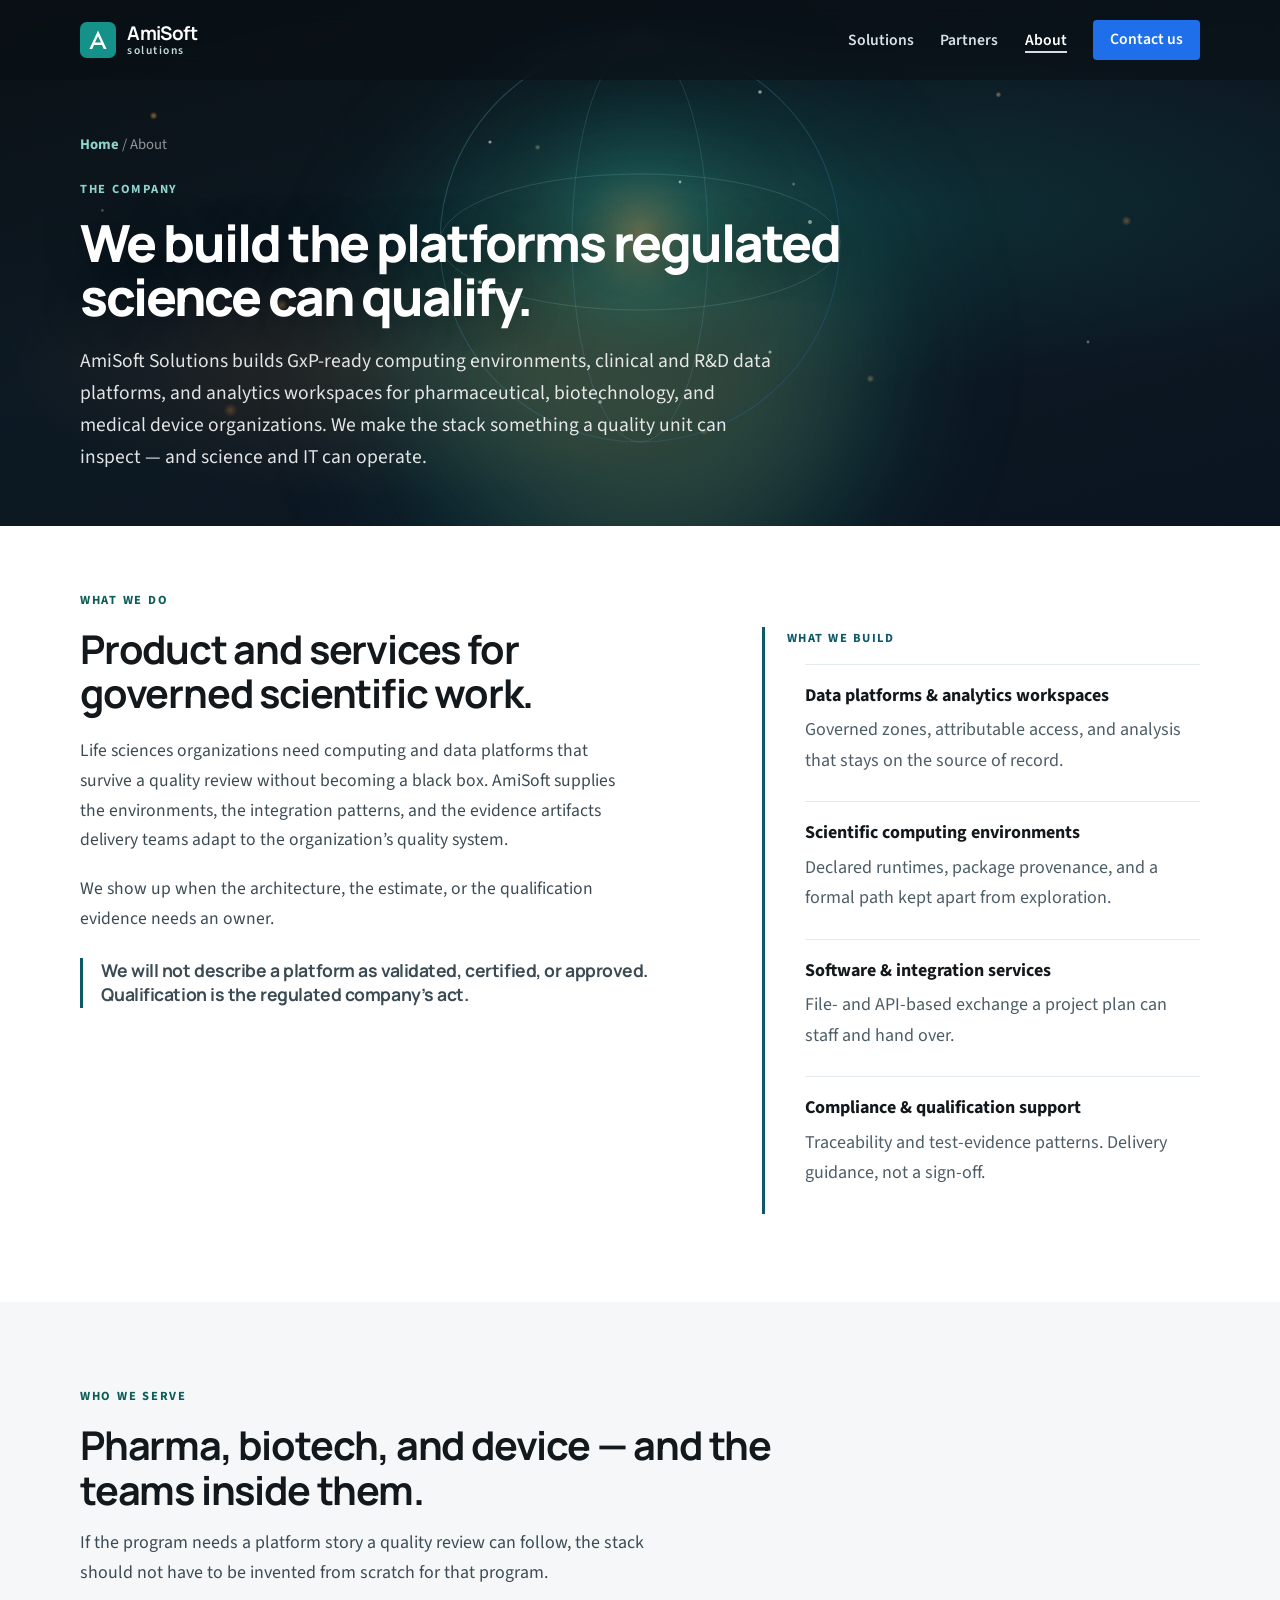
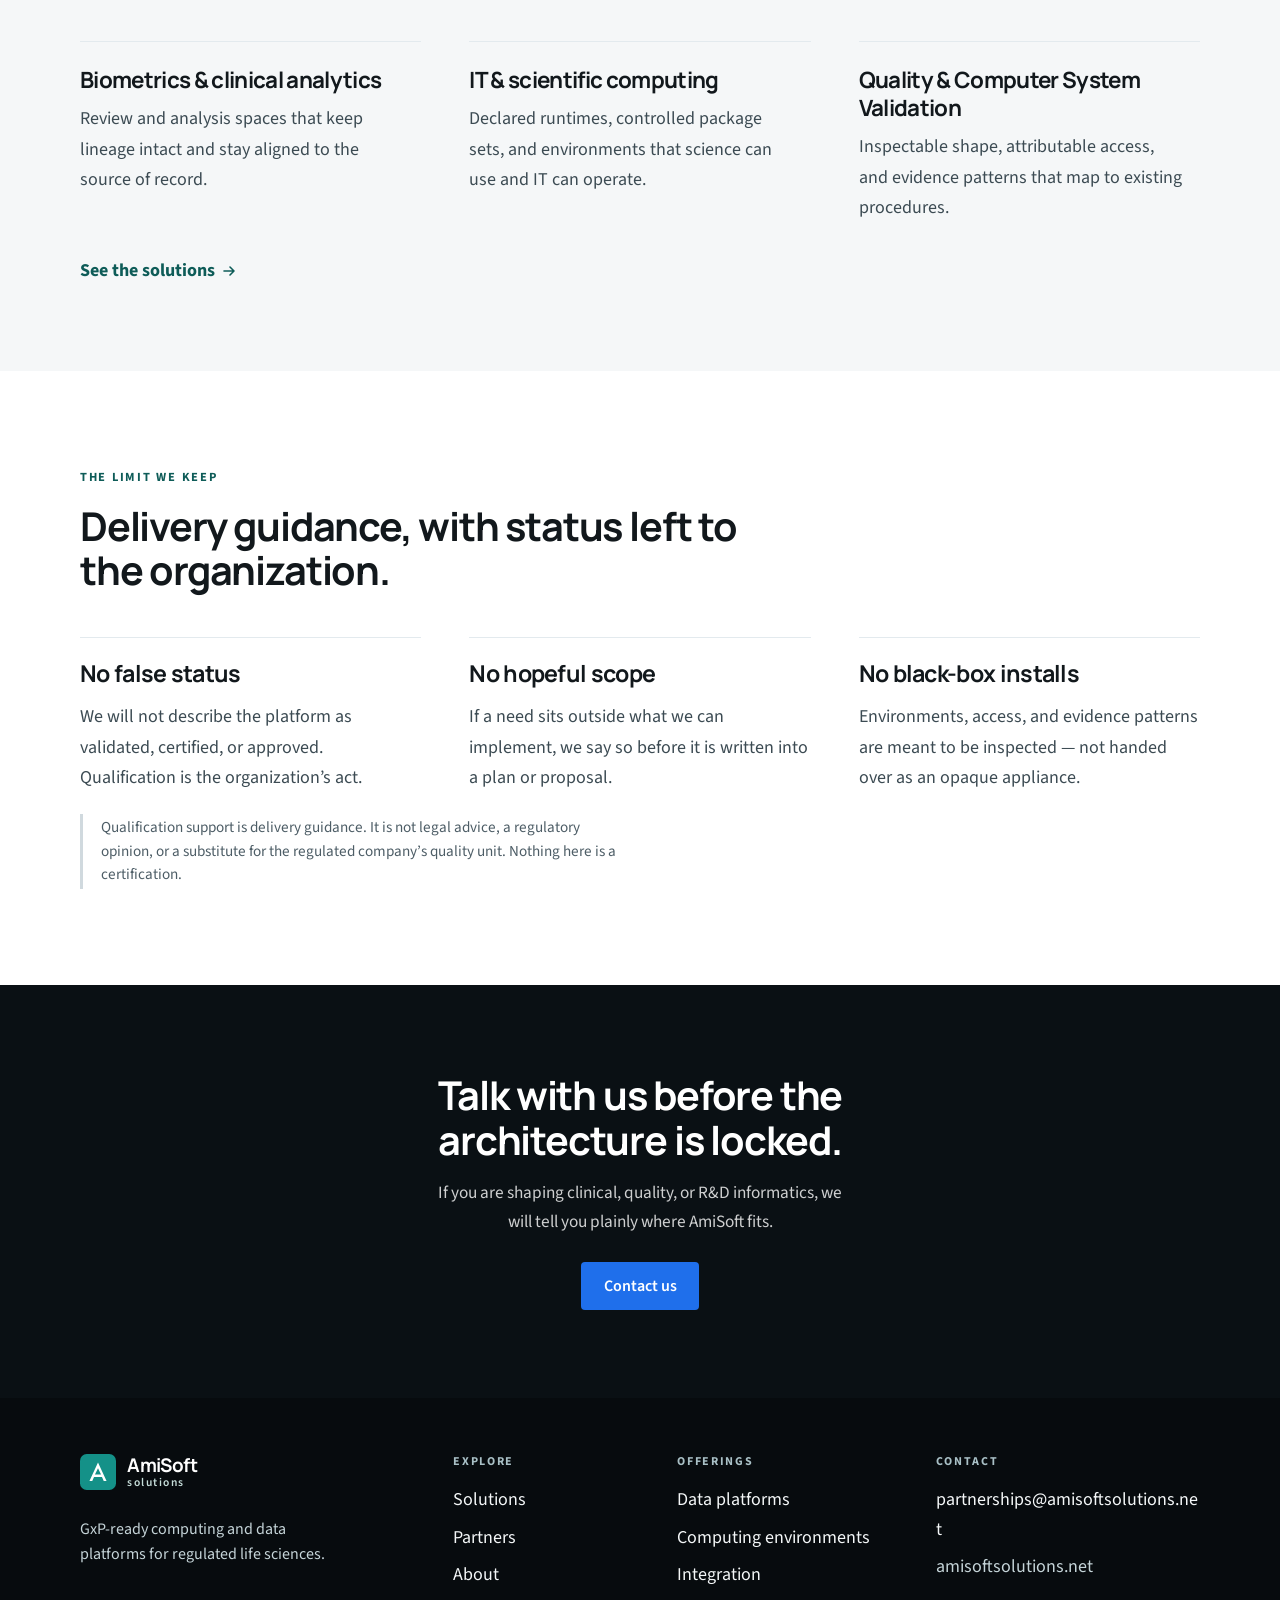
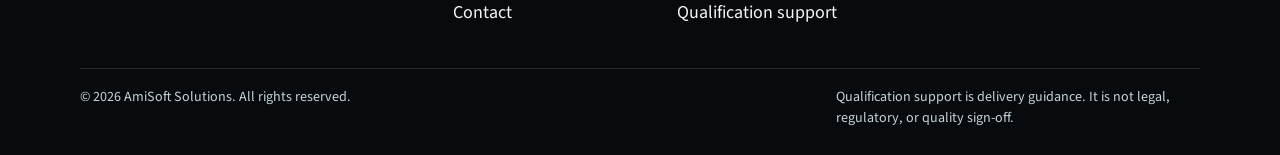
==== commit 7239f10f: "Fix domain typo: amisoftsolution.net → amisoftsolutions.net Preferred apex is the plural amisoftsolu" ====
--- a/about.html
+++ b/about.html
@@ -213,8 +213,8 @@
       </div>
       <div class="footer-contact">
         <h2>Contact</h2>
-        <a href="mailto:partnerships@amisoftsolution.net">partnerships@amisoftsolution.net</a>
-        <span>amisoftsolution.net</span>
+        <a href="mailto:partnerships@amisoftsolutions.net">partnerships@amisoftsolutions.net</a>
+        <span>amisoftsolutions.net</span>
       </div>
     </div>
     <div class="container footer-base">
